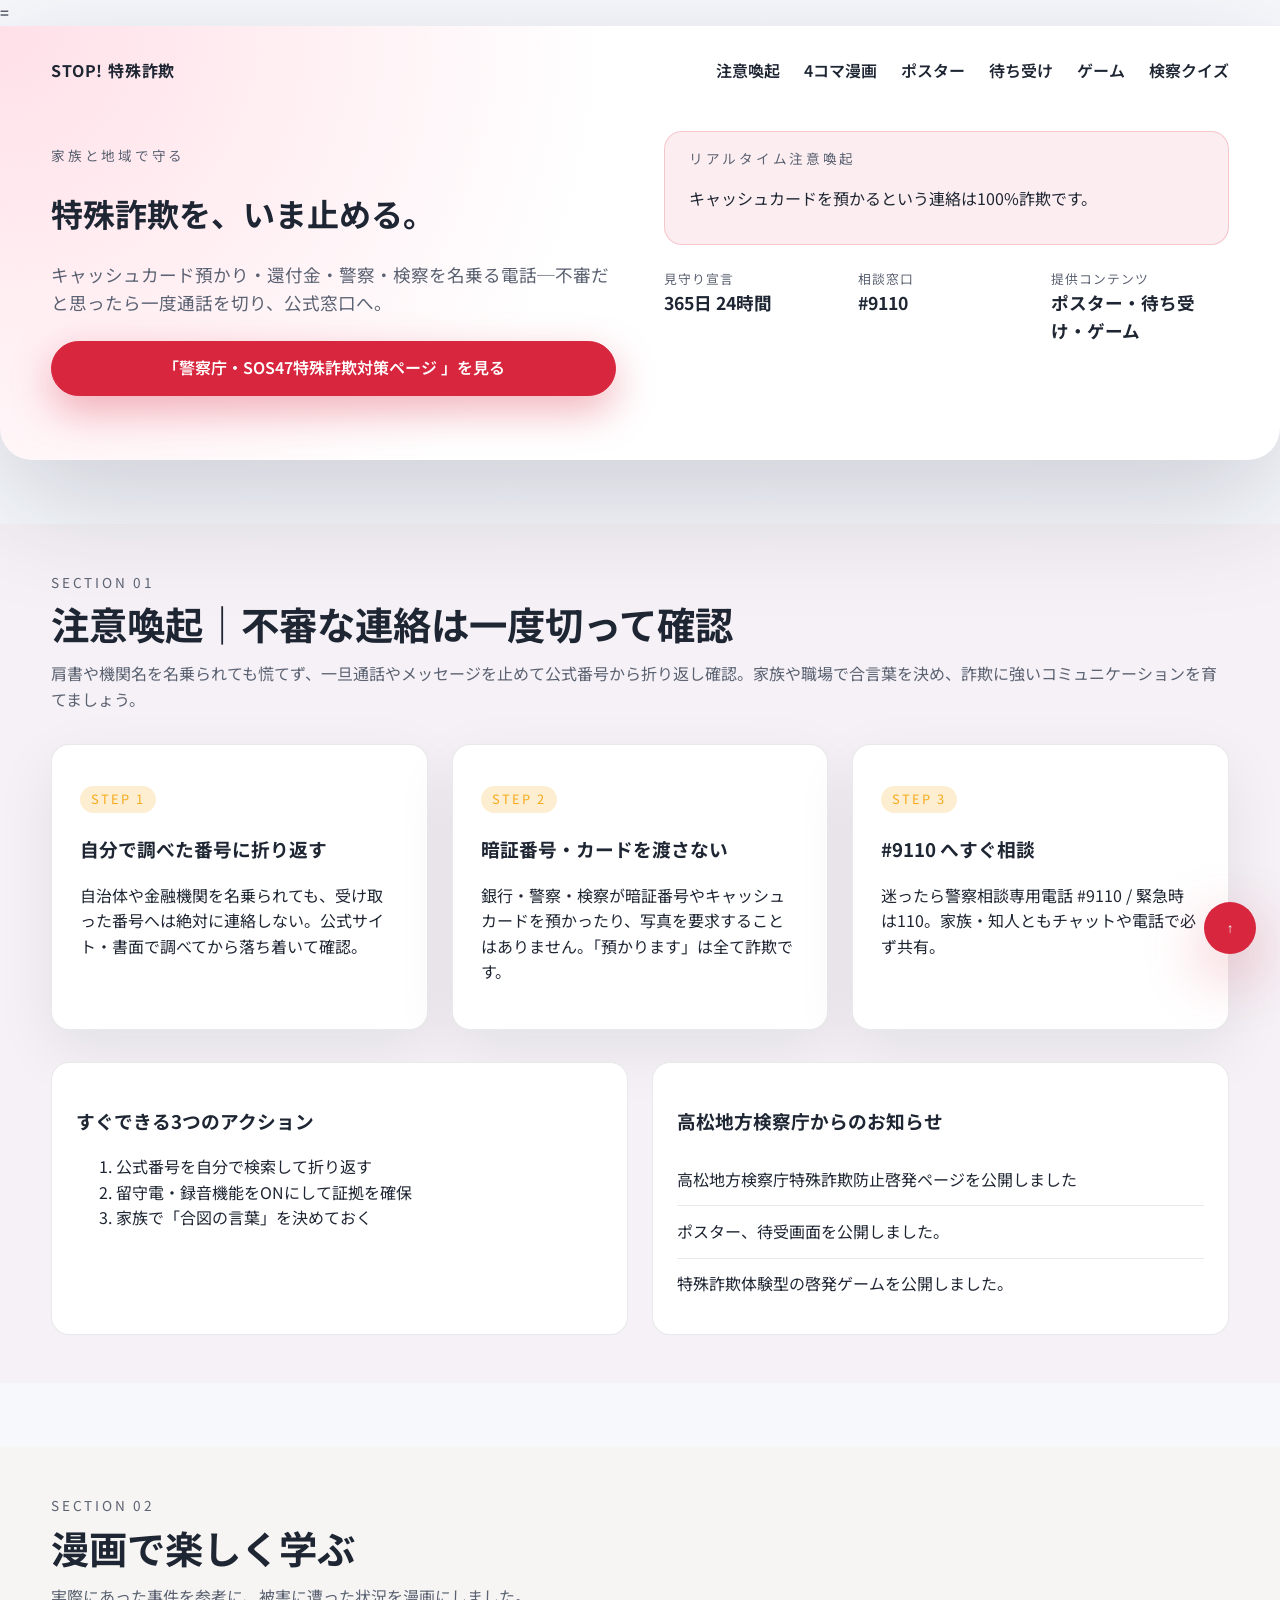
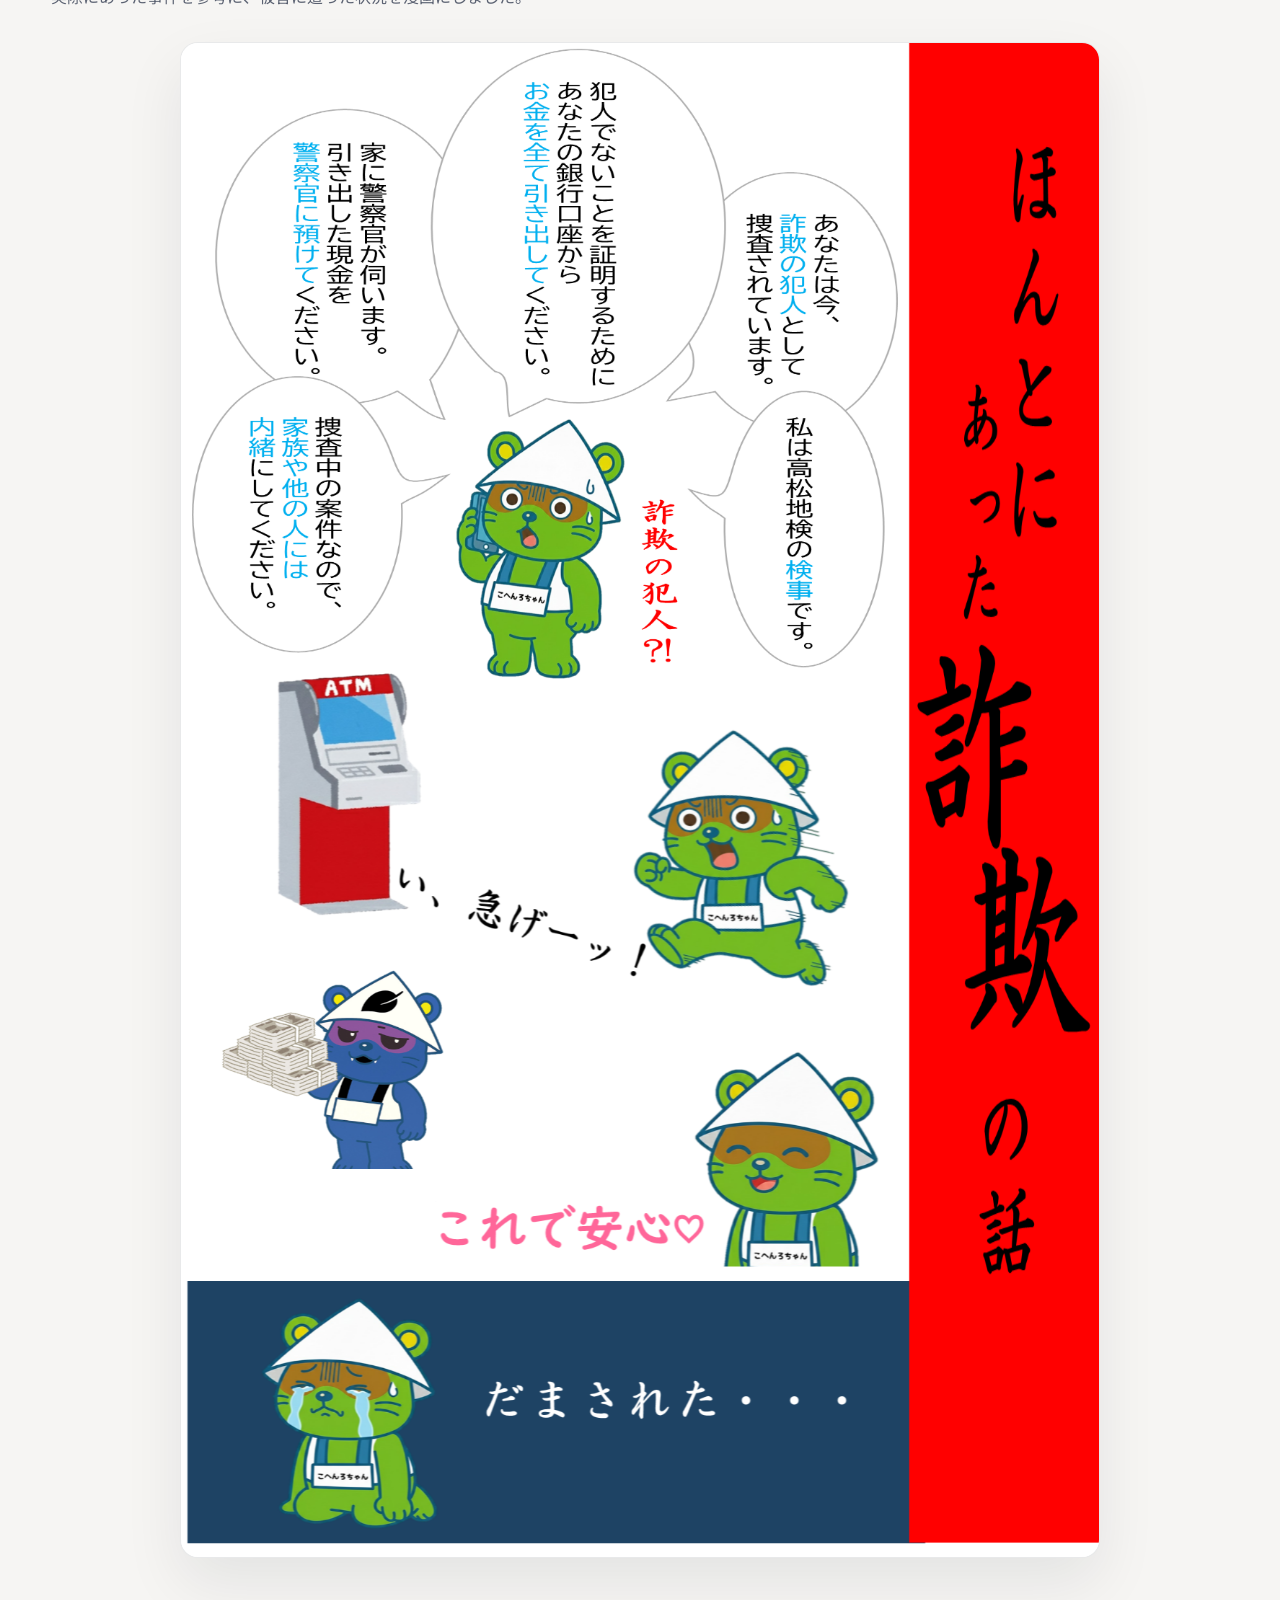
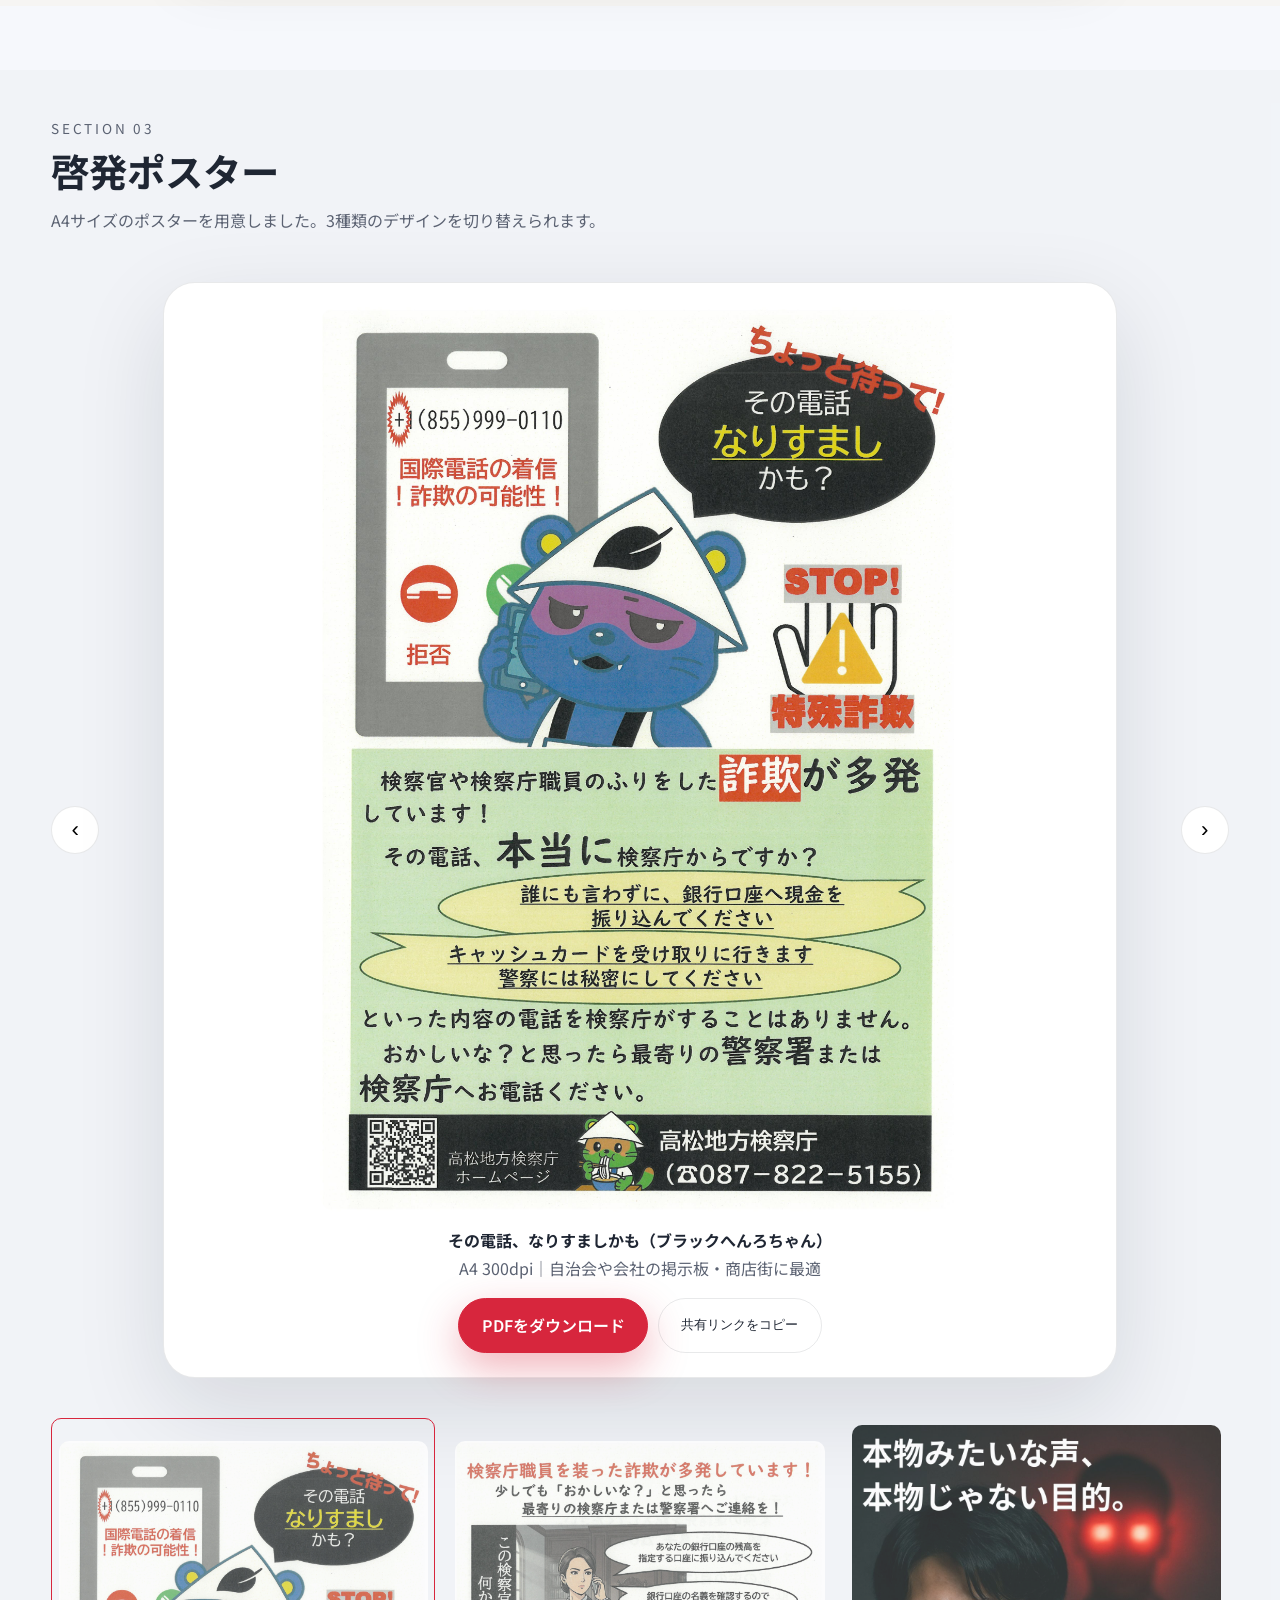
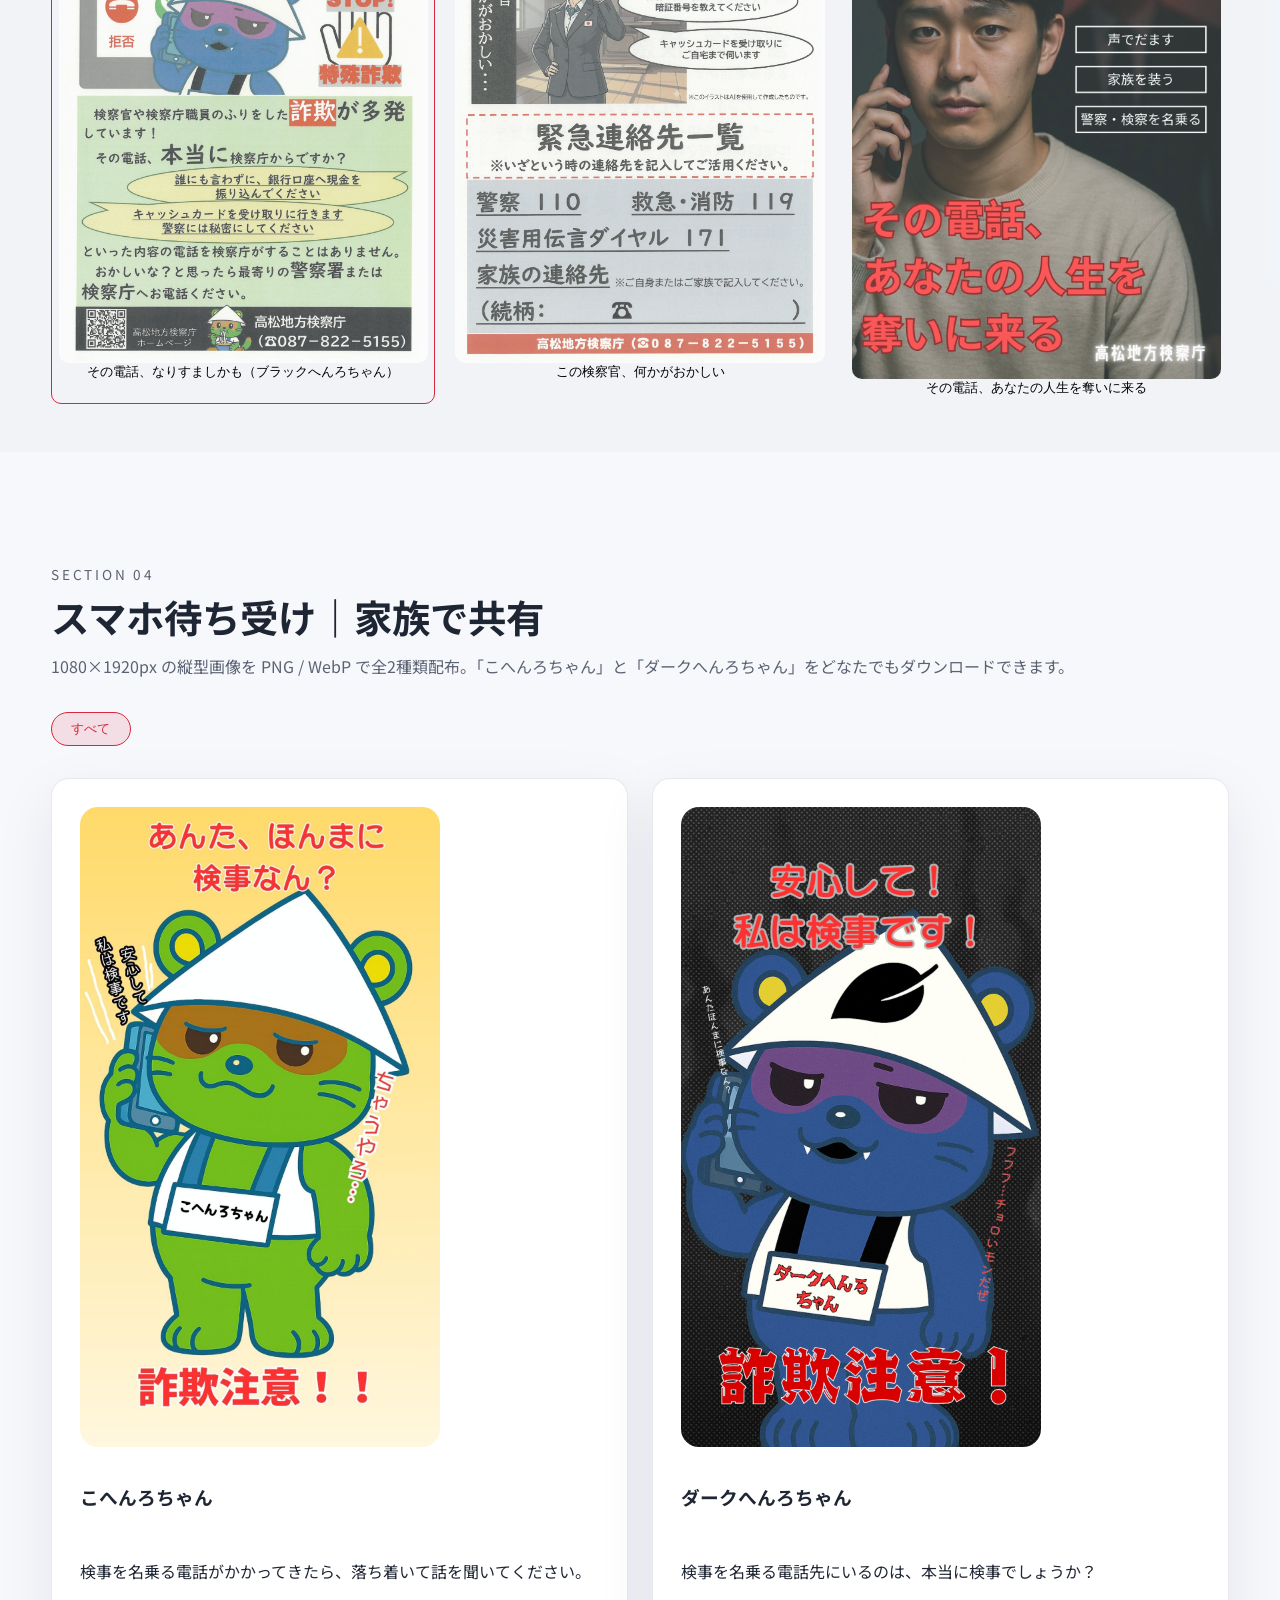
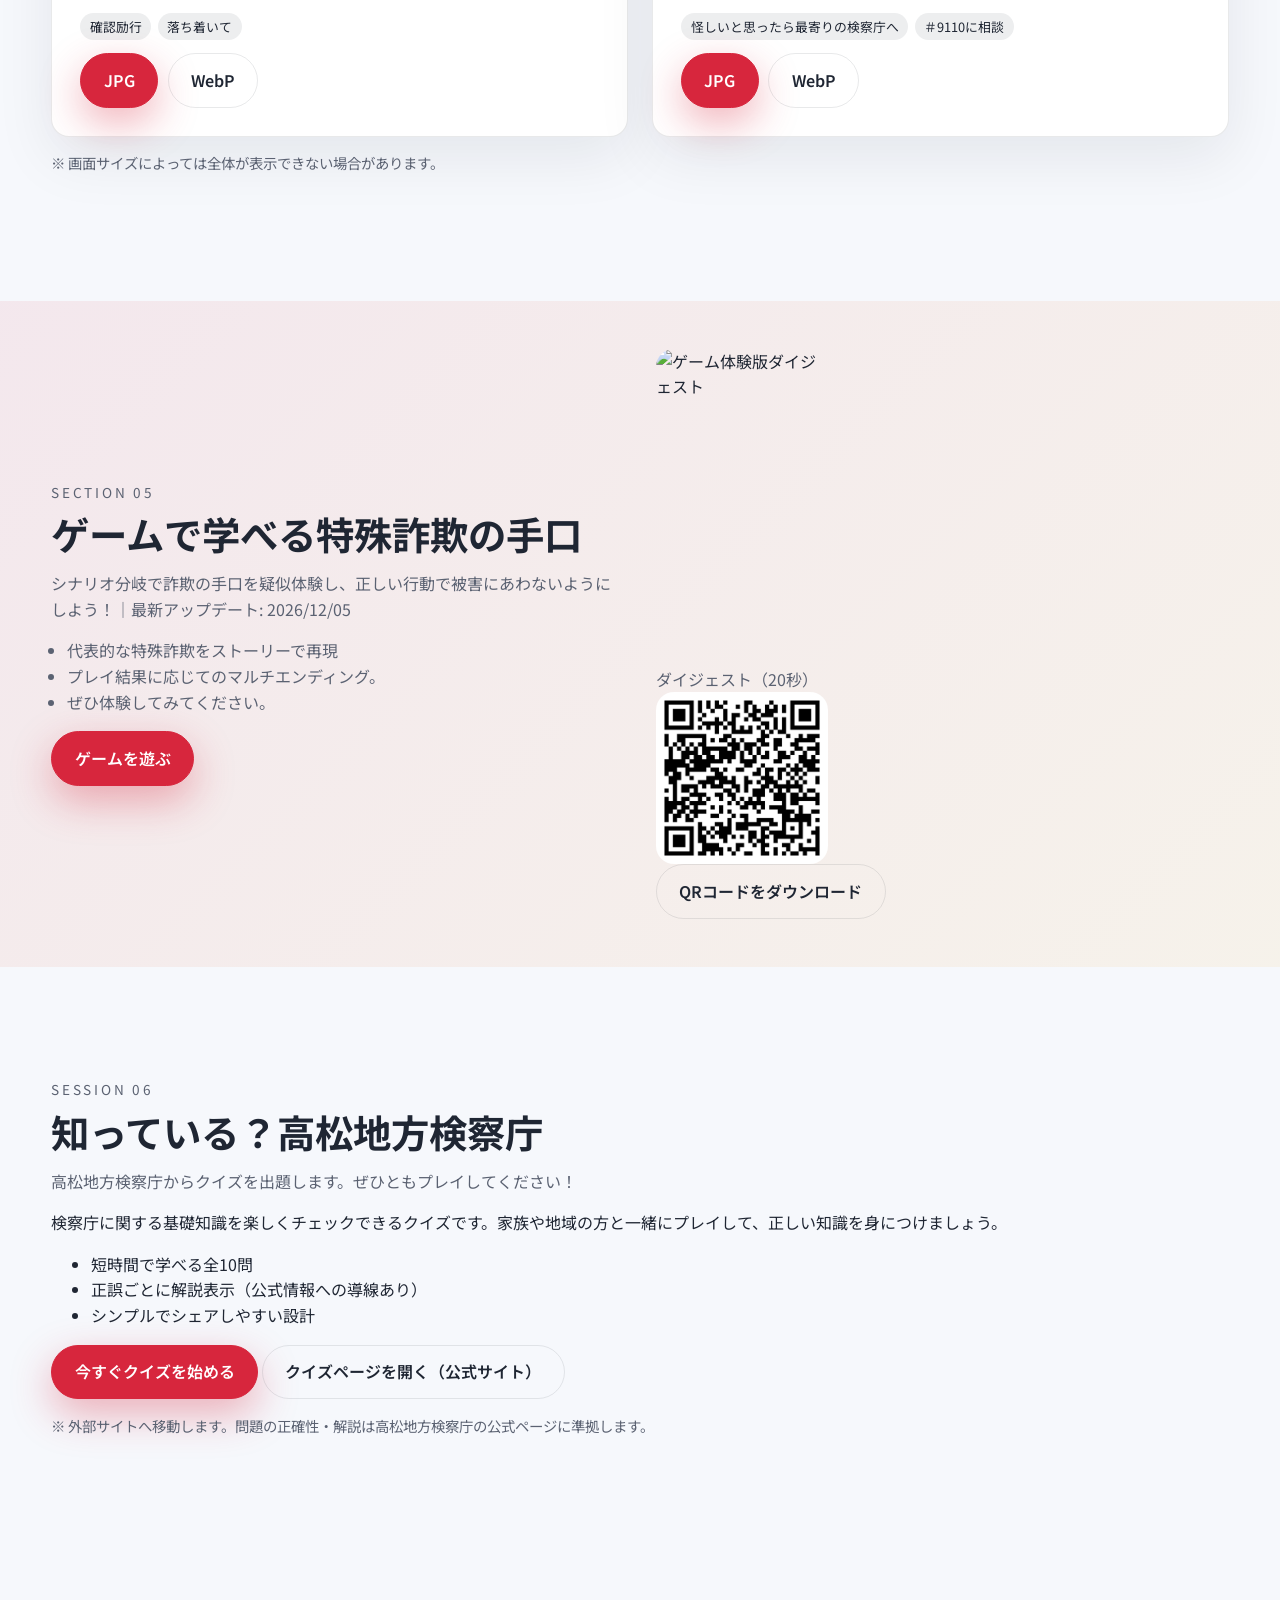
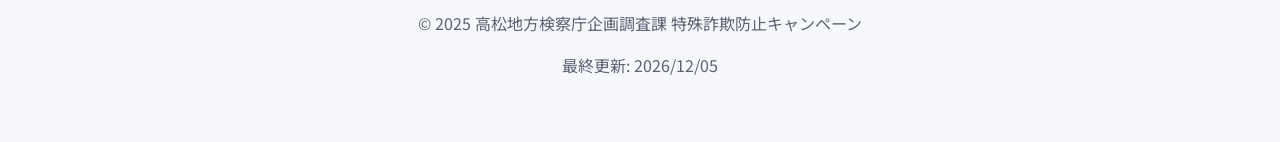
==== index.html @ e4ff9e3b "Add files via upload" ====
<!DOCTYPE html>
<html lang="ja" class="no-js">
=<head>
  <meta charset="utf-8">
  <meta name="viewport" content="width=device-width, initial-scale=1">
  <title>STOP! 特殊詐欺 | 啓発ページ</title>
  <meta name="description" content="特殊詐欺の被害を防ぐための注意喚起・ポスター配布・待ち受け画像・ゲーム紹介をまとめた啓発ページです。">
  <meta name="color-scheme" content="light dark">
  <meta name="format-detection" content="telephone=no">
  <link rel="preconnect" href="https://fonts.googleapis.com">
  <link rel="preconnect" href="https://fonts.gstatic.com" crossorigin>
  <link href="https://fonts.googleapis.com/css2?family=Nunito:wght@500;700&family=Noto+Sans+JP:wght@400;500;700&display=swap" rel="stylesheet">
  <link rel="stylesheet" href="styles.css">
</head>
<body>
  <a class="skip-link" href="#main">本文へスキップ</a>

  <header class="hero" id="top" data-animate="fade">
    <div class="hero__nav container">
      <a class="brand" href="#top" aria-label="トップへ戻る">STOP! 特殊詐欺</a>
      <nav class="site-nav" aria-label="主要ナビゲーション">
        <button class="nav-toggle" aria-expanded="false" aria-controls="navMenu" aria-label="メニューを開く">
          <span aria-hidden="true"></span>
          <span aria-hidden="true"></span>
          <span aria-hidden="true"></span>
        </button>
        <ul id="navMenu">
          <li><a data-nav-link href="#alert">注意喚起</a></li>
          <li><a data-nav-link href="#comic">4コマ漫画</a></li>
          <li><a data-nav-link href="#poster">ポスター</a></li>
          <li><a data-nav-link href="#wallpapers">待ち受け</a></li>
          <li><a data-nav-link href="#game">ゲーム</a></li>
          <li><a data-nav-link href="#session6">検察クイズ</a></li>
        </ul>
      </nav>
    </div>

    <div class="hero__inner container">
      <div class="hero__copy">
        <p class="eyebrow">家族と地域で守る</p>
        <h1>特殊詐欺を、いま止める。</h1>
        <p class="hero__lead">キャッシュカード預かり・還付金・警察・検察を名乗る電話─不審だと思ったら一度通話を切り、公式窓口へ。</p>
        <div class="hero__cta">
          <a class="btn btn--primary" href="https://www.npa.go.jp/bureau/safetylife/sos47/" target="_blank" rel="noopener">「警察庁・SOS47特殊詐欺対策ページ 」を見る</a>
        </div>
      </div>
      <div class="hero__info">
        <div class="hero__ticker" aria-live="polite">
          <p class="ticker__label">リアルタイム注意喚起</p>
          <p id="tickerMessage">最新情報を取得中...</p>
        </div>
        <dl class="hero__stats">
          <div>
            <dt>見守り宣言</dt>
            <dd>365日 24時間</dd>
          </div>
          <div>
            <dt>相談窓口</dt>
            <dd>#9110</dd>
          </div>
          <div>
            <dt>提供コンテンツ</dt>
            <dd>ポスター・待ち受け・ゲーム</dd>
          </div>
        </dl>
      </div>
    </div>
  </header>

  <main id="main">
    <section id="alert" class="block block--alert" aria-labelledby="alertTitle" data-animate="fade">
      <div class="container">
        <header class="block__header">
          <p class="eyebrow">Section 01</p>
          <h2 id="alertTitle">注意喚起｜不審な連絡は一度切って確認</h2>
          <p>肩書や機関名を名乗られても慌てず、一旦通話やメッセージを止めて公式番号から折り返し確認。家族や職場で合言葉を決め、詐欺に強いコミュニケーションを育てましょう。</p>
        </header>

        <div class="alert-grid">
          <article class="card card--alert">
            <p class="badge">STEP 1</p>
            <h3>自分で調べた番号に折り返す</h3>
            <p>自治体や金融機関を名乗られても、受け取った番号へは絶対に連絡しない。公式サイト・書面で調べてから落ち着いて確認。</p>
          </article>
          <article class="card card--alert">
            <p class="badge">STEP 2</p>
            <h3>暗証番号・カードを渡さない</h3>
            <p>銀行・警察・検察が暗証番号やキャッシュカードを預かったり、写真を要求することはありません。「預かります」は全て詐欺です。</p>
          </article>
          <article class="card card--alert">
            <p class="badge">STEP 3</p>
            <h3>#9110 へすぐ相談</h3>
            <p>迷ったら警察相談専用電話 #9110 / 緊急時は110。家族・知人ともチャットや電話で必ず共有。</p>
          </article>
        </div>

        <div class="alert-tools">
          <div class="alert-tools__list">
            <h3>すぐできる3つのアクション</h3>
            <ol>
              <li>公式番号を自分で検索して折り返す</li>
              <li>留守電・録音機能をONにして証拠を確保</li>
              <li>家族で「合図の言葉」を決めておく</li>
            </ol>
          </div>
          <div class="alert-tools__topics">
            <h3>高松地方検察庁からのお知らせ</h3>
            <ul id="topicList"></ul>
          </div>
        </div>

      </div>
    </section>

    <section id="comic" class="block block--comic" aria-labelledby="comicTitle" data-animate="fade">
      <div class="container">
        <header class="block__header">
          <p class="eyebrow">Section 02</p>
          <h2 id="comicTitle">漫画で楽しく学ぶ</h2>
          <p>実際にあった事件を参考に、被害に遭った状況を漫画にしました。</p>
        </header>

        <div class="comic-board">
          <img class="comic-board__single" src="assets/manga01.png" alt="STOP! 特殊詐欺をテーマにした4コマ漫画" loading="lazy">
        </div>
      </div>
    </section>

    <section id="poster" class="block block--poster" aria-labelledby="posterTitle" data-animate="slide">
      <div class="container">
        <header class="block__header">
          <p class="eyebrow">Section 03</p>
          <h2 id="posterTitle">啓発ポスター</h2>
          <p>A4サイズのポスターを用意しました。3種類のデザインを切り替えられます。</p>
        </header>

        <div class="poster-slider">
          <button class="poster-slider__control" data-direction="prev" aria-label="前のポスター">‹</button>
          <figure id="posterFigure" class="poster-figure">
            <img src="assets/poster-warning-01.jpg" alt="" width="640" height="900" loading="lazy">
            <figcaption>
              <p class="poster-figure__title"></p>
              <p class="poster-figure__meta"></p>
              <div class="poster-figure__actions">
                <a class="btn btn--primary" id="posterDownload" href="#" download>PDFをダウンロード</a>
                <button class="btn btn--ghost" id="posterShare" type="button">共有リンクをコピー</button>
              </div>
            </figcaption>
          </figure>
          <button class="poster-slider__control" data-direction="next" aria-label="次のポスター">›</button>
        </div>

        <div class="poster-thumbs" id="posterThumbs" role="listbox" aria-label="ポスター一覧"></div>
      </div>
    </section>

    <section id="wallpapers" class="block" aria-labelledby="wallpaperTitle" data-animate="fade">
      <div class="container">
       <header class="block__header">
        <p class="eyebrow">Section 04</p>
        <h2 id="wallpaperTitle">スマホ待ち受け｜家族で共有</h2>
        <p>1080×1920px の縦型画像を PNG / WebP で全2種類配布。「こへんろちゃん」と「ダークへんろちゃん」をどなたでもダウンロードできます。</p>
      </header>

      <div class="filter" role="group" aria-label="カテゴリ選択">
          <button class="filter__btn is-active" data-filter="all">すべて</button>
      </div>

        <div id="wallpaperGrid" class="grid grid--cards"></div>
        <p class="note">※ 画面サイズによっては全体が表示できない場合があります。</p>
      </div>
    </section>

    <section id="game" class="block block--game" aria-labelledby="gameTitle" data-animate="slide">
      <div class="container game">
        <div class="game__content">
          <header class="block__header">
            <p class="eyebrow">Section 05</p>
            <h2 id="gameTitle">ゲームで学べる特殊詐欺の手口</h2>
            <p>シナリオ分岐で詐欺の手口を疑似体験し、正しい行動で被害にあわないようにしよう！<span id="releaseLabel"></span></p>
          </header>
          <ul class="game__features">
            <li>代表的な特殊詐欺をストーリーで再現</li>
            <li>プレイ結果に応じてのマルチエンディング。</li>
            <li>ぜひ体験してみてください。</li>
          </ul>
          <div class="game__cta">
            <a class="btn btn--primary" href="https://www.kensatsu.go.jp/kakuchou/takamatsu/sagi_keihatsu/index.html" target="_blank" rel="noopener">ゲームを遊ぶ</a>
          </div>
        </div>
        <div class="game__media">
          <img src="assets/game-demo.gif" alt="ゲーム体験版ダイジェスト" width="172" height="310" loading="lazy">
          <p class="game__caption">ダイジェスト（20秒）</p>
          <div class="game__qr">
            <img src="assets/game-qr.png" alt="ゲーム共有用QRコード" width="172" height="172" loading="lazy">
            <a class="btn btn--ghost" href="assets/game-qr.png" download>QRコードをダウンロード</a>
          </div>
        </div>
      </div>
    </section>

    <section id="session6" class="block block--quiz" aria-labelledby="session6Title" data-animate="fade">
      <div class="container">
        <header class="block__header">
          <p class="eyebrow">Session 06</p>
          <h2 id="session6Title">知っている？高松地方検察庁</h2>
          <p class="lead">高松地方検察庁からクイズを出題します。ぜひともプレイしてください！</p>
        </header>

        <div class="quiz-board">
          <p>検察庁に関する基礎知識を楽しくチェックできるクイズです。家族や地域の方と一緒にプレイして、正しい知識を身につけましょう。</p>

          <ul class="quiz-features">
            <li>短時間で学べる全10問</li>
            <li>正誤ごとに解説表示（公式情報への導線あり）</li>
            <li>シンプルでシェアしやすい設計</li>
          </ul>

          <div class="quiz-cta">
            <a class="btn btn--primary" href="https://www.kensatsu.go.jp/kakuchou/takamatsu/takamatsu_q/" target="_blank" rel="noopener">今すぐクイズを始める</a>
            <a class="btn btn--ghost" href="https://www.kensatsu.go.jp/kakuchou/takamatsu/takamatsu_q/" target="_blank" rel="noopener">クイズページを開く（公式サイト）</a>
          </div>

          <p class="note">※ 外部サイトへ移動します。問題の正確性・解説は高松地方検察庁の公式ページに準拠します。</p>
        </div>
      </div>
    </section>
  </main>

  <button id="backToTop" class="back-to-top" type="button" aria-label="ページトップに戻る">↑</button>

  <footer class="site-footer">
    <div class="container">
      <p>© 2025 高松地方検察庁企画調査課 特殊詐欺防止キャンペーン</p>
      <p id="updateLabel">最終更新: 2025/11/16</p>
    </div>
  </footer>

  <script>
    document.documentElement.classList.remove('no-js');
  </script>
  <script type="module" src="main.js"></script>
  <noscript>
    <style>
      [data-animate] { opacity: 1 !important; transform: none !important; }
    </style>
  </noscript>
</body>
</html>
---- styles.css ----
:root {
  --color-primary: #d7263d;
  --color-secondary: #f6aa1c;
  --color-bg: #f6f8fc;
  --color-surface: #ffffff;
  --color-text: #1f2633;
  --color-muted: #5b6272;
  --color-line: rgba(31, 38, 51, 0.1);
  --radius-lg: 32px;
  --radius-md: 18px;
  --radius-sm: 10px;
  --shadow-soft: 0 40px 120px rgba(15, 23, 42, 0.18);
}

@media (prefers-color-scheme: dark) {
  :root {
    --color-bg: #0b101a;
    --color-surface: #161c2c;
    --color-text: #f8f9fc;
    --color-muted: #c4c9d6;
    --color-line: rgba(255, 255, 255, 0.12);
    --shadow-soft: 0 30px 80px rgba(0, 0, 0, 0.55);
  }
}

*,
*::before,
*::after {
  box-sizing: border-box;
}

body {
  margin: 0;
  font-family: "Noto Sans JP", "Nunito", -apple-system, BlinkMacSystemFont, "Segoe UI", sans-serif;
  line-height: 1.6;
  background: var(--color-bg);
  color: var(--color-text);
}

img,
video {
  max-width: 100%;
  height: auto;
  display: block;
  border-radius: var(--radius-md);
}

a {
  color: var(--color-primary);
  font-weight: 600;
  text-decoration: none;
}

a:hover,
a:focus-visible {
  text-decoration: underline;
}

.container {
  width: min(1200px, 92vw);
  margin-inline: auto;
}

.skip-link {
  position: absolute;
  left: 1rem;
  top: -100%;
  padding: 0.75rem 1.5rem;
  border-radius: var(--radius-sm);
  background: var(--color-primary);
  color: #fff;
  transition: top 0.2s ease;
  z-index: 30;
}

.skip-link:focus {
  top: 1rem;
}

.hero {
  position: relative;
  padding: 2rem 0 4rem;
  background: radial-gradient(circle at top left, #ffe0e8 0%, rgba(247, 248, 252, 0) 45%), var(--color-surface);
  border-bottom-left-radius: var(--radius-lg);
  border-bottom-right-radius: var(--radius-lg);
  box-shadow: var(--shadow-soft);
}

.hero__nav {
  display: flex;
  align-items: center;
  justify-content: space-between;
  gap: 1.5rem;
  padding-bottom: 1rem;
}

.brand {
  font-weight: 700;
  letter-spacing: 0.05em;
  color: var(--color-text);
}

.site-nav {
  position: relative;
}

#navMenu {
  display: flex;
  list-style: none;
  gap: 1.5rem;
  margin: 0;
  padding: 0;
}

#navMenu a {
  color: var(--color-text);
  padding-bottom: 0.25rem;
  border-bottom: 2px solid transparent;
  transition: color 0.2s ease, border-color 0.2s ease;
}

#navMenu a:hover,
#navMenu a:focus-visible {
  color: var(--color-primary);
  border-color: var(--color-primary);
}

.nav-toggle {
  display: none;
  flex-direction: column;
  gap: 0.3rem;
  width: 2.5rem;
  height: 2.5rem;
  border-radius: 999px;
  border: 1px solid var(--color-line);
  background: var(--color-surface);
}

.nav-toggle span {
  display: block;
  height: 2px;
  width: 60%;
  margin-inline: auto;
  background: var(--color-text);
}

body.nav-open {
  overflow: hidden;
}

.hero__inner {
  display: grid;
  grid-template-columns: repeat(auto-fit, minmax(280px, 1fr));
  gap: 3rem;
  padding-top: 2rem;
}

.eyebrow {
  font-size: 0.85rem;
  letter-spacing: 0.2em;
  text-transform: uppercase;
  color: var(--color-muted);
  margin-bottom: 0.4rem;
}

.hero__lead {
  font-size: 1.1rem;
  color: var(--color-muted);
}

.hero__cta {
  display: flex;
  flex-wrap: wrap;
  gap: 0.75rem;
  margin-top: 1.5rem;
}

.hero__cta .btn {
  flex: 1 1 200px;
  text-align: center;
}

.hero__ticker {
  padding: 1rem 1.5rem;
  border-radius: var(--radius-md);
  background: rgba(215, 38, 61, 0.08);
  border: 1px solid rgba(215, 38, 61, 0.2);
}

.ticker__label {
  font-size: 0.85rem;
  text-transform: uppercase;
  letter-spacing: 0.2em;
  margin: 0;
  color: var(--color-muted);
}

.hero__stats {
  display: grid;
  grid-template-columns: repeat(auto-fit, minmax(140px, 1fr));
  gap: 1rem;
  margin: 1.5rem 0 0;
}

.hero__stats dt {
  font-size: 0.8rem;
  letter-spacing: 0.08em;
  color: var(--color-muted);
}

.hero__stats dd {
  margin: 0;
  font-size: 1.1rem;
  font-weight: 700;
}

.btn {
  display: inline-flex;
  align-items: center;
  justify-content: center;
  gap: 0.4rem;
  padding: 0.85rem 1.4rem;
  border-radius: 999px;
  border: 1px solid var(--color-line);
  background: var(--color-surface);
  color: var(--color-text);
  cursor: pointer;
  transition: transform 0.15s ease, box-shadow 0.15s ease;
}

.btn:focus-visible {
  outline: 3px solid rgba(246, 170, 28, 0.45);
  outline-offset: 3px;
}

.btn:hover {
  transform: translateY(-1px);
  text-decoration: none;
}

.btn--primary {
  background: var(--color-primary);
  color: #fff;
  border-color: var(--color-primary);
  box-shadow: 0 15px 40px rgba(215, 38, 61, 0.35);
}

.btn--ghost {
  background: transparent;
  border-color: var(--color-line);
}

.block {
  margin: 4rem 0;
  padding: 3rem 0;
}

.block--alert {
  background: rgba(215, 38, 61, 0.03);
}

.block--poster {
  background: rgba(15, 23, 42, 0.02);
}

.block--comic {
  background: rgba(246, 170, 28, 0.04);
}

.comic-board {
  display: flex;
  flex-direction: column;
  align-items: center;
  gap: 1.5rem;
  margin-top: 2rem;
}

.comic-board__single {
  width: min(920px, 100%);
  height: auto;
  display: block;
  border-radius: var(--radius-md);
  border: 1px solid var(--color-line);
  background: var(--color-surface);
  box-shadow: 0 25px 60px rgba(15, 23, 42, 0.08);
}

.block--game {
  background: linear-gradient(135deg, rgba(215, 38, 61, 0.08), rgba(246, 170, 28, 0.08));
}

.block__header h2 {
  margin: 0 0 0.4rem;
  font-size: clamp(1.5rem, 2vw + 1rem, 2.4rem);
}

.block__header p {
  margin: 0;
  color: var(--color-muted);
}

.alert-grid {
  display: grid;
  grid-template-columns: repeat(auto-fit, minmax(220px, 1fr));
  gap: 1.5rem;
  margin-block: 2rem;
}

.card {
  padding: 1.75rem;
  border-radius: var(--radius-md);
  background: var(--color-surface);
  border: 1px solid var(--color-line);
  box-shadow: 0 20px 60px rgba(15, 23, 42, 0.08);
}

.card--alert h3 {
  margin-top: 0.5rem;
}

.badge {
  display: inline-block;
  font-size: 0.8rem;
  padding: 0.2rem 0.7rem;
  border-radius: 999px;
  background: rgba(246, 170, 28, 0.2);
  color: var(--color-secondary);
  letter-spacing: 0.15em;
}

.alert-tools {
  display: grid;
  grid-template-columns: repeat(auto-fit, minmax(240px, 1fr));
  gap: 1.5rem;
  align-items: stretch;
}

.alert-tools__list,
.alert-tools__topics {
  background: var(--color-surface);
  padding: 1.5rem;
  border-radius: var(--radius-md);
  border: 1px solid var(--color-line);
}

.alert-tools__topics ul {
  list-style: none;
  padding: 0;
  margin: 0;
}

.alert-tools__topics li {
  display: flex;
  justify-content: space-between;
  gap: 1rem;
  padding: 0.8rem 0;
  border-bottom: 1px solid var(--color-line);
}

.alert-tools__topics li strong {
  font-size: 0.9rem;
  color: var(--color-primary);
}

.alert-tools__topics li:last-child {
  border-bottom: none;
}

.cta-row {
  display: flex;
  flex-wrap: wrap;
  gap: 1rem;
  margin-top: 2rem;
}

.poster-slider {
  display: grid;
  grid-template-columns: auto 1fr auto;
  align-items: center;
  gap: 1.5rem;
  margin-top: 2rem;
}

.poster-slider__control {
  width: 48px;
  height: 48px;
  border-radius: 999px;
  border: 1px solid var(--color-line);
  background: var(--color-surface);
  cursor: pointer;
  font-size: 1.4rem;
}

.poster-figure {
  padding: 1.5rem;
  background: var(--color-surface);
  border-radius: var(--radius-lg);
  border: 1px solid var(--color-line);
  box-shadow: 0 30px 90px rgba(15, 23, 42, 0.12);
  text-align: center;
}

.poster-figure img {
  margin-inline: auto;
  border-radius: var(--radius-md);
}

.poster-figure__title {
  font-weight: 700;
  margin: 1rem 0 0.2rem;
}

.poster-figure__meta {
  margin: 0;
  color: var(--color-muted);
}

.poster-figure__actions {
  display: flex;
  flex-wrap: wrap;
  gap: 0.6rem;
  justify-content: center;
  margin-top: 1rem;
}

.poster-thumbs {
  display: grid;
  grid-template-columns: repeat(auto-fit, minmax(160px, 1fr));
  gap: 0.8rem;
  margin-top: 1.5rem;
}

.poster-thumb {
  border: 1px solid transparent;
  background: transparent;
  padding: 0.4rem;
  border-radius: var(--radius-sm);
  cursor: pointer;
}

.poster-thumb img {
  border-radius: var(--radius-sm);
  opacity: 0.8;
}

.poster-thumb.is-active {
  border-color: var(--color-primary);
}

.filter {
  display: flex;
  flex-wrap: wrap;
  gap: 0.6rem;
  margin-top: 2rem;
}

.filter__btn {
  padding: 0.45rem 1.2rem;
  border-radius: 999px;
  border: 1px solid var(--color-line);
  background: var(--color-surface);
  cursor: pointer;
}

.filter__btn.is-active {
  background: rgba(215, 38, 61, 0.12);
  border-color: var(--color-primary);
  color: var(--color-primary);
}

.grid {
  margin-top: 2rem;
}

.grid--cards {
  display: grid;
  grid-template-columns: repeat(auto-fit, minmax(260px, 1fr));
  gap: 1.5rem;
}

.card--wallpaper img {
  border-radius: var(--radius-md);
  margin-bottom: 1rem;
}

.card-body {
  display: flex;
  flex-direction: column;
  gap: 0.8rem;
}

.tag-list {
  list-style: none;
  margin: 0;
  padding: 0;
  display: flex;
  flex-wrap: wrap;
  gap: 0.4rem;
}

.tag-list li {
  font-size: 0.8rem;
  padding: 0.2rem 0.6rem;
  border-radius: 999px;
  background: rgba(31, 38, 51, 0.08);
}

.download-row {
  display: flex;
  gap: 0.6rem;
  flex-wrap: wrap;
}

.note {
  color: var(--color-muted);
  font-size: 0.9rem;
}

.game {
  display: grid;
  grid-template-columns: repeat(auto-fit, minmax(280px, 1fr));
  gap: 2rem;
  align-items: center;
}

.game__features {
  padding-left: 1rem;
  color: var(--color-muted);
}

.game__media video {
  width: 100%;
  border-radius: var(--radius-lg);
  box-shadow: 0 20px 60px rgba(15, 23, 42, 0.25);
}

.game__links {
  list-style: none;
  padding: 0;
  margin: 1rem 0 0;
  display: flex;
  flex-wrap: wrap;
  gap: 1rem;
}

.game__caption {
  margin: 0.5rem 0 0;
  color: var(--color-muted);
}

.back-to-top {
  position: fixed;
  right: 1.5rem;
  bottom: 1.5rem;
  width: 52px;
  height: 52px;
  border-radius: 999px;
  border: none;
  background: var(--color-primary);
  color: #fff;
  cursor: pointer;
  transform: translateY(150%);
  transition: transform 0.3s ease;
  box-shadow: 0 20px 60px rgba(215, 38, 61, 0.35);
  z-index: 20;
}

.back-to-top.is-visible {
  transform: translateY(0);
}

.site-footer {
  padding: 2rem 0 3rem;
  text-align: center;
  color: var(--color-muted);
}

[data-animate] {
  opacity: 0;
  transform: translateY(45px);
  transition: opacity 0.6s ease, transform 0.6s ease;
}

[data-animate].is-visible {
  opacity: 1;
  transform: translateY(0);
}

@media (max-width: 720px) {
  #navMenu {
    position: absolute;
    top: 60px;
    right: 0;
    flex-direction: column;
    background: var(--color-surface);
    padding: 1.25rem;
    border-radius: var(--radius-md);
    box-shadow: var(--shadow-soft);
    display: none;
    min-width: 220px;
  }

  #navMenu.is-open {
    display: flex;
  }

  .nav-toggle {
    display: flex;
  }

  .hero {
    padding-bottom: 3rem;
  }

  .poster-slider {
    grid-template-columns: 1fr;
  }

  .poster-slider__control {
    justify-self: center;
  }
}
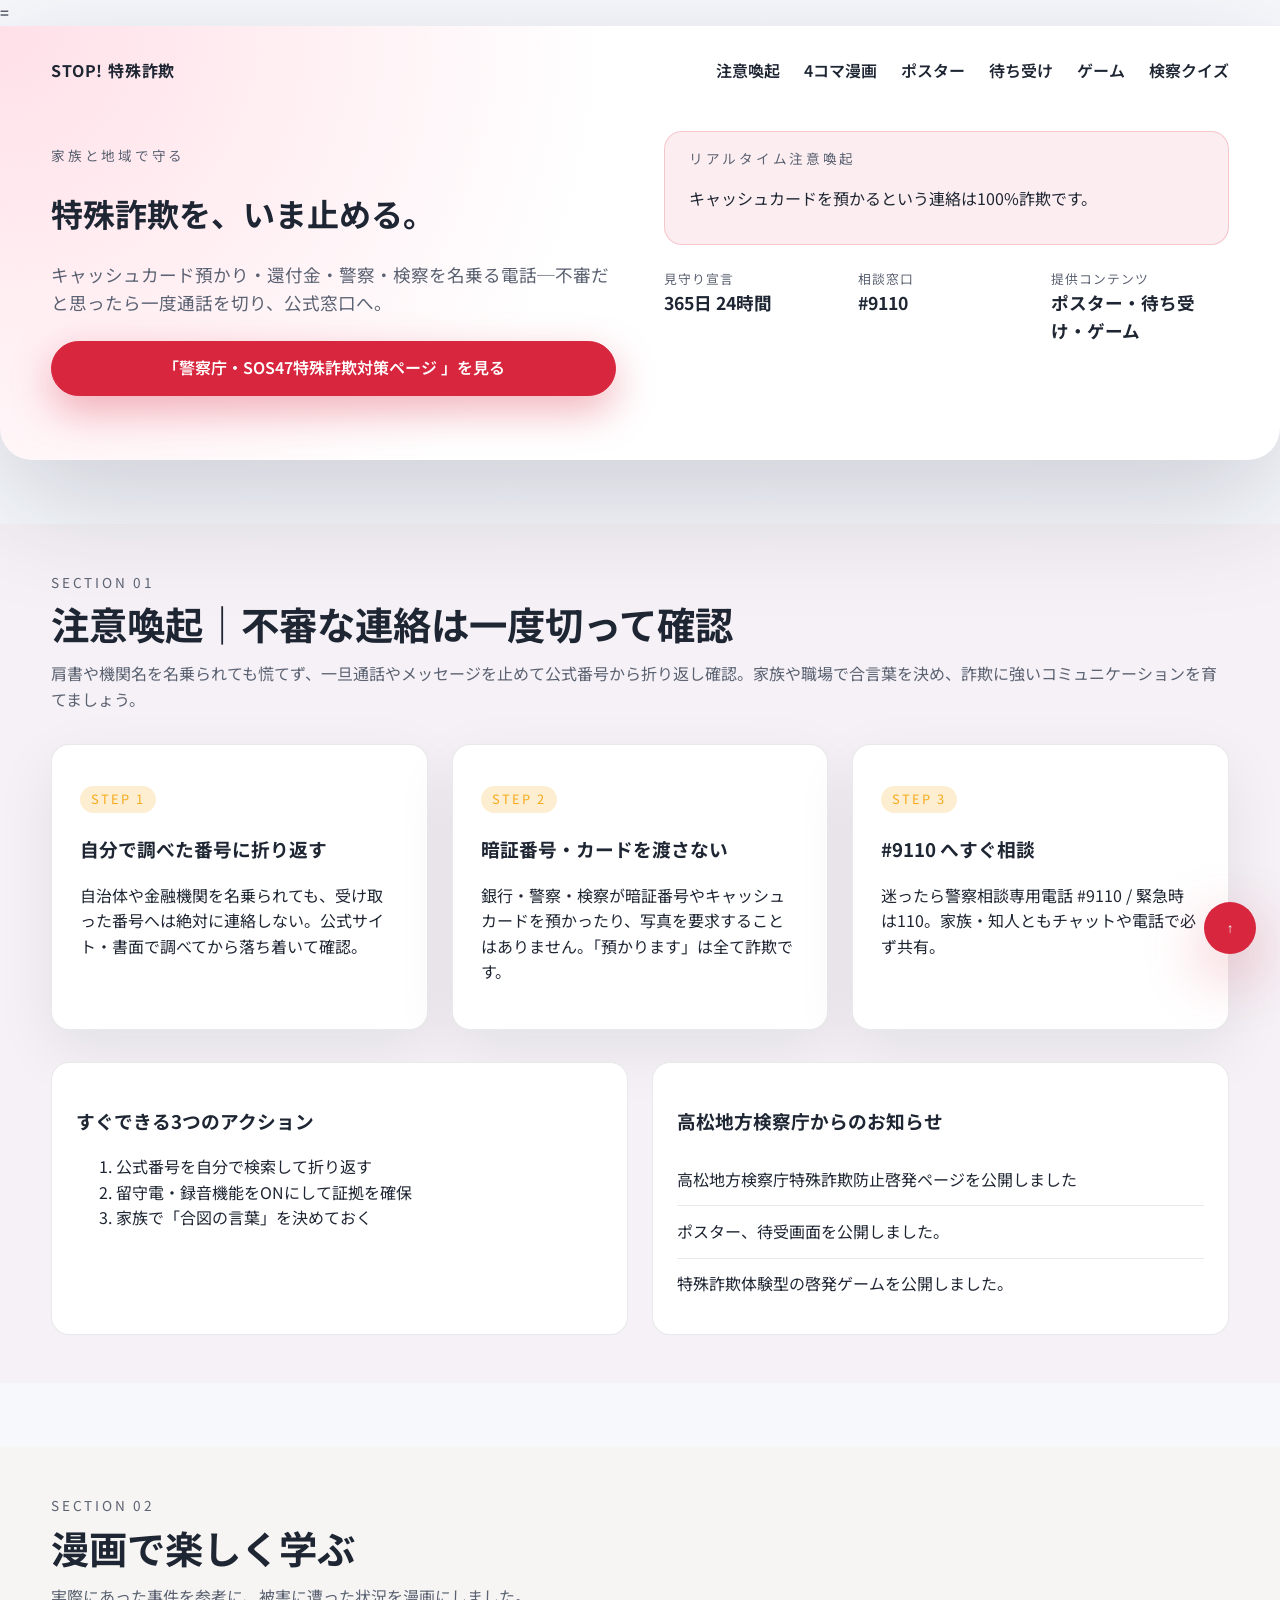
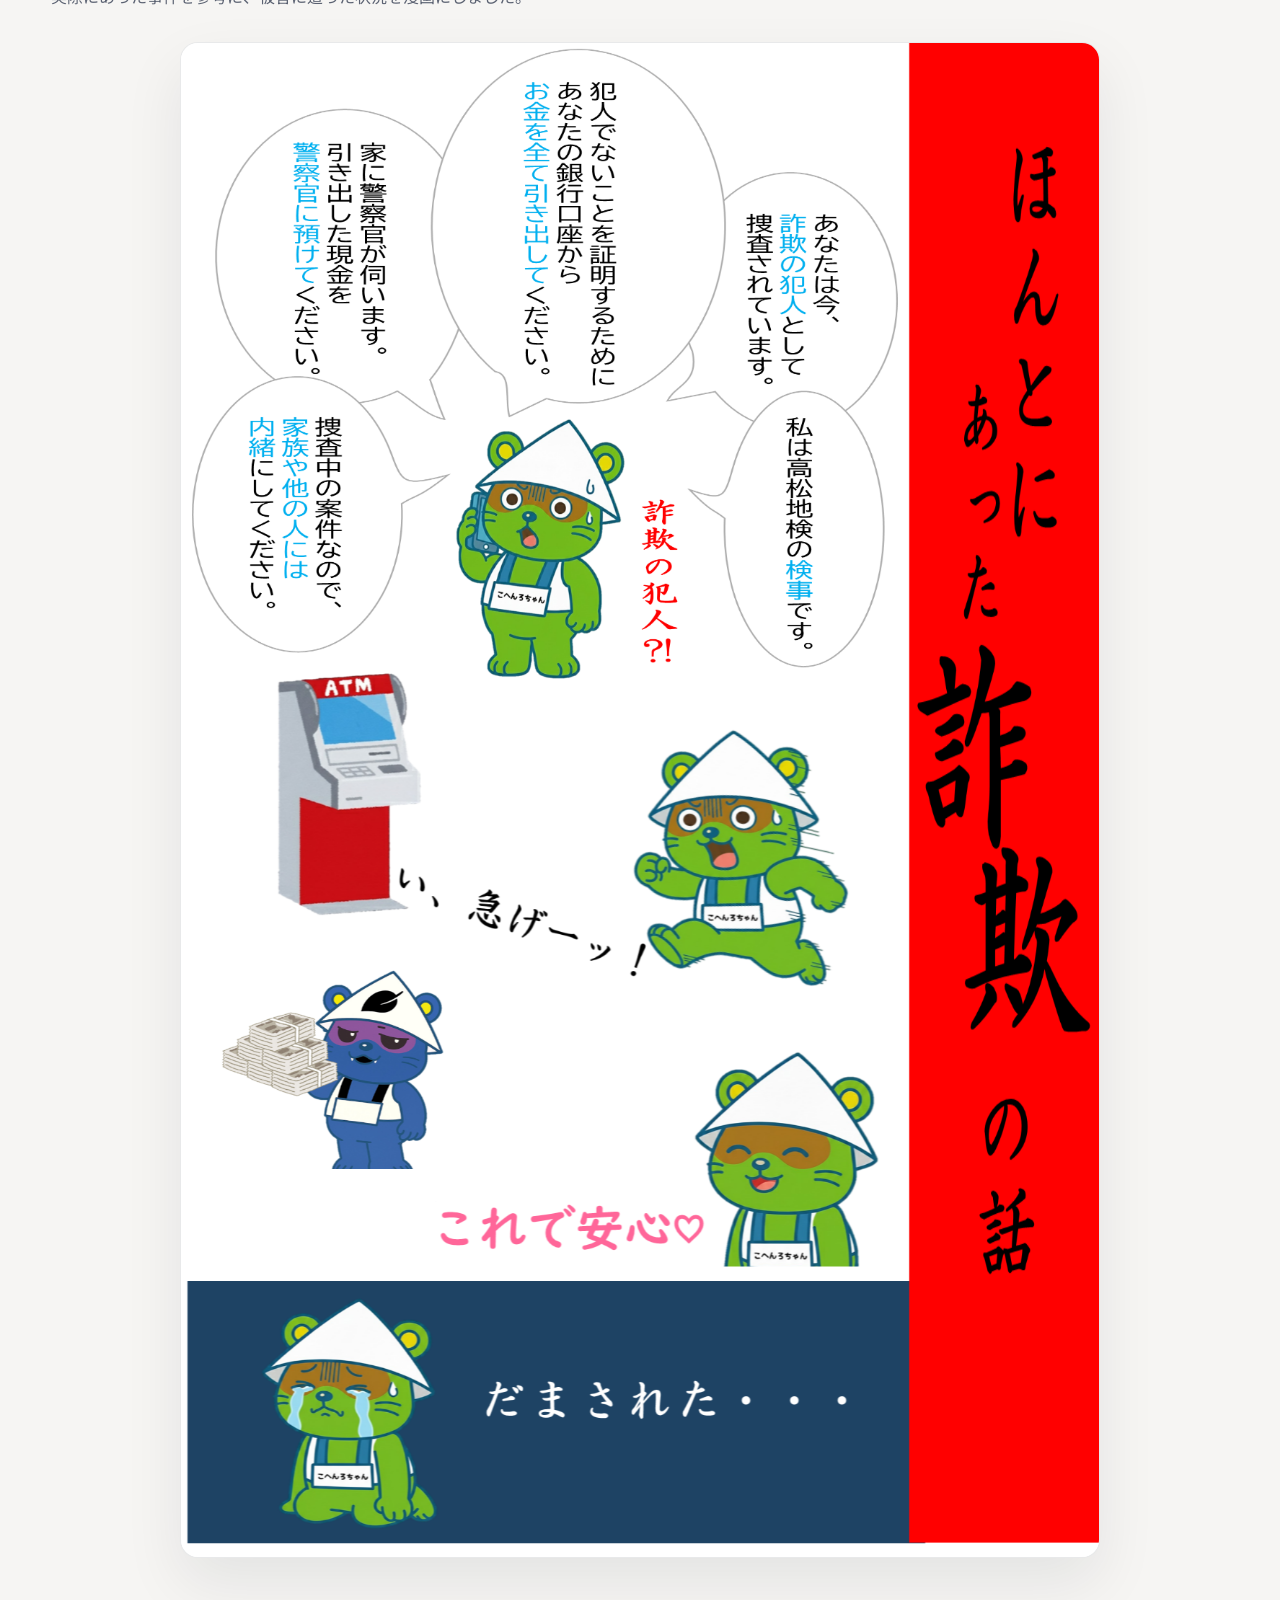
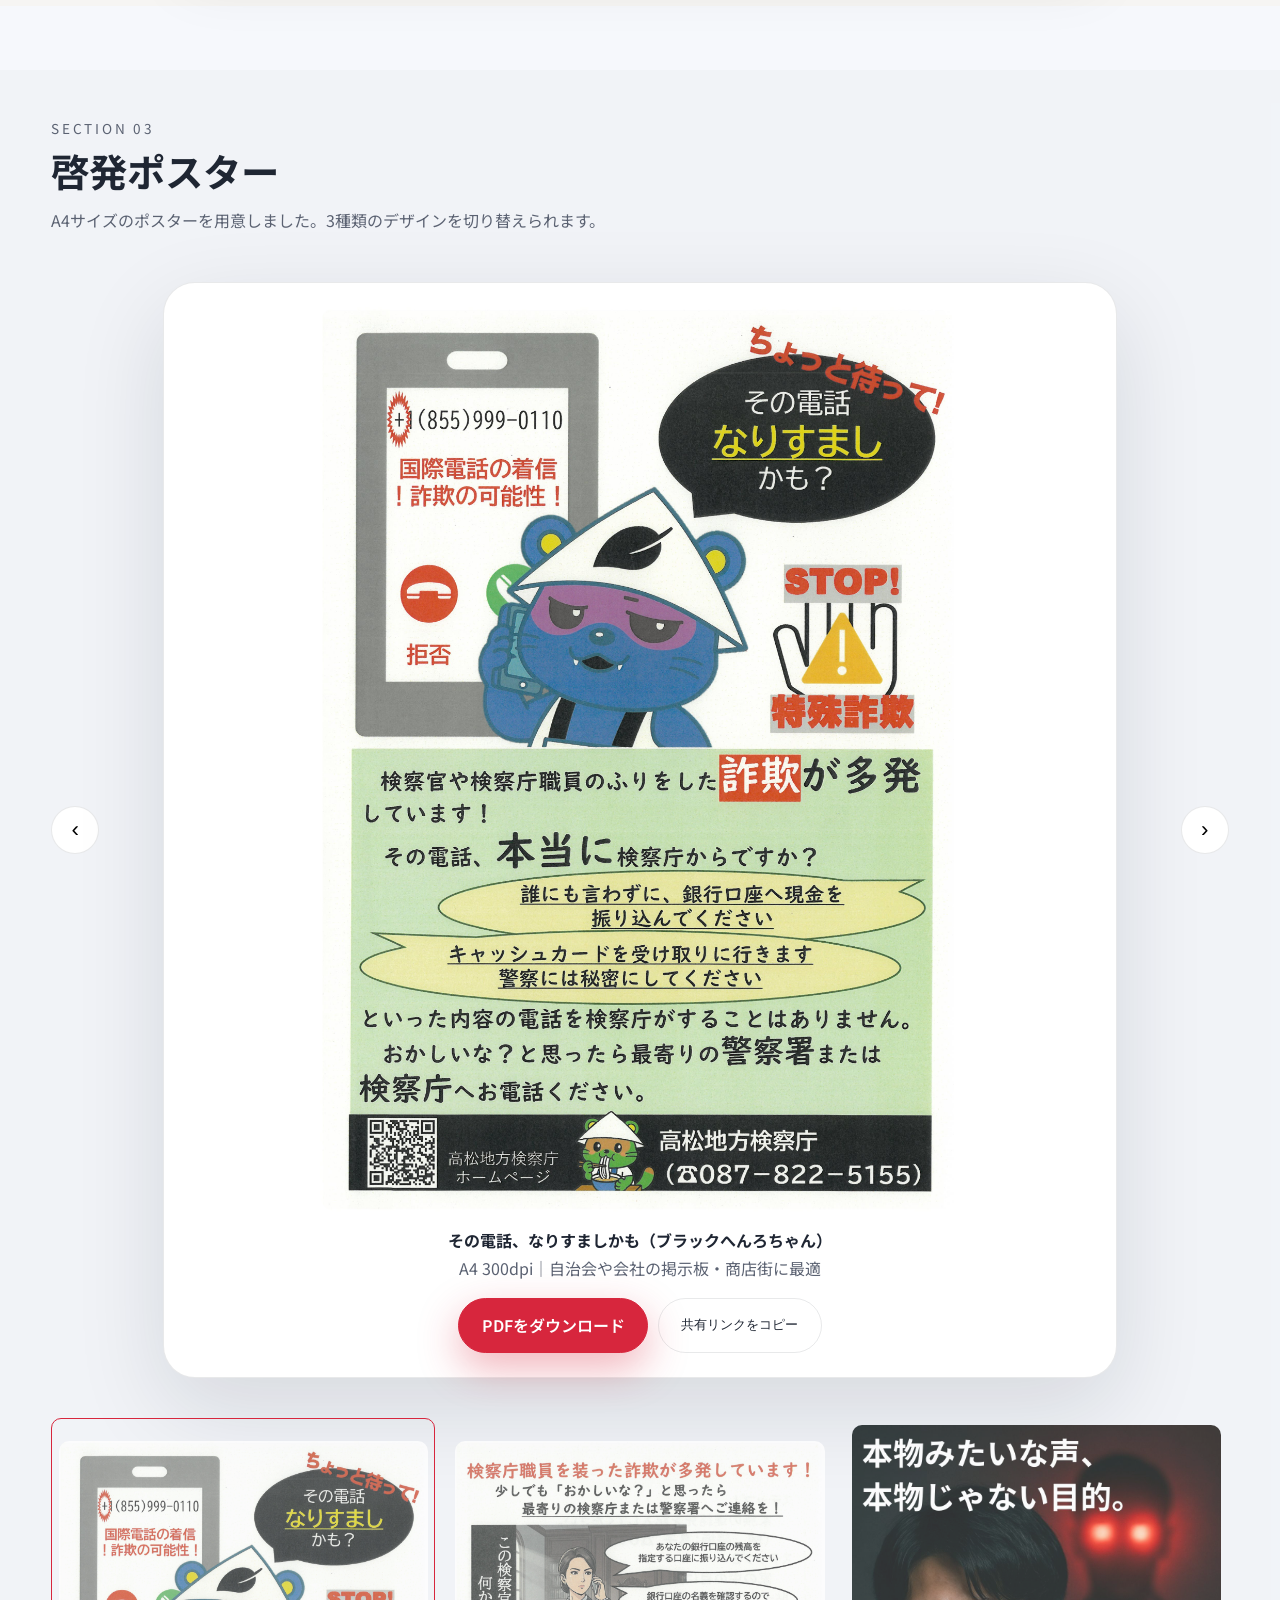
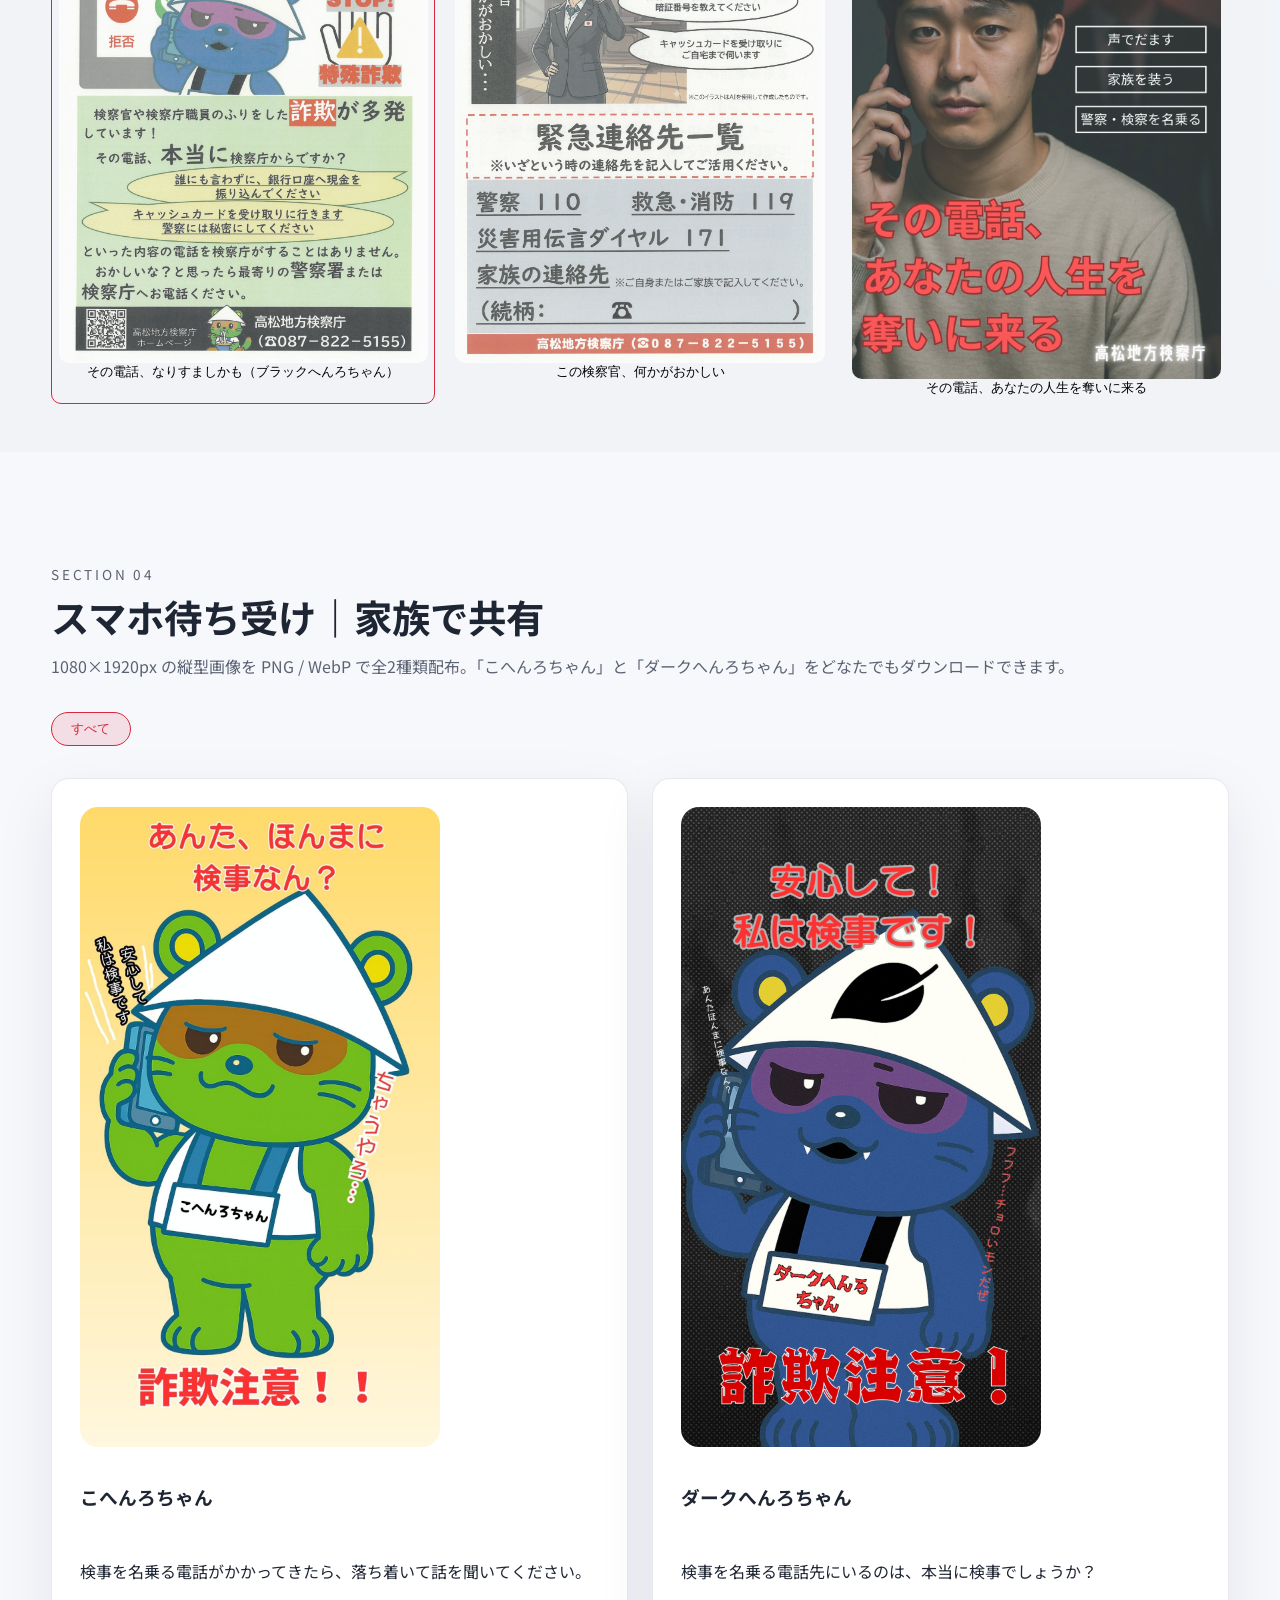
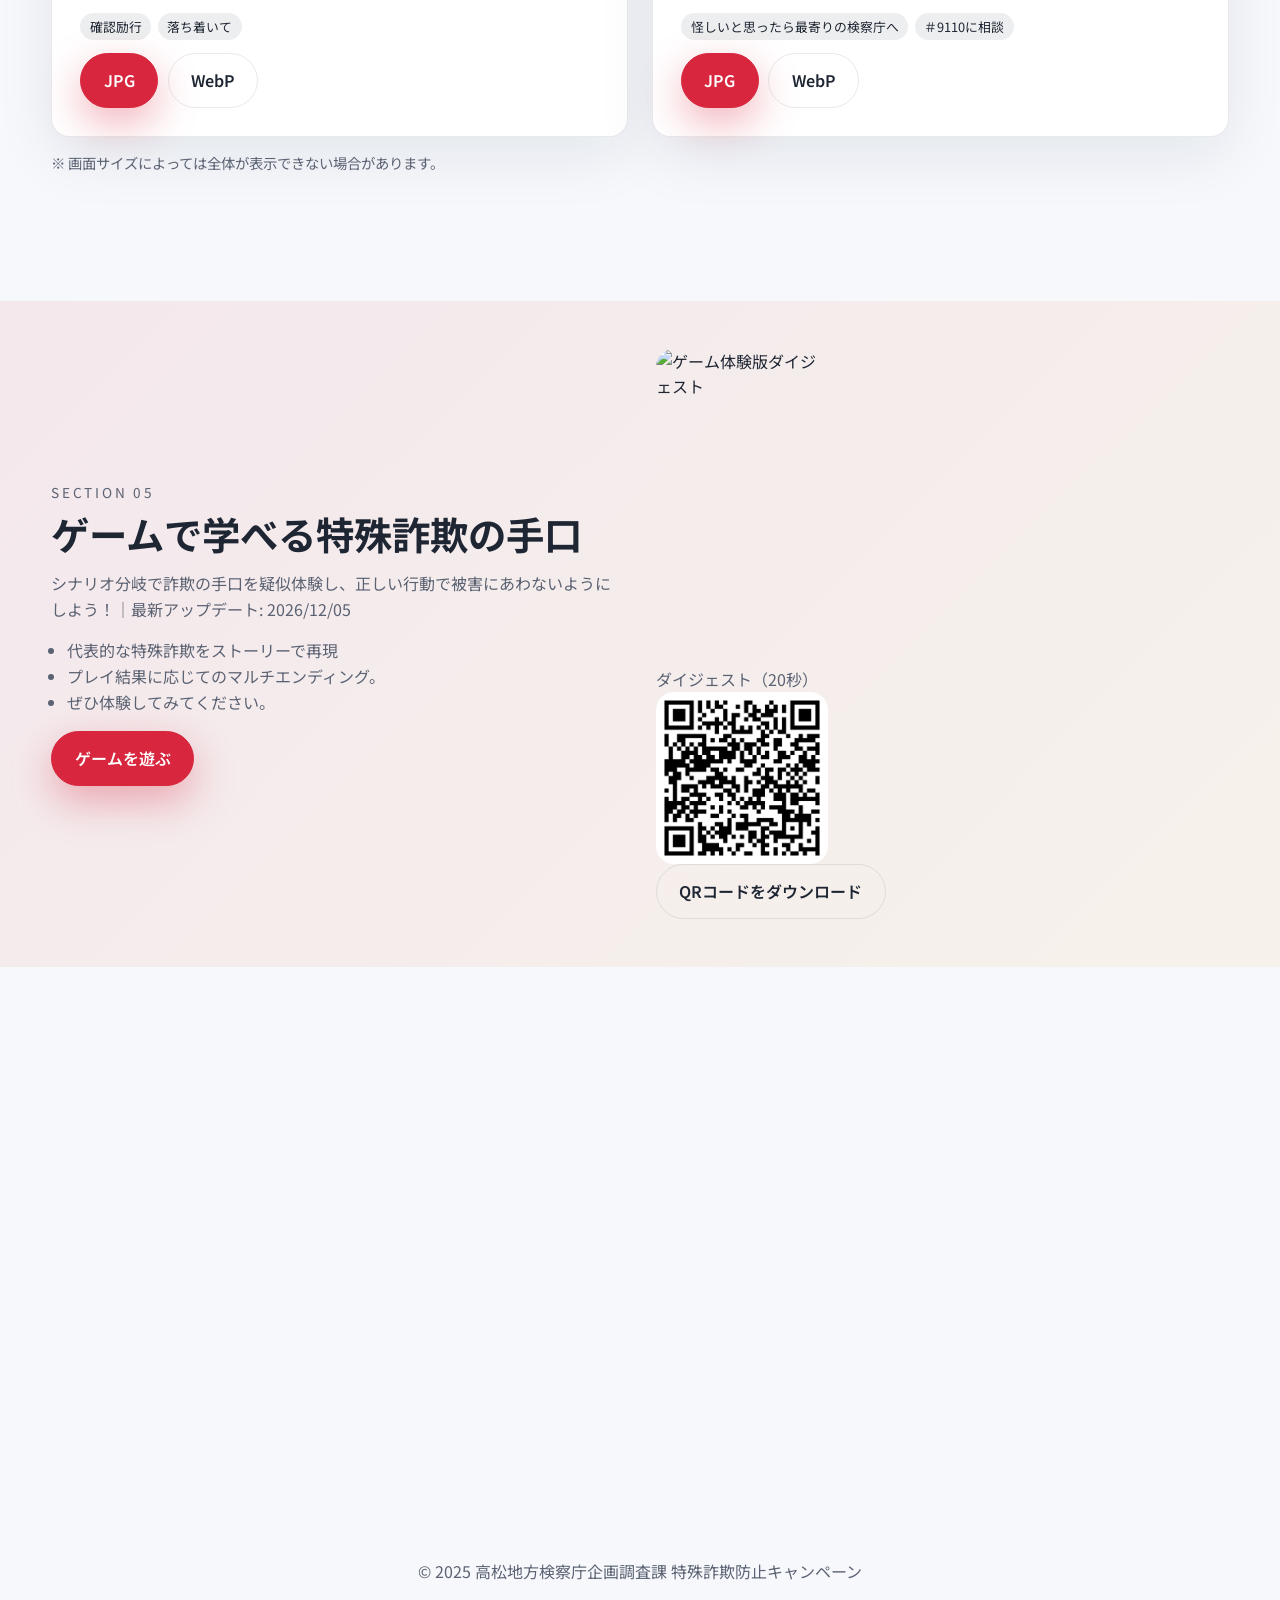
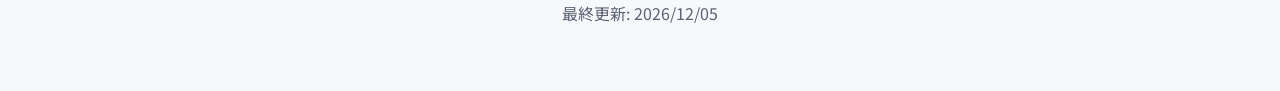
==== commit 15e0de2c: "Add files via upload" ====
--- a/index.html
+++ b/index.html
@@ -218,10 +218,9 @@
 
           <div class="quiz-cta">
             <a class="btn btn--primary" href="https://www.kensatsu.go.jp/kakuchou/takamatsu/takamatsu_q/" target="_blank" rel="noopener">今すぐクイズを始める</a>
-            <a class="btn btn--ghost" href="https://www.kensatsu.go.jp/kakuchou/takamatsu/takamatsu_q/" target="_blank" rel="noopener">クイズページを開く（公式サイト）</a>
-          </div>
-
-          <p class="note">※ 外部サイトへ移動します。問題の正確性・解説は高松地方検察庁の公式ページに準拠します。</p>
+          </div>
+
+          
         </div>
       </div>
     </section>
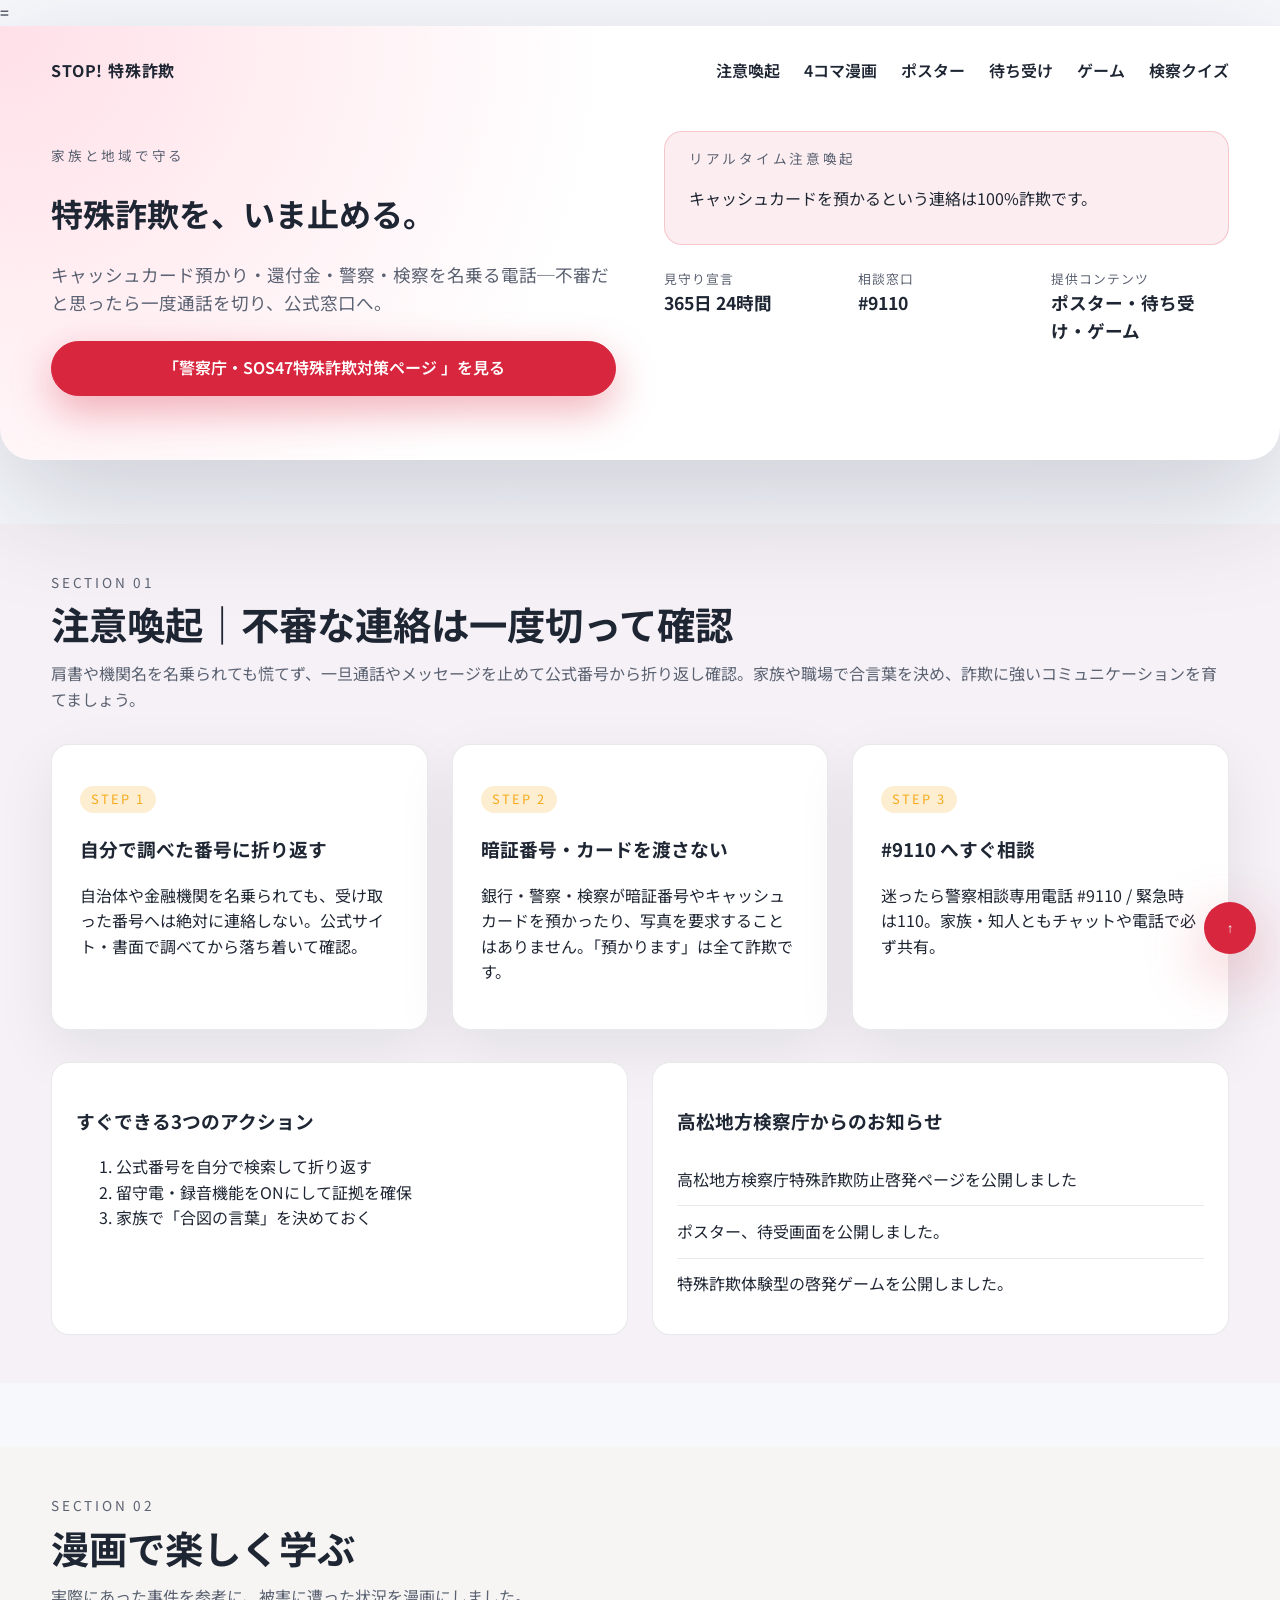
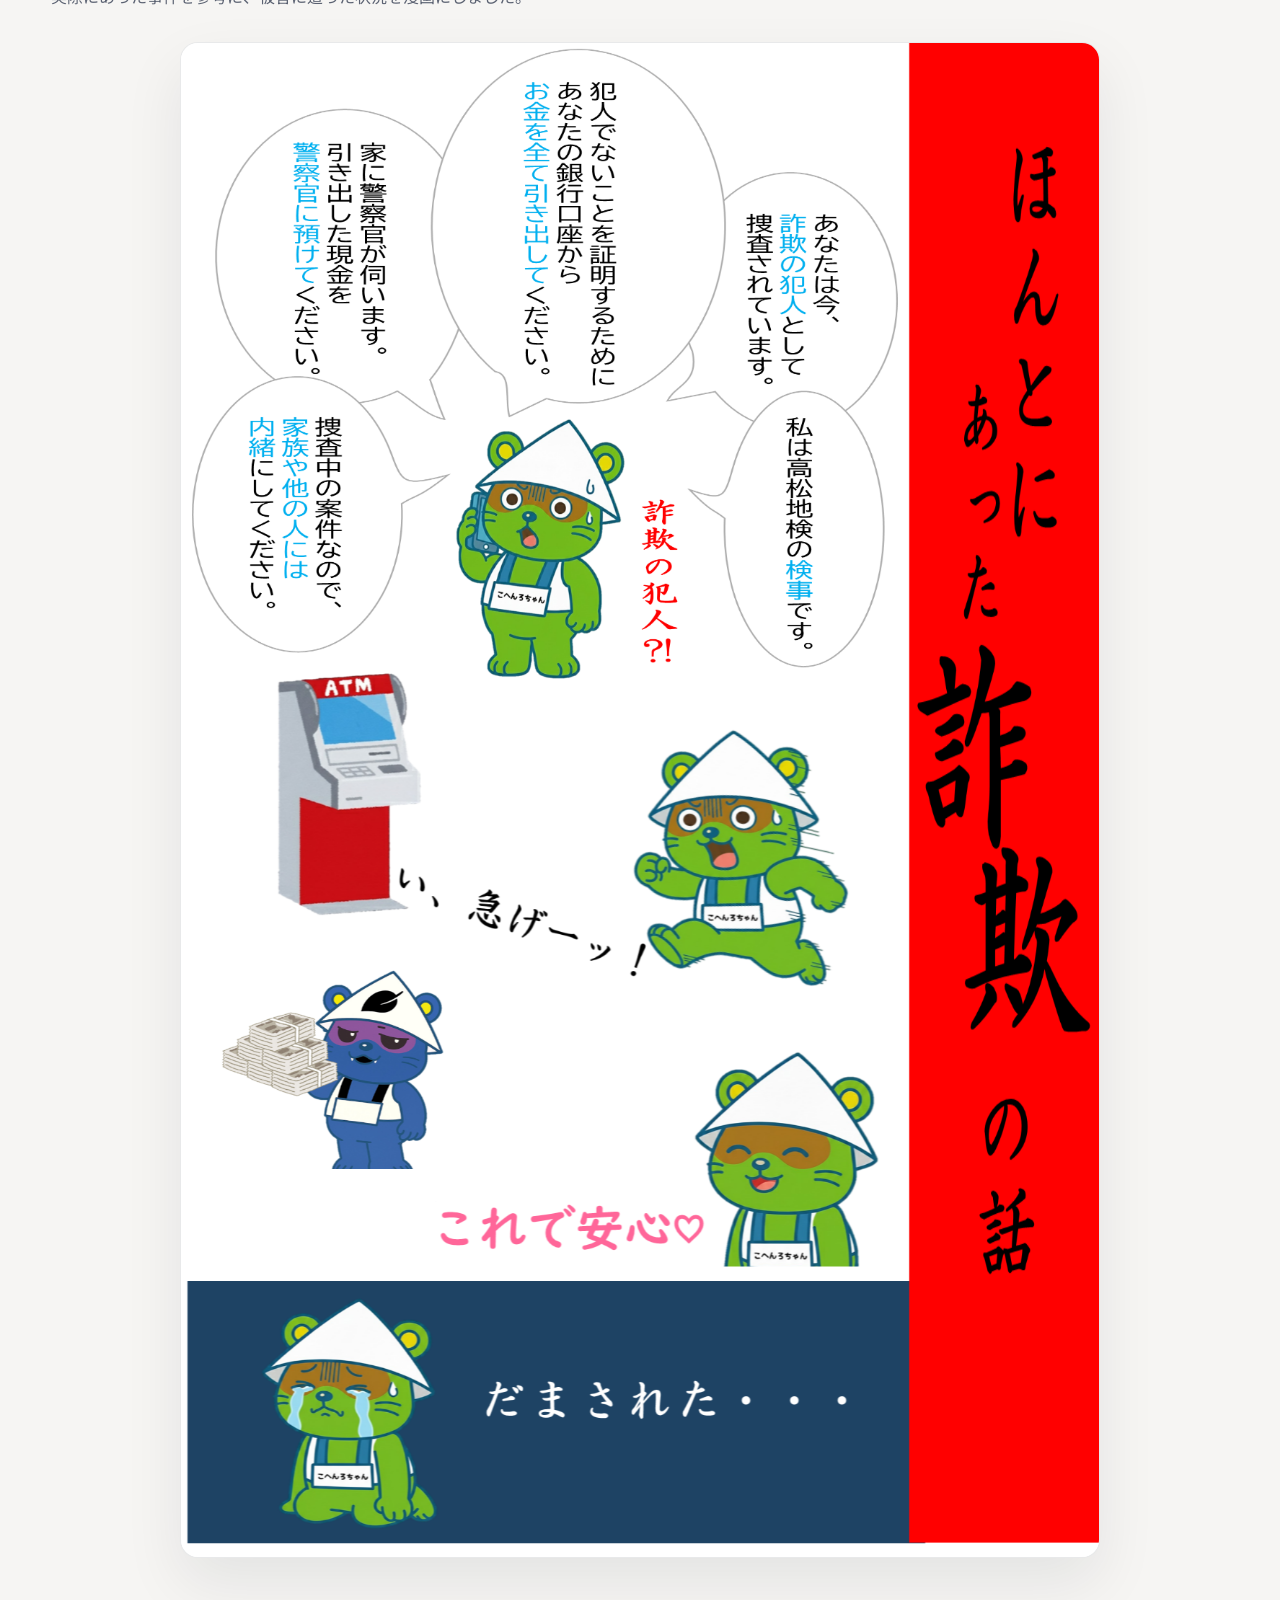
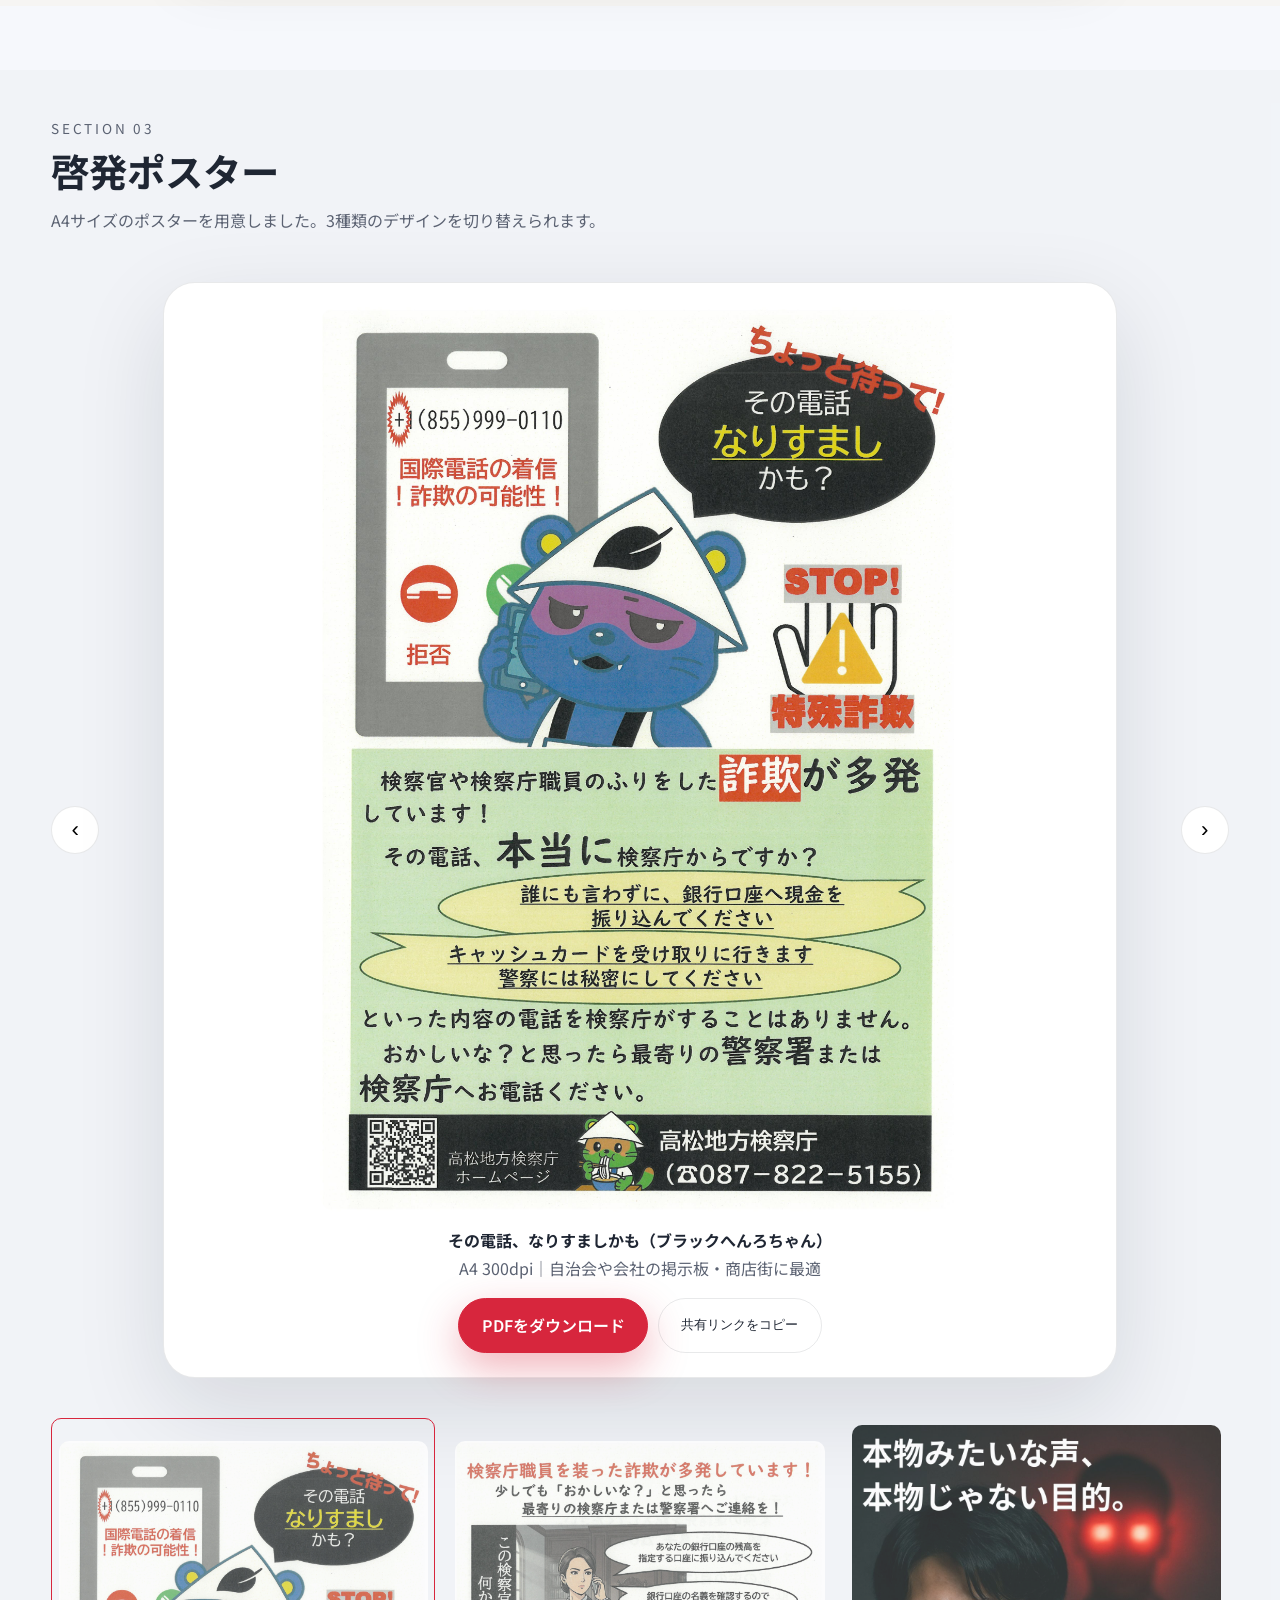
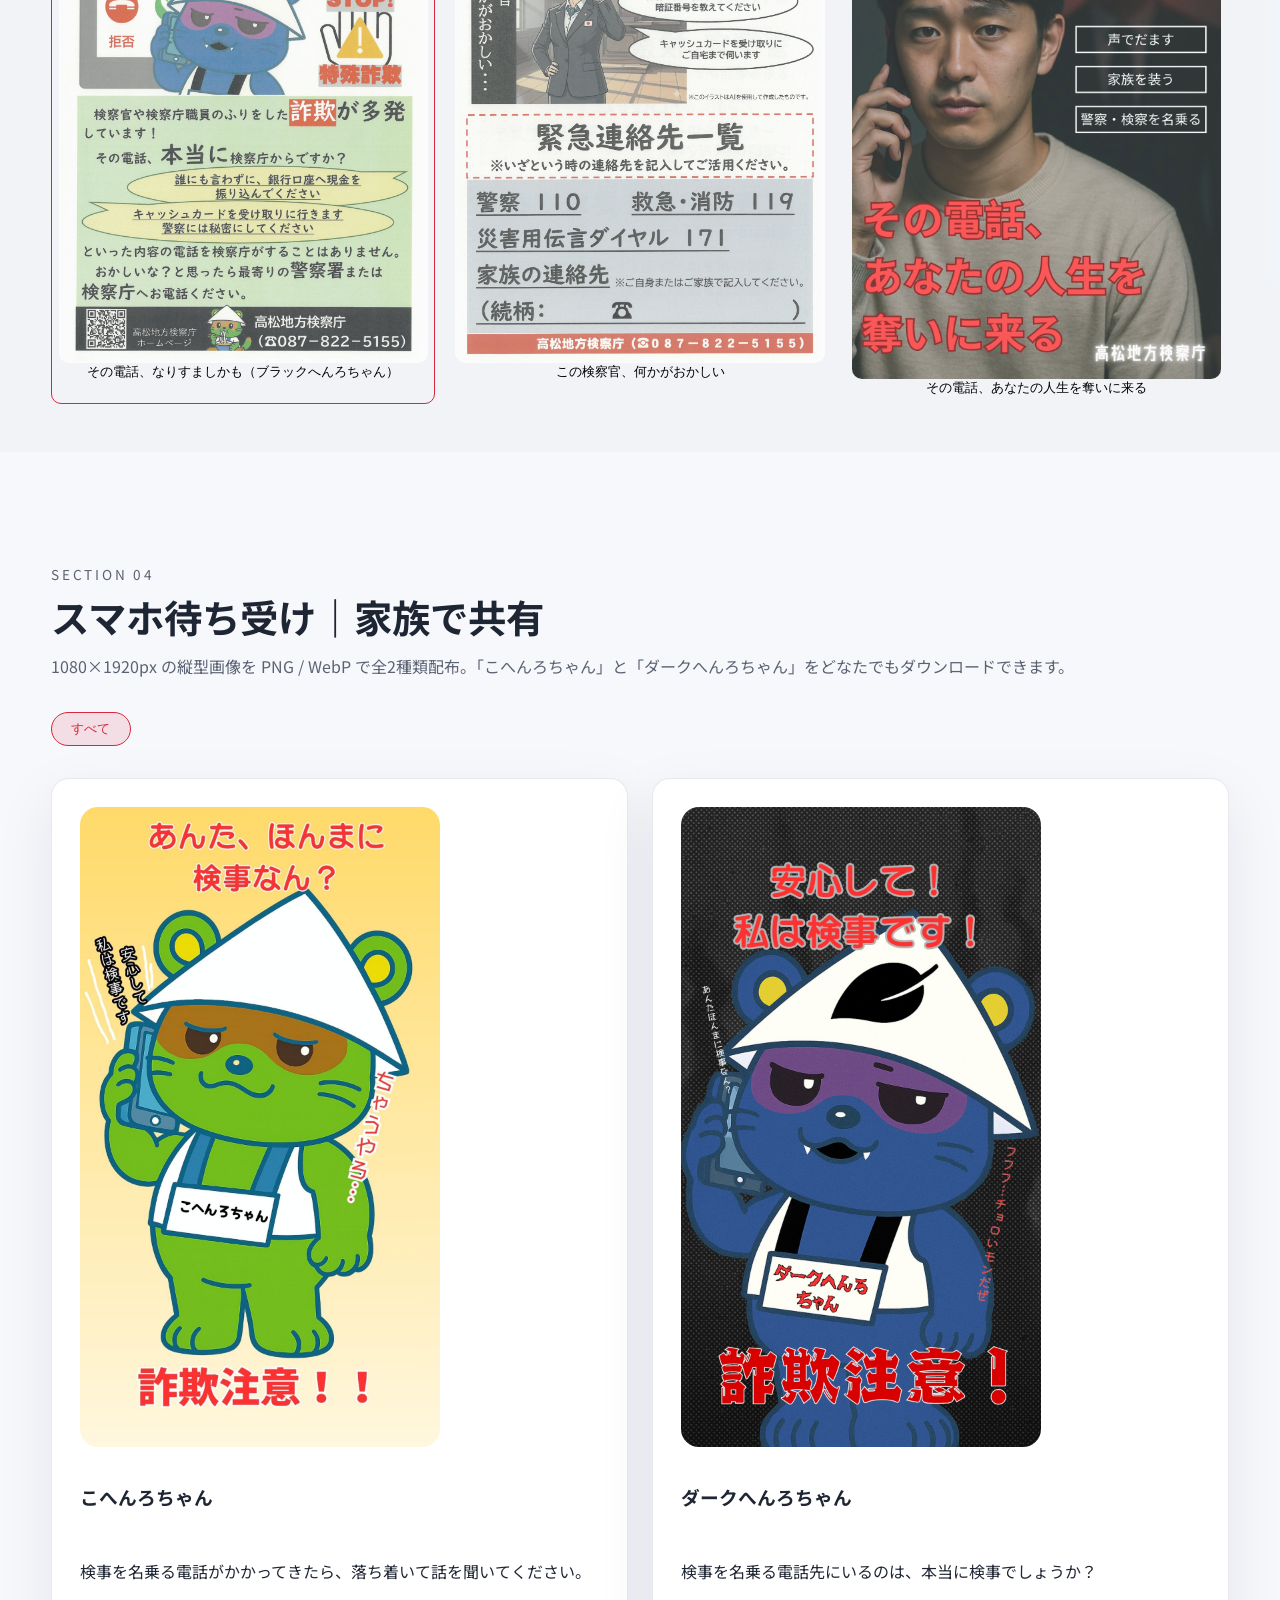
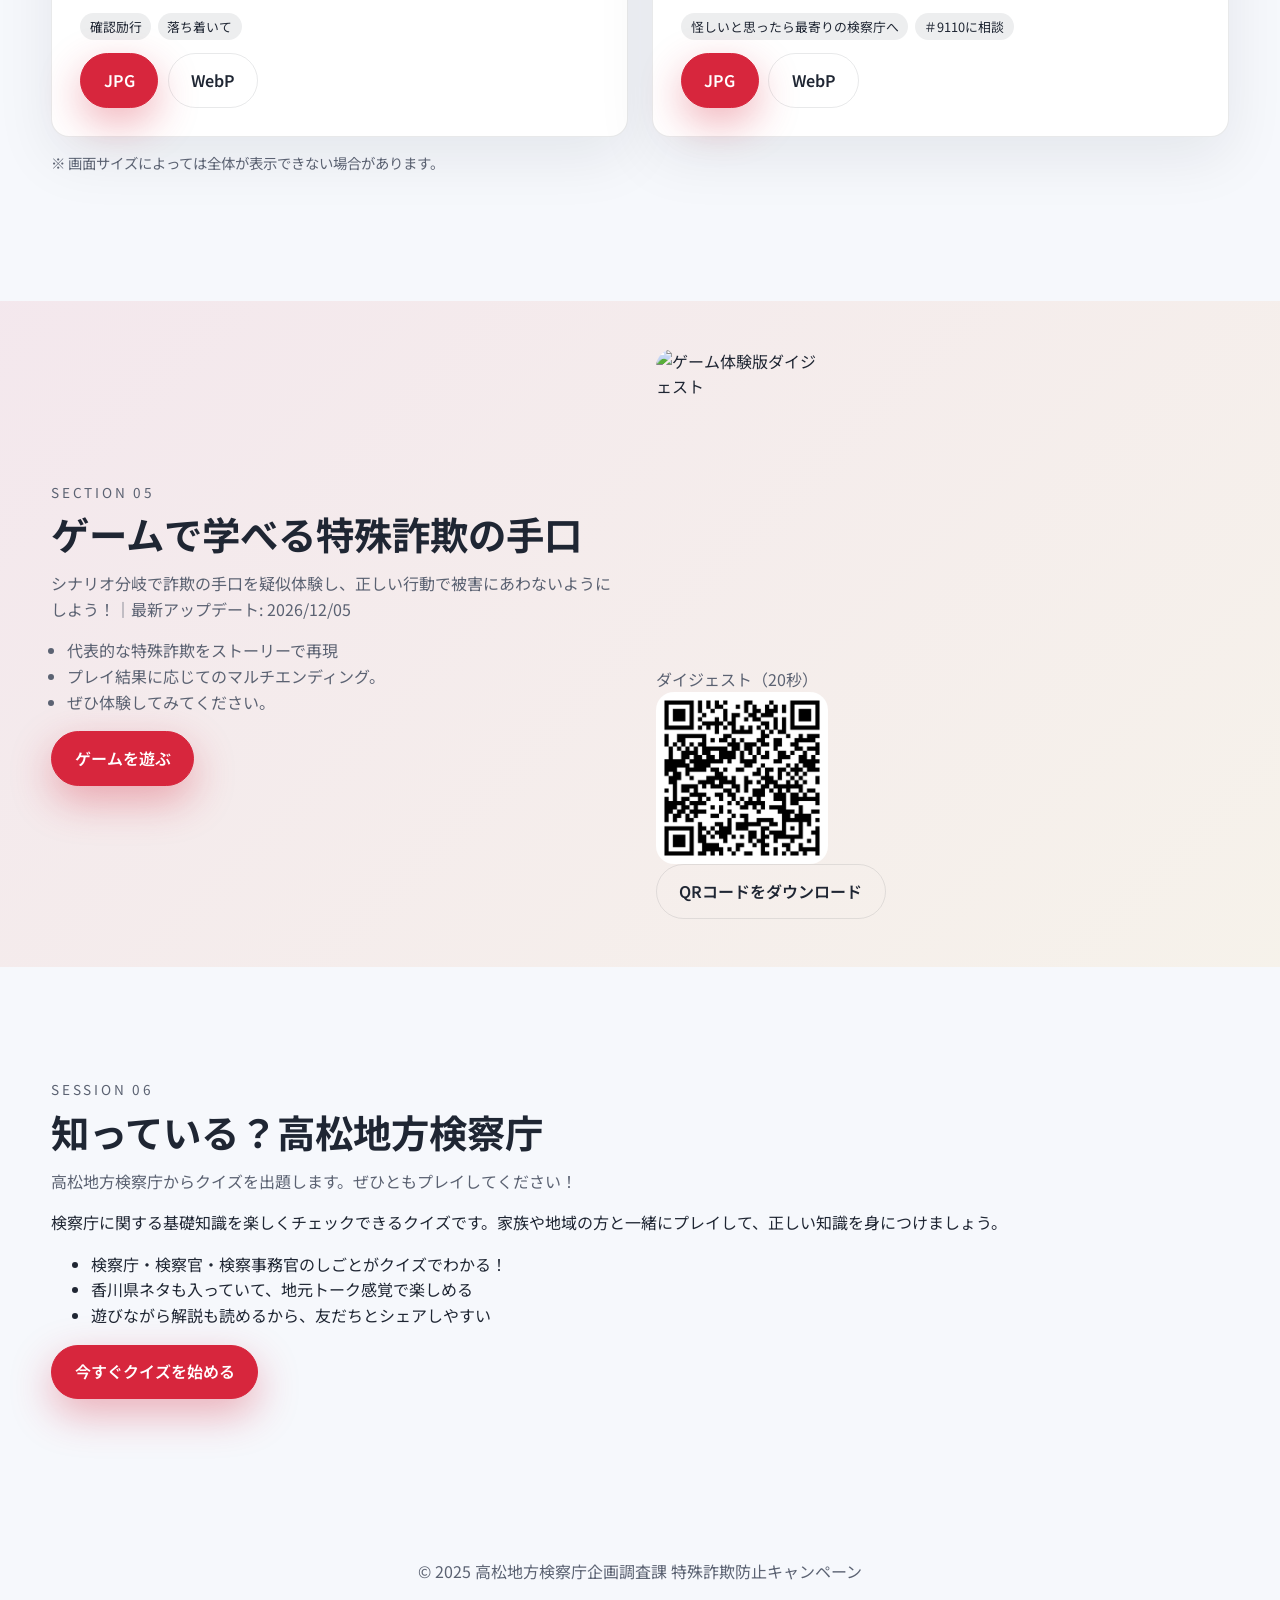
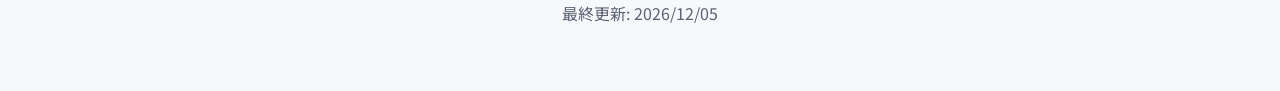
==== commit a4490a6b: "Add files via upload" ====
--- a/index.html
+++ b/index.html
@@ -211,9 +211,9 @@
           <p>検察庁に関する基礎知識を楽しくチェックできるクイズです。家族や地域の方と一緒にプレイして、正しい知識を身につけましょう。</p>
 
           <ul class="quiz-features">
-            <li>短時間で学べる全10問</li>
-            <li>正誤ごとに解説表示（公式情報への導線あり）</li>
-            <li>シンプルでシェアしやすい設計</li>
+            <li>検察庁・検察官・検察事務官のしごとがクイズでわかる！</li>
+            <li>香川県ネタも入っていて、地元トーク感覚で楽しめる</li>
+            <li>遊びながら解説も読めるから、友だちとシェアしやすい</li>
           </ul>
 
           <div class="quiz-cta">
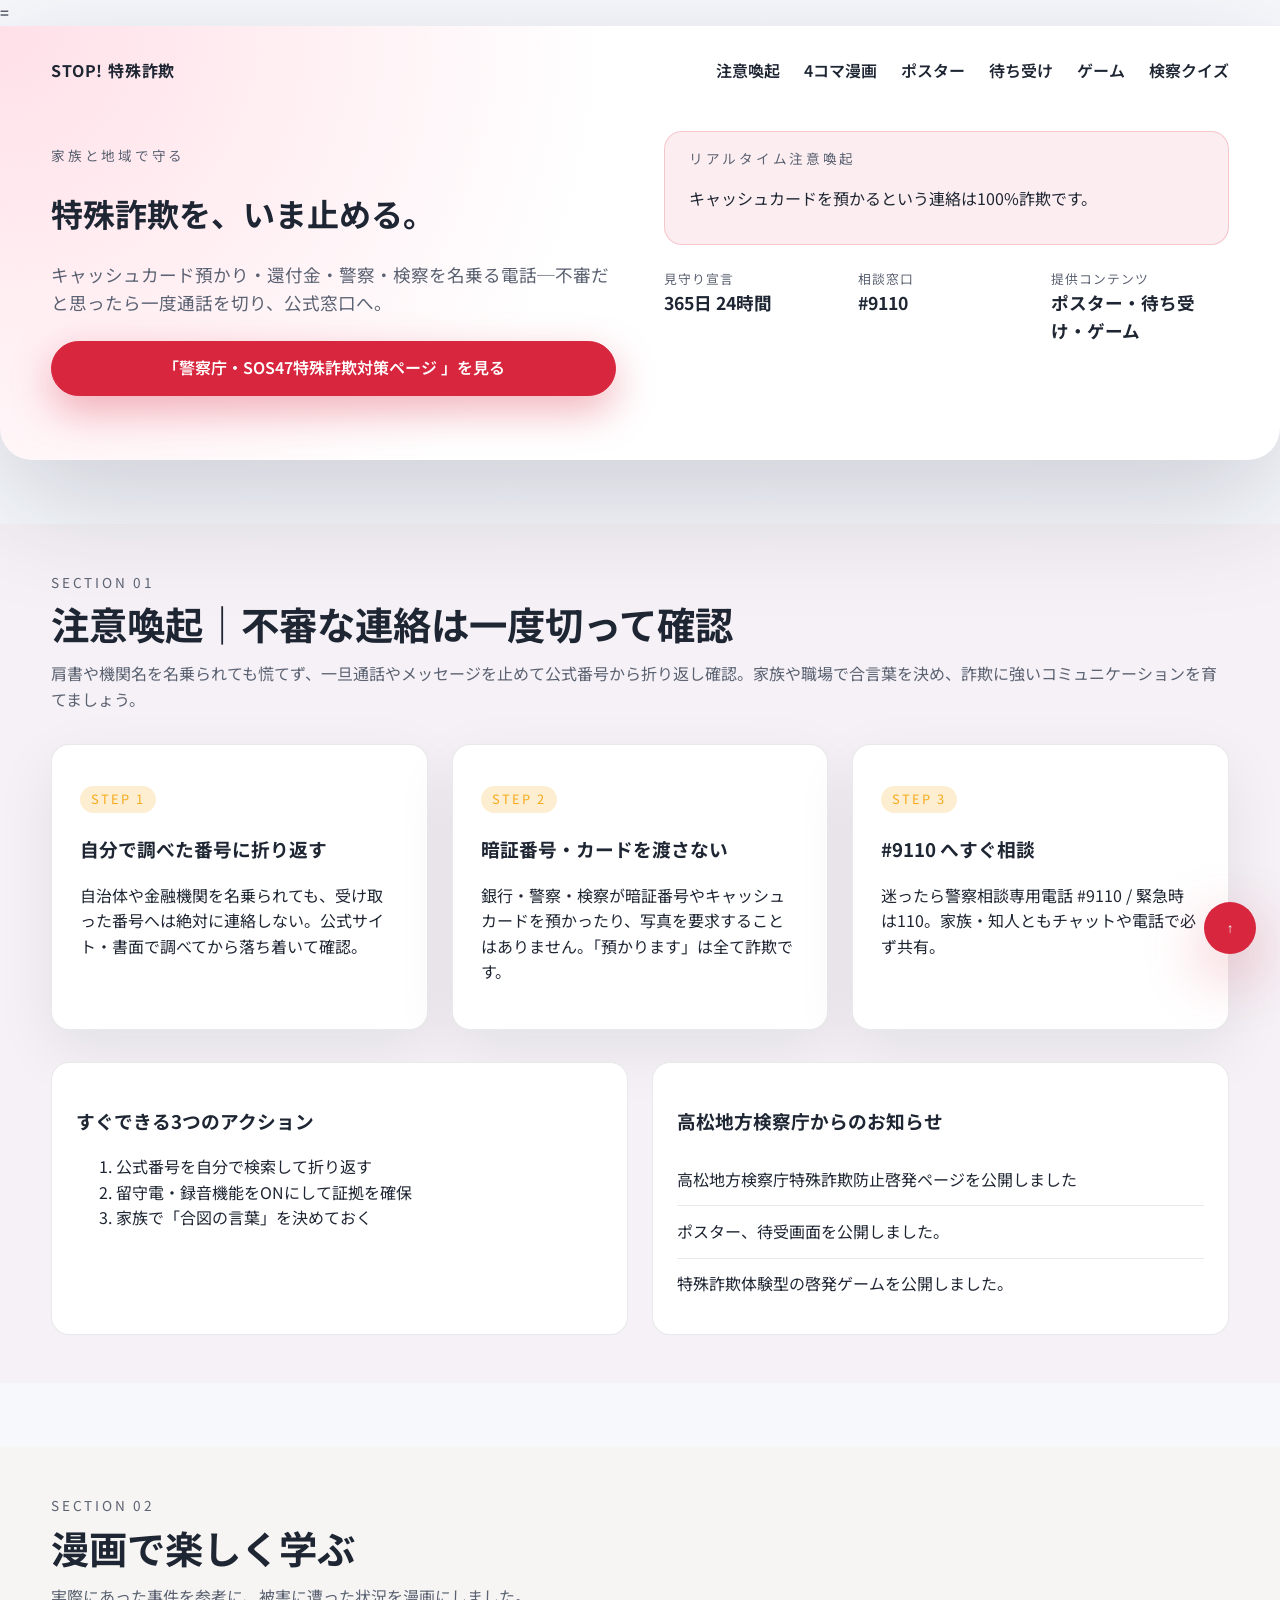
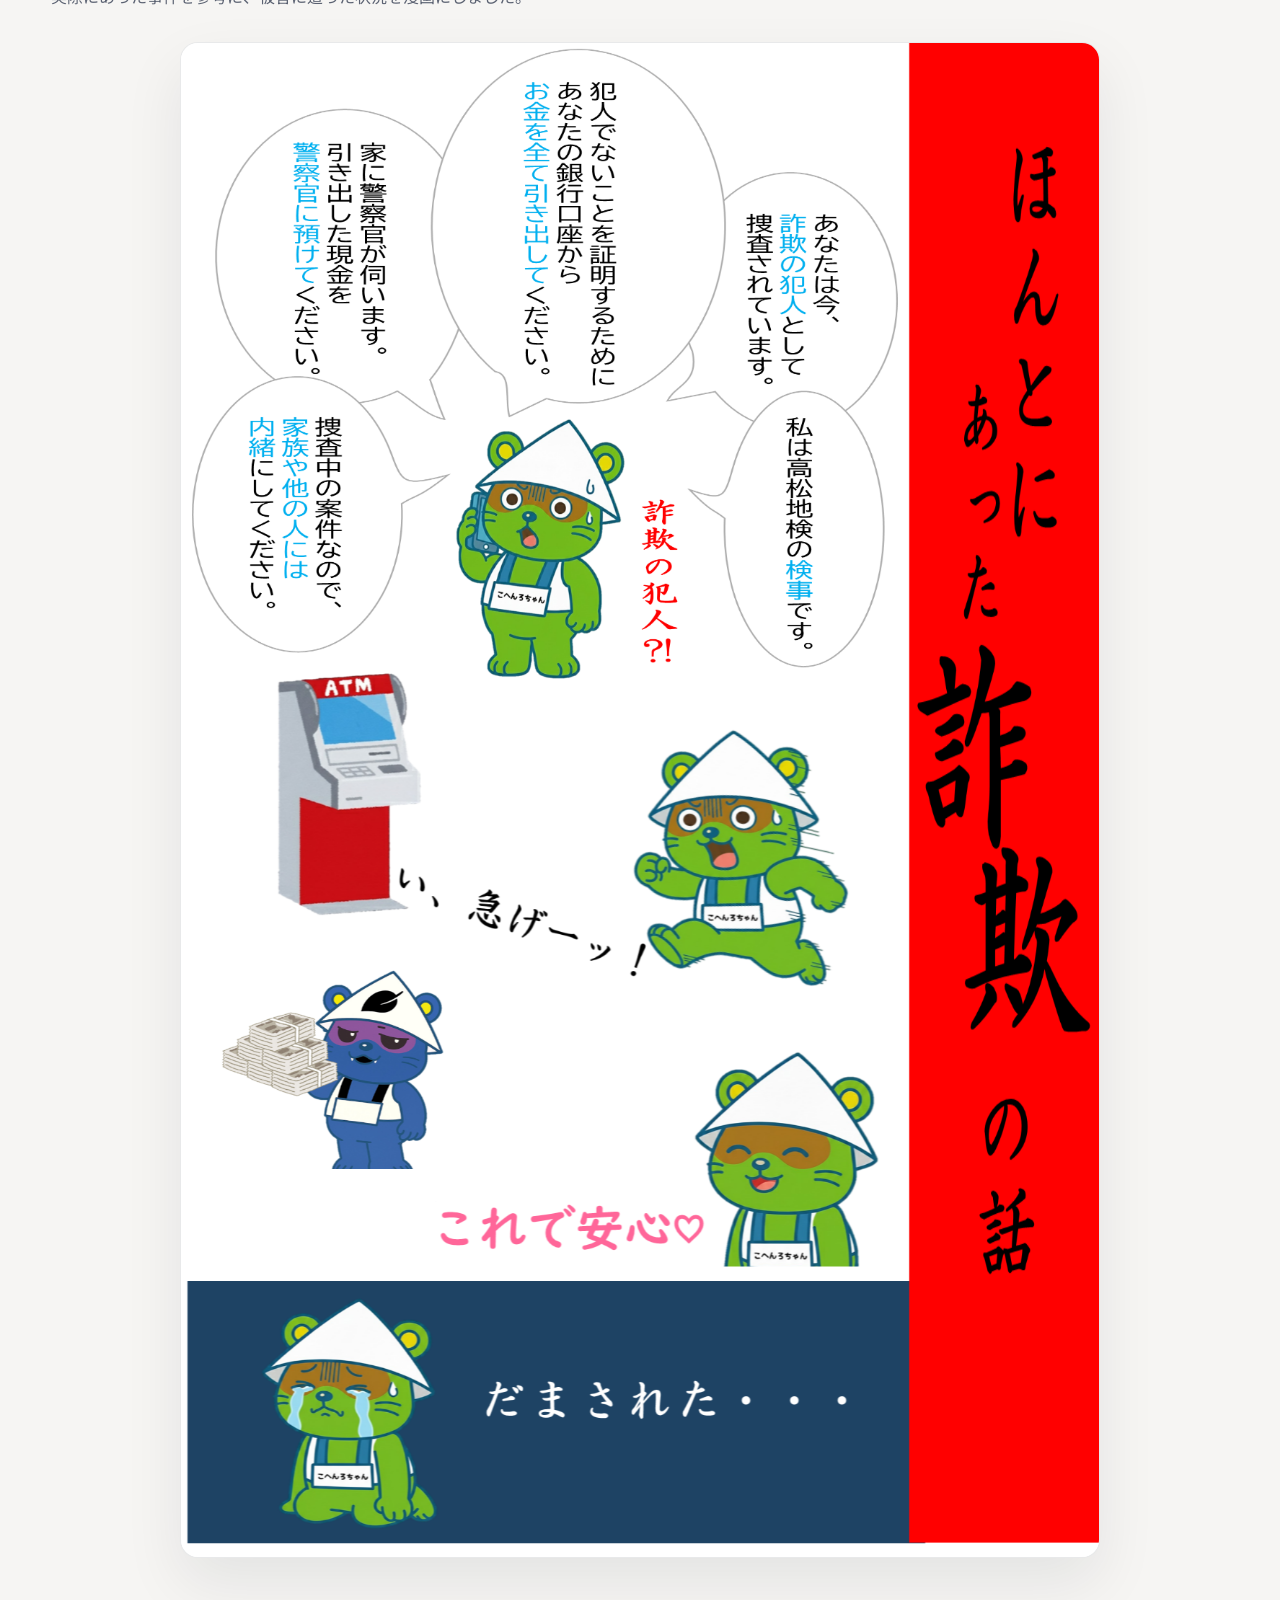
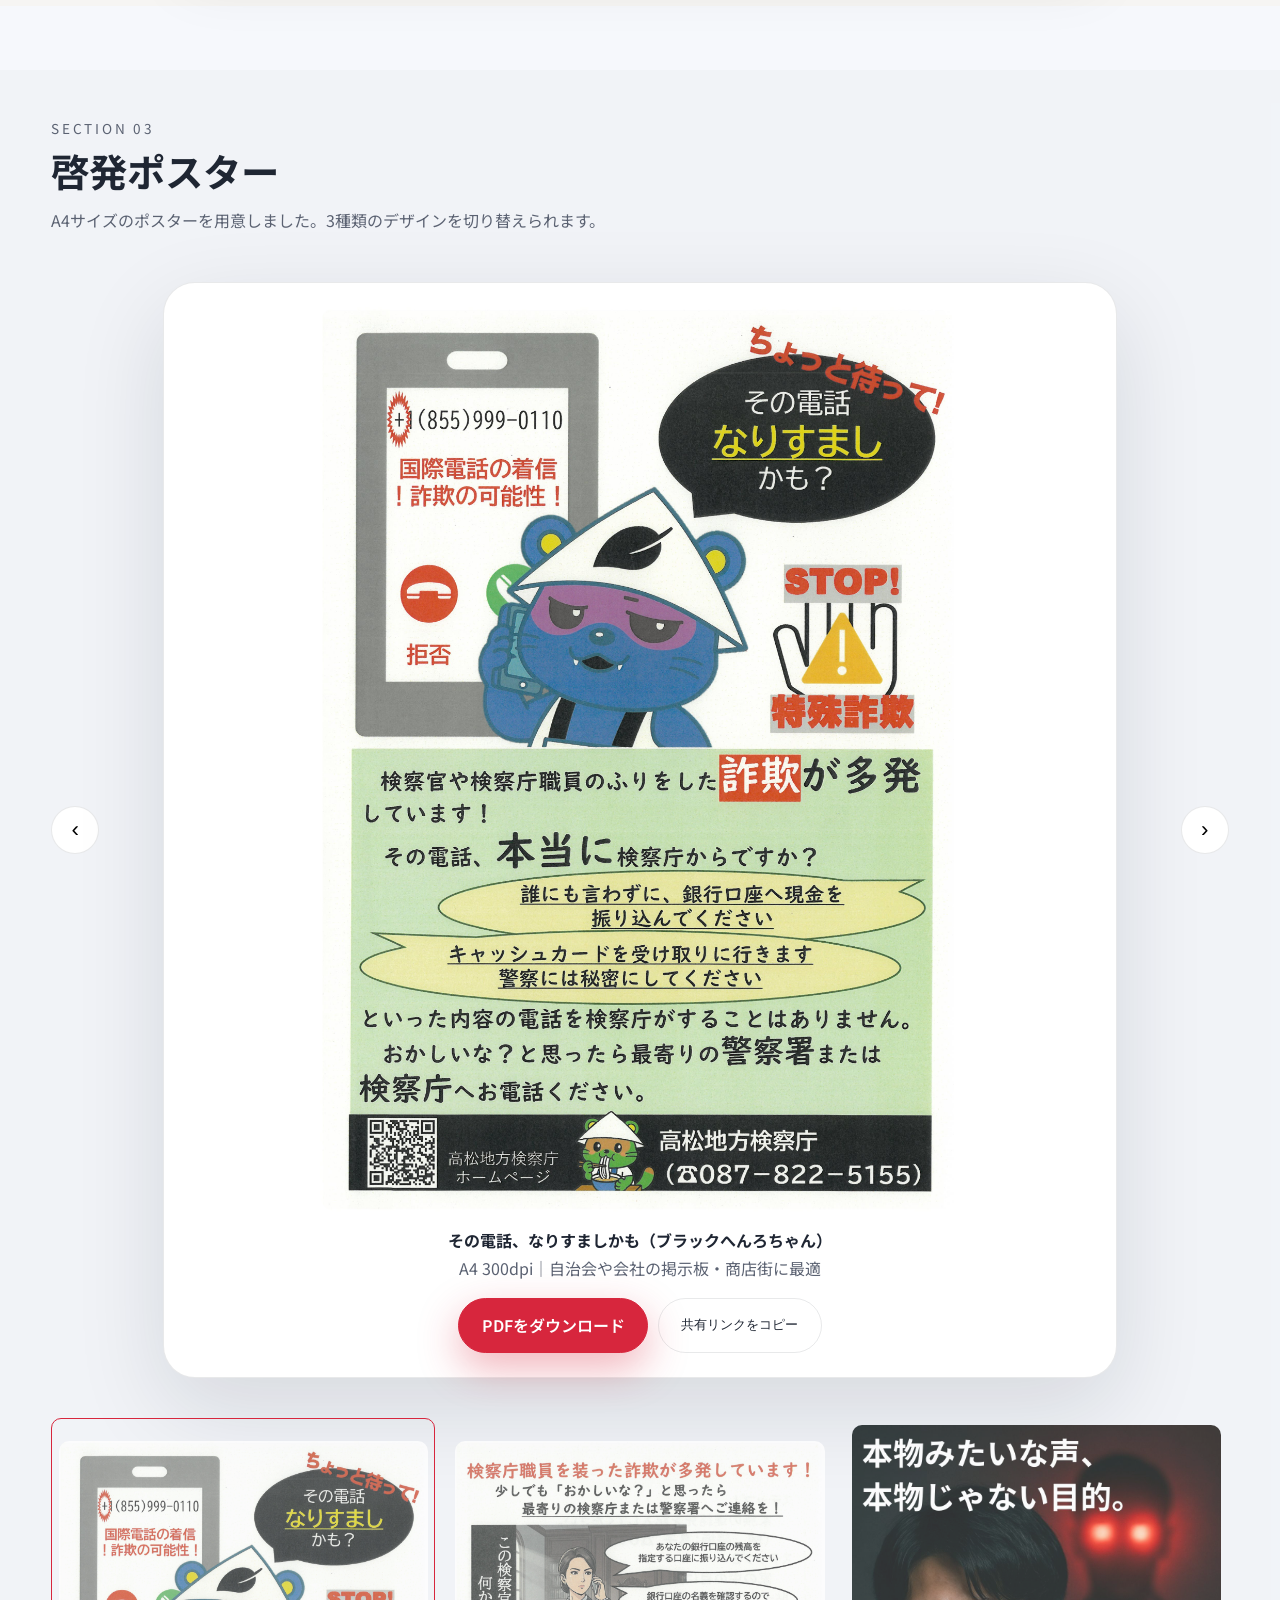
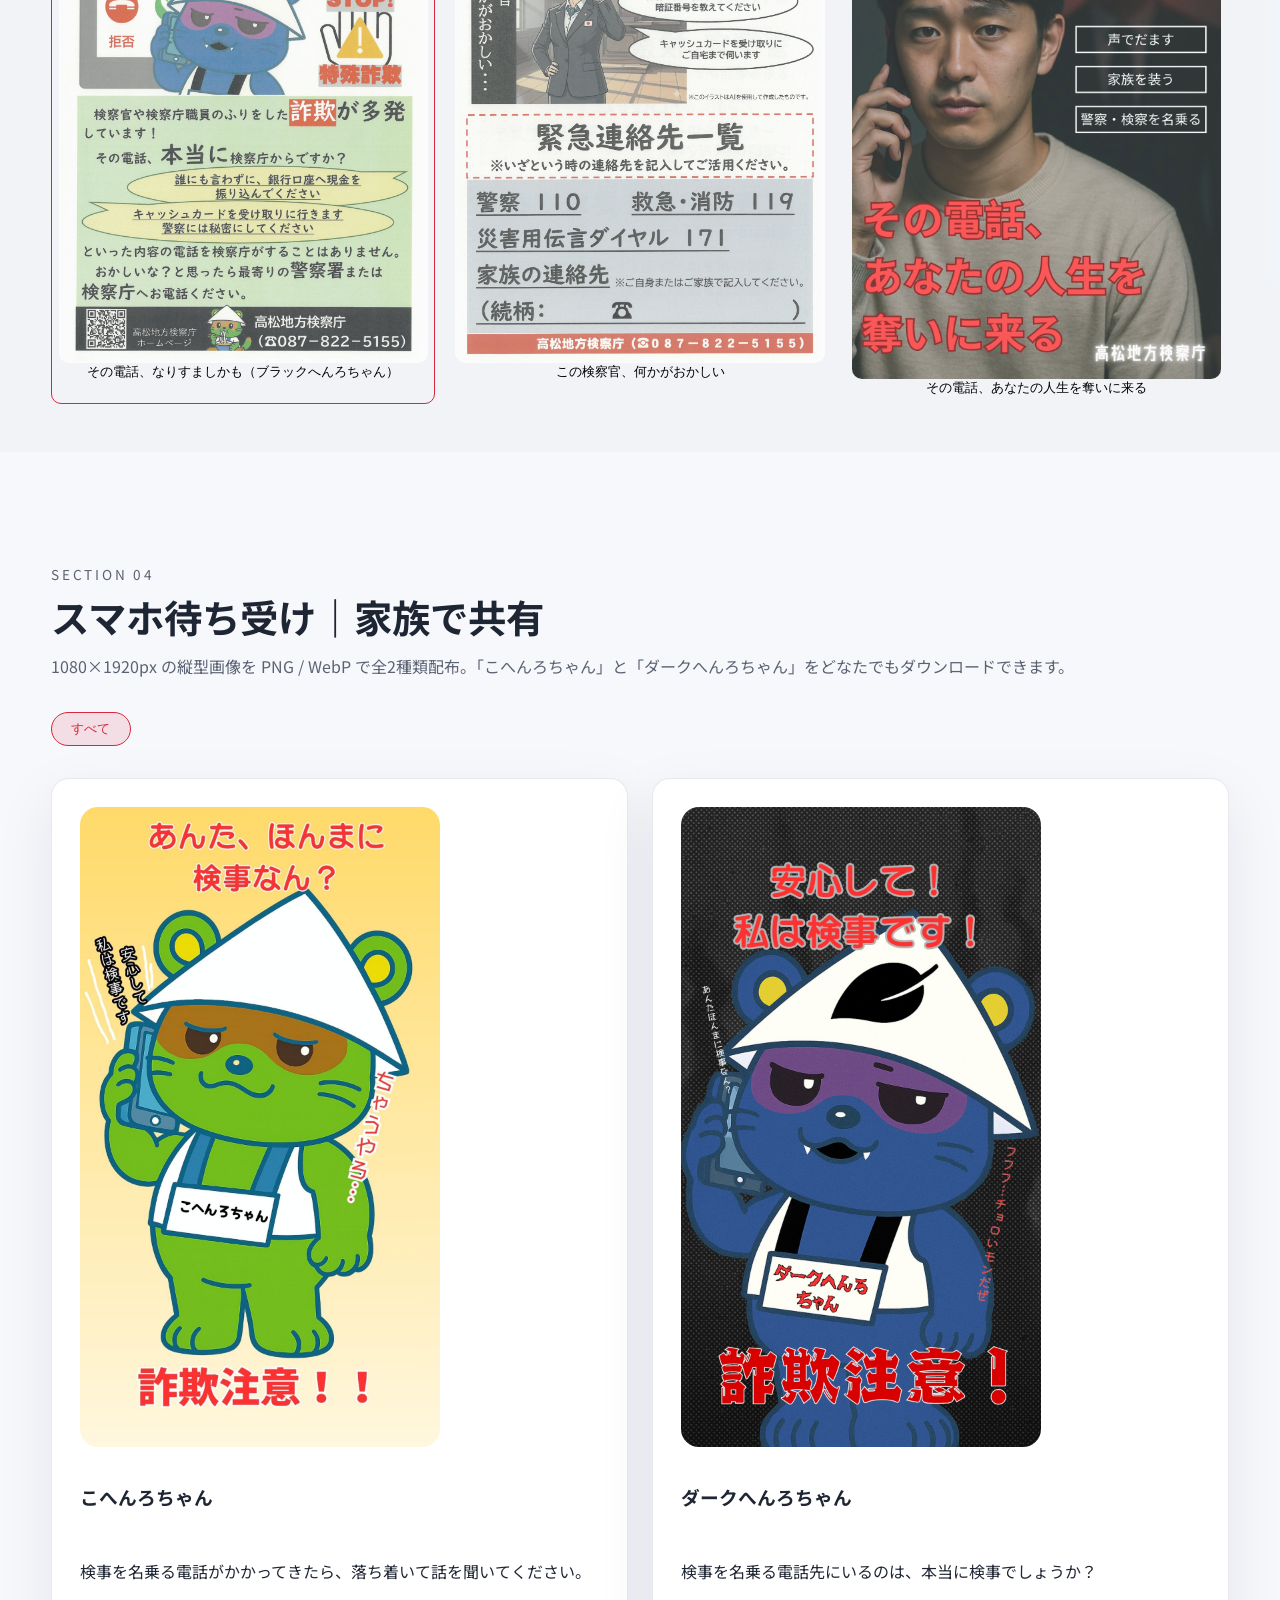
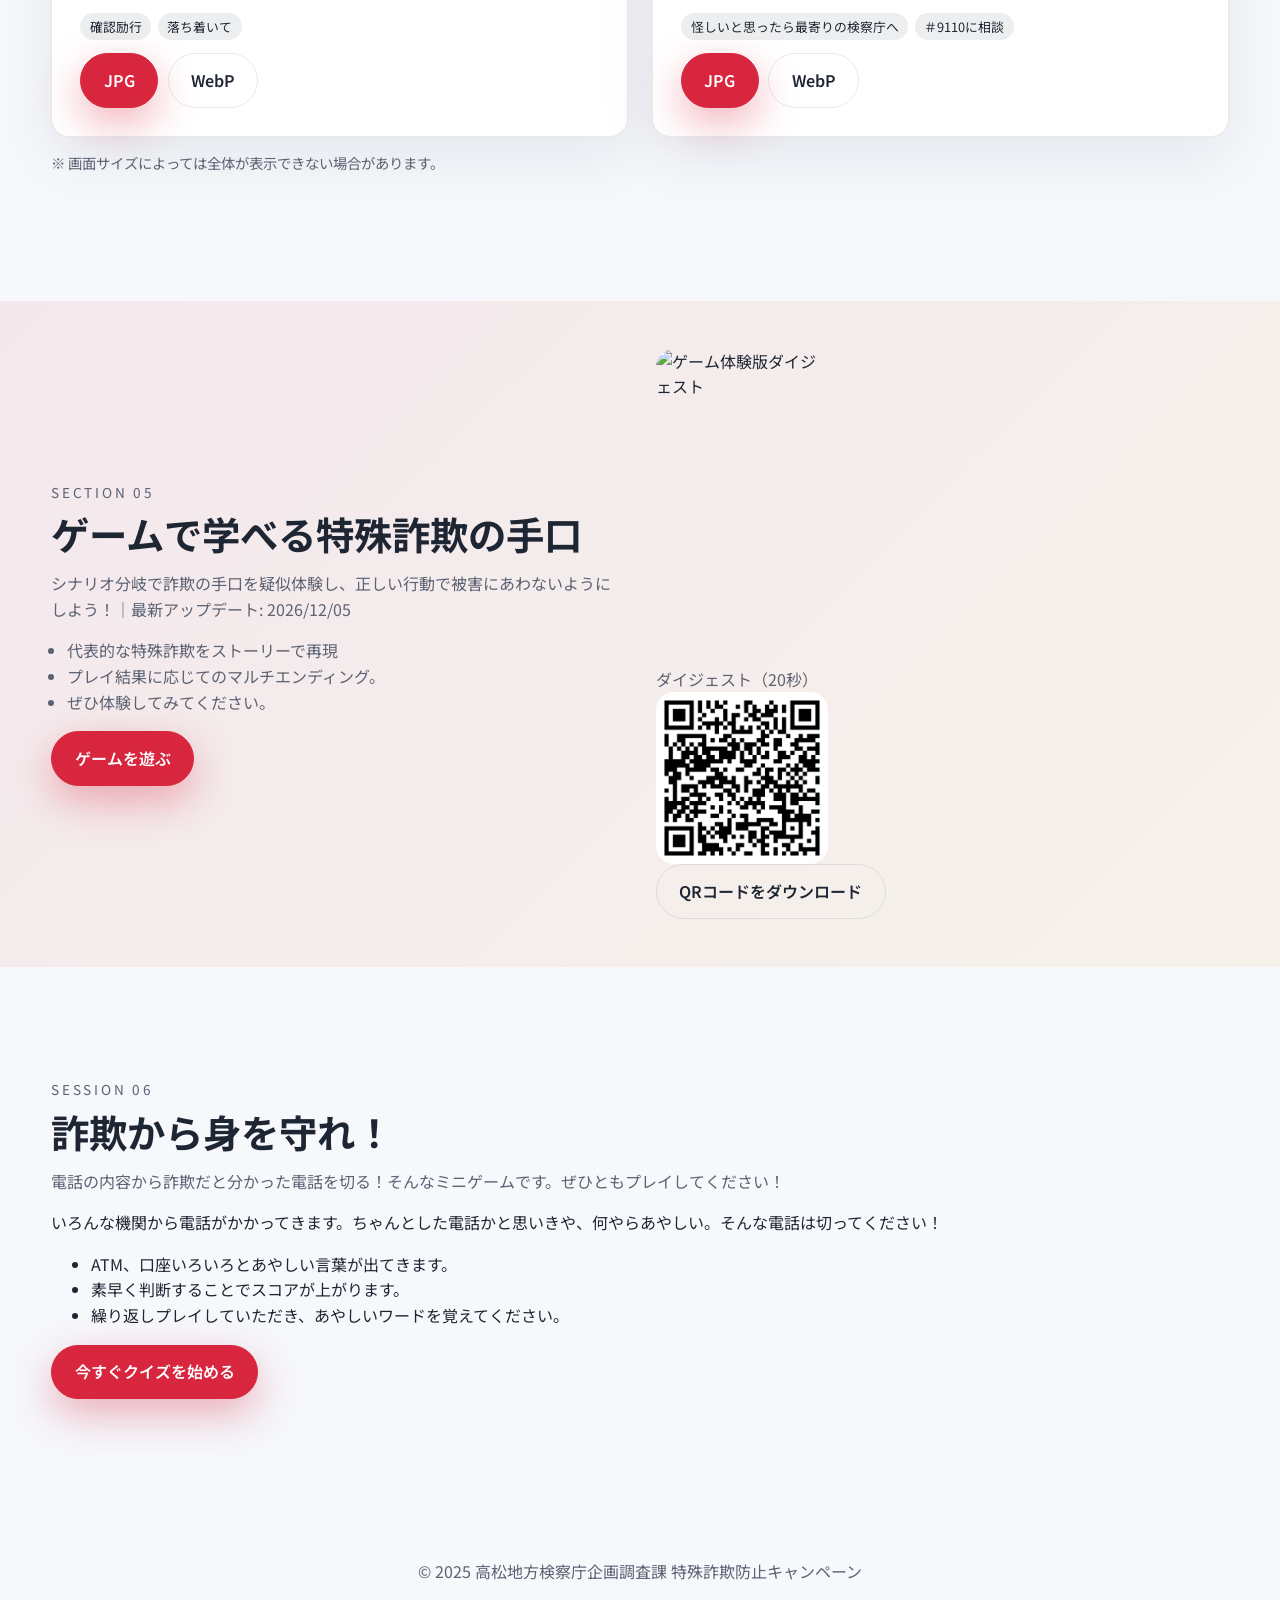
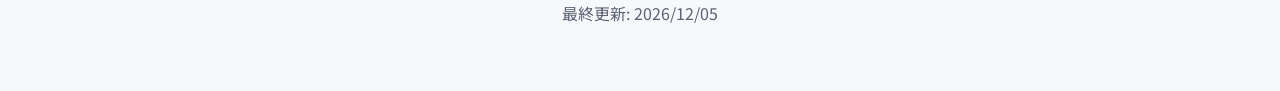
==== commit 46d2db92: "Add files via upload" ====
--- a/index.html
+++ b/index.html
@@ -203,21 +203,21 @@
       <div class="container">
         <header class="block__header">
           <p class="eyebrow">Session 06</p>
-          <h2 id="session6Title">知っている？高松地方検察庁</h2>
-          <p class="lead">高松地方検察庁からクイズを出題します。ぜひともプレイしてください！</p>
+          <h2 id="session6Title">詐欺から身を守れ！</h2>
+          <p class="lead">電話の内容から詐欺だと分かった電話を切る！そんなミニゲームです。ぜひともプレイしてください！</p>
         </header>
 
         <div class="quiz-board">
-          <p>検察庁に関する基礎知識を楽しくチェックできるクイズです。家族や地域の方と一緒にプレイして、正しい知識を身につけましょう。</p>
+          <p>いろんな機関から電話がかかってきます。ちゃんとした電話かと思いきや、何やらあやしい。そんな電話は切ってください！</p>
 
           <ul class="quiz-features">
-            <li>検察庁・検察官・検察事務官のしごとがクイズでわかる！</li>
-            <li>香川県ネタも入っていて、地元トーク感覚で楽しめる</li>
-            <li>遊びながら解説も読めるから、友だちとシェアしやすい</li>
+            <li>ATM、口座いろいろとあやしい言葉が出てきます。</li>
+            <li>素早く判断することでスコアが上がります。</li>
+            <li>繰り返しプレイしていただき、あやしいワードを覚えてください。</li>
           </ul>
 
           <div class="quiz-cta">
-            <a class="btn btn--primary" href="https://www.kensatsu.go.jp/kakuchou/takamatsu/takamatsu_q/" target="_blank" rel="noopener">今すぐクイズを始める</a>
+            <a class="btn btn--primary" href="https://www.kensatsu.go.jp/kakuchou/takamatsu/sagi_game/" target="_blank" rel="noopener">今すぐクイズを始める</a>
           </div>
 
           
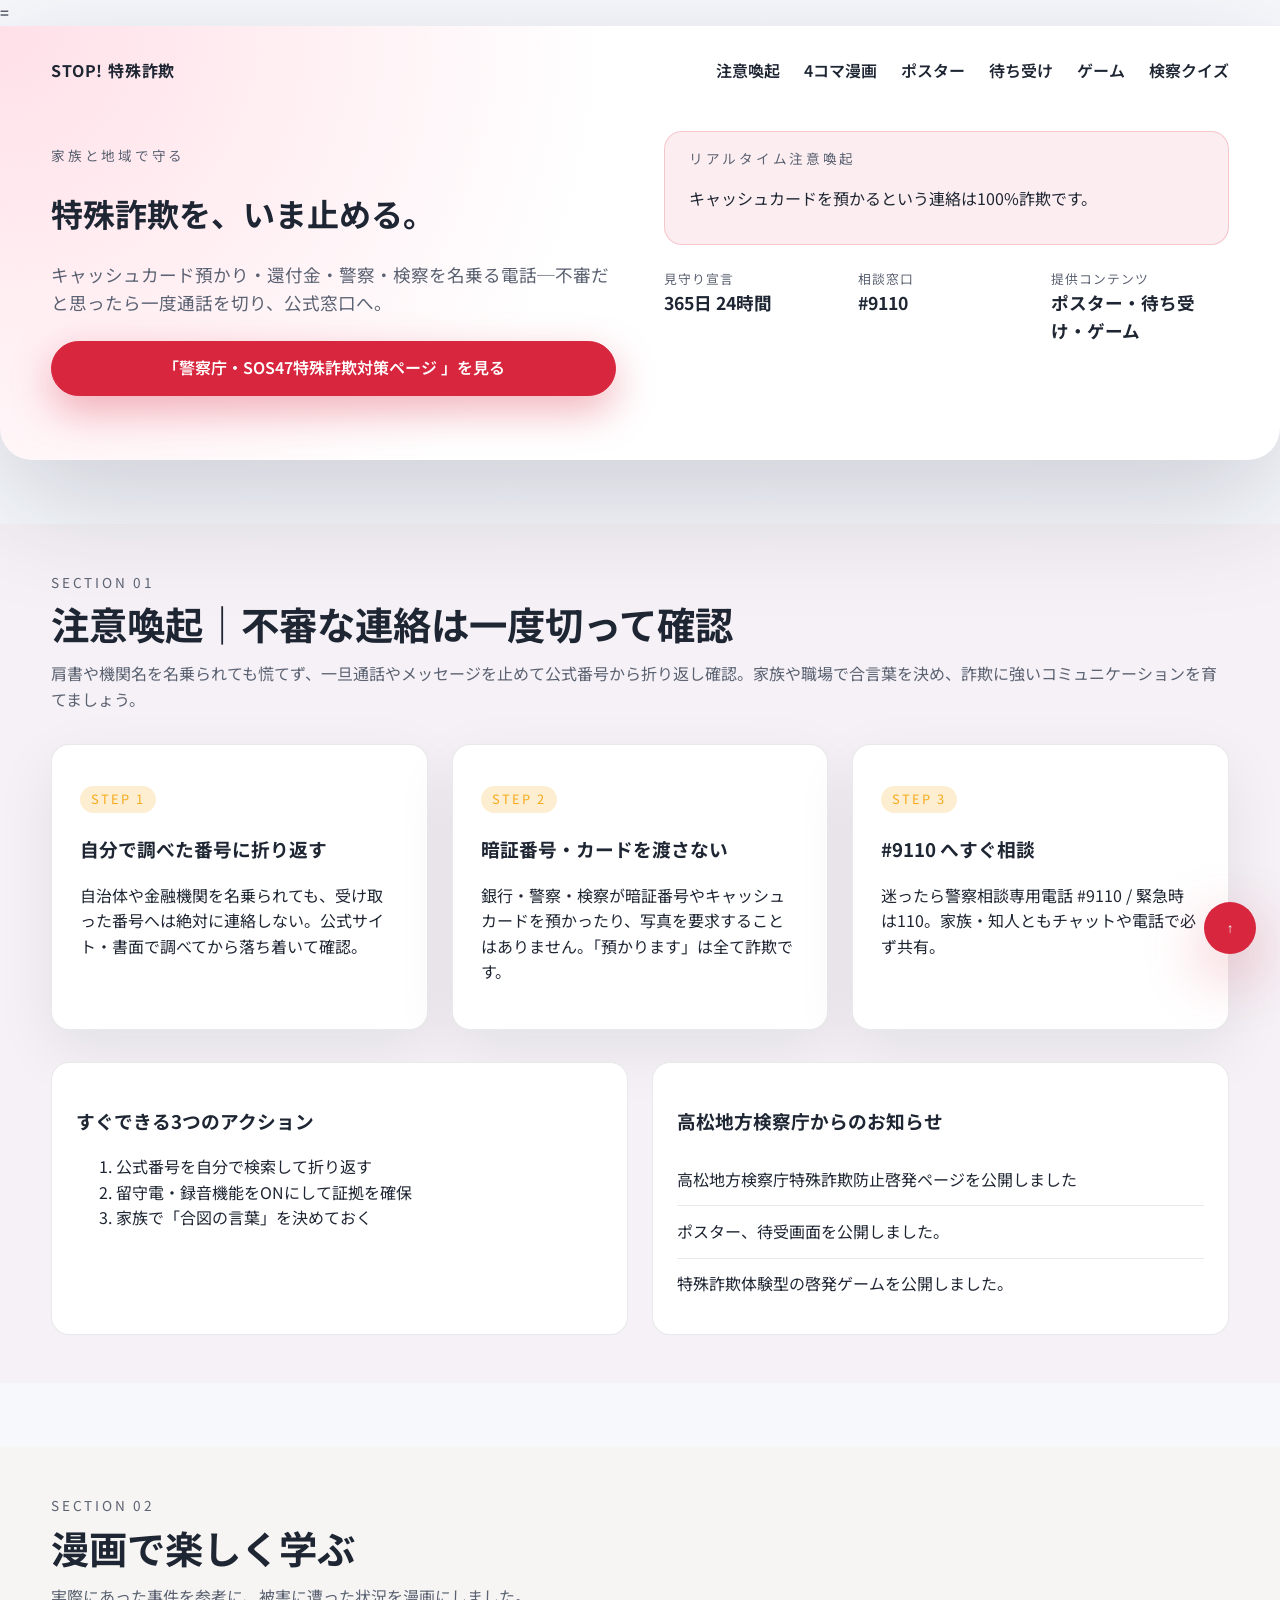
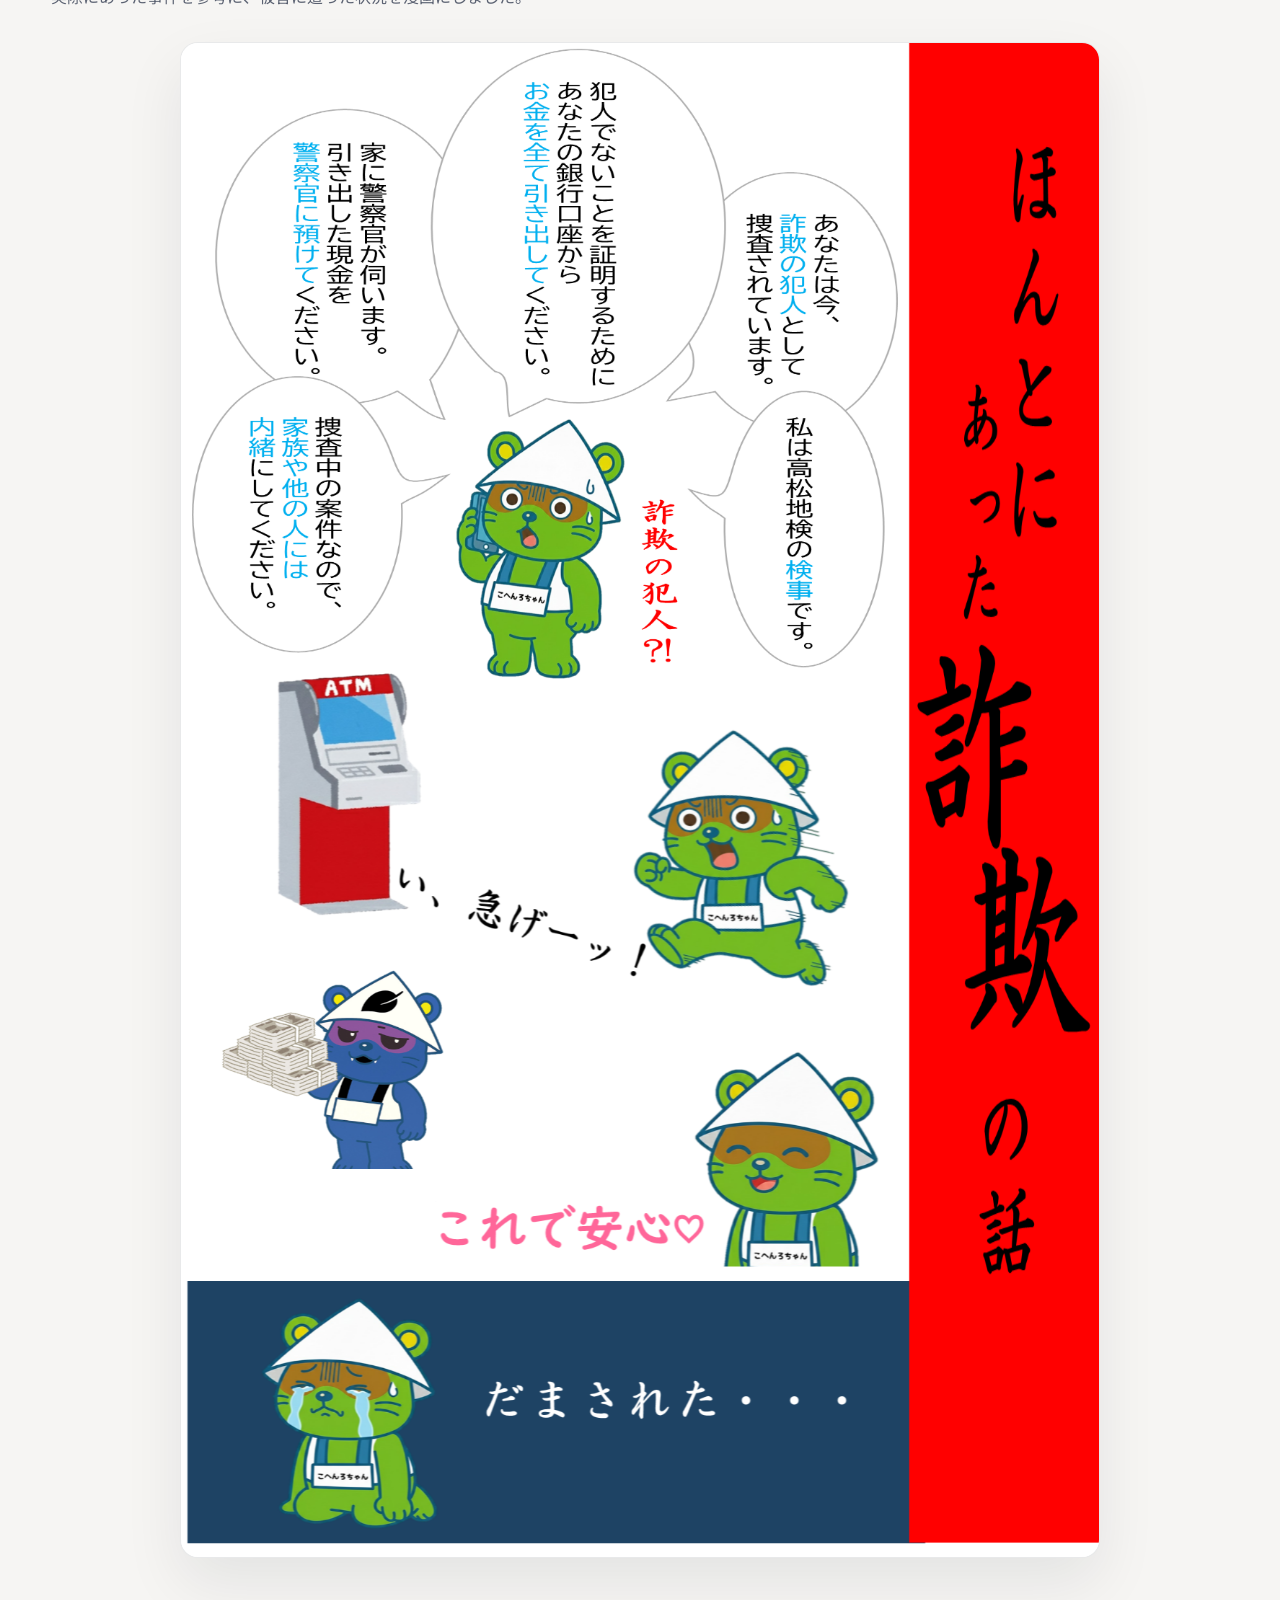
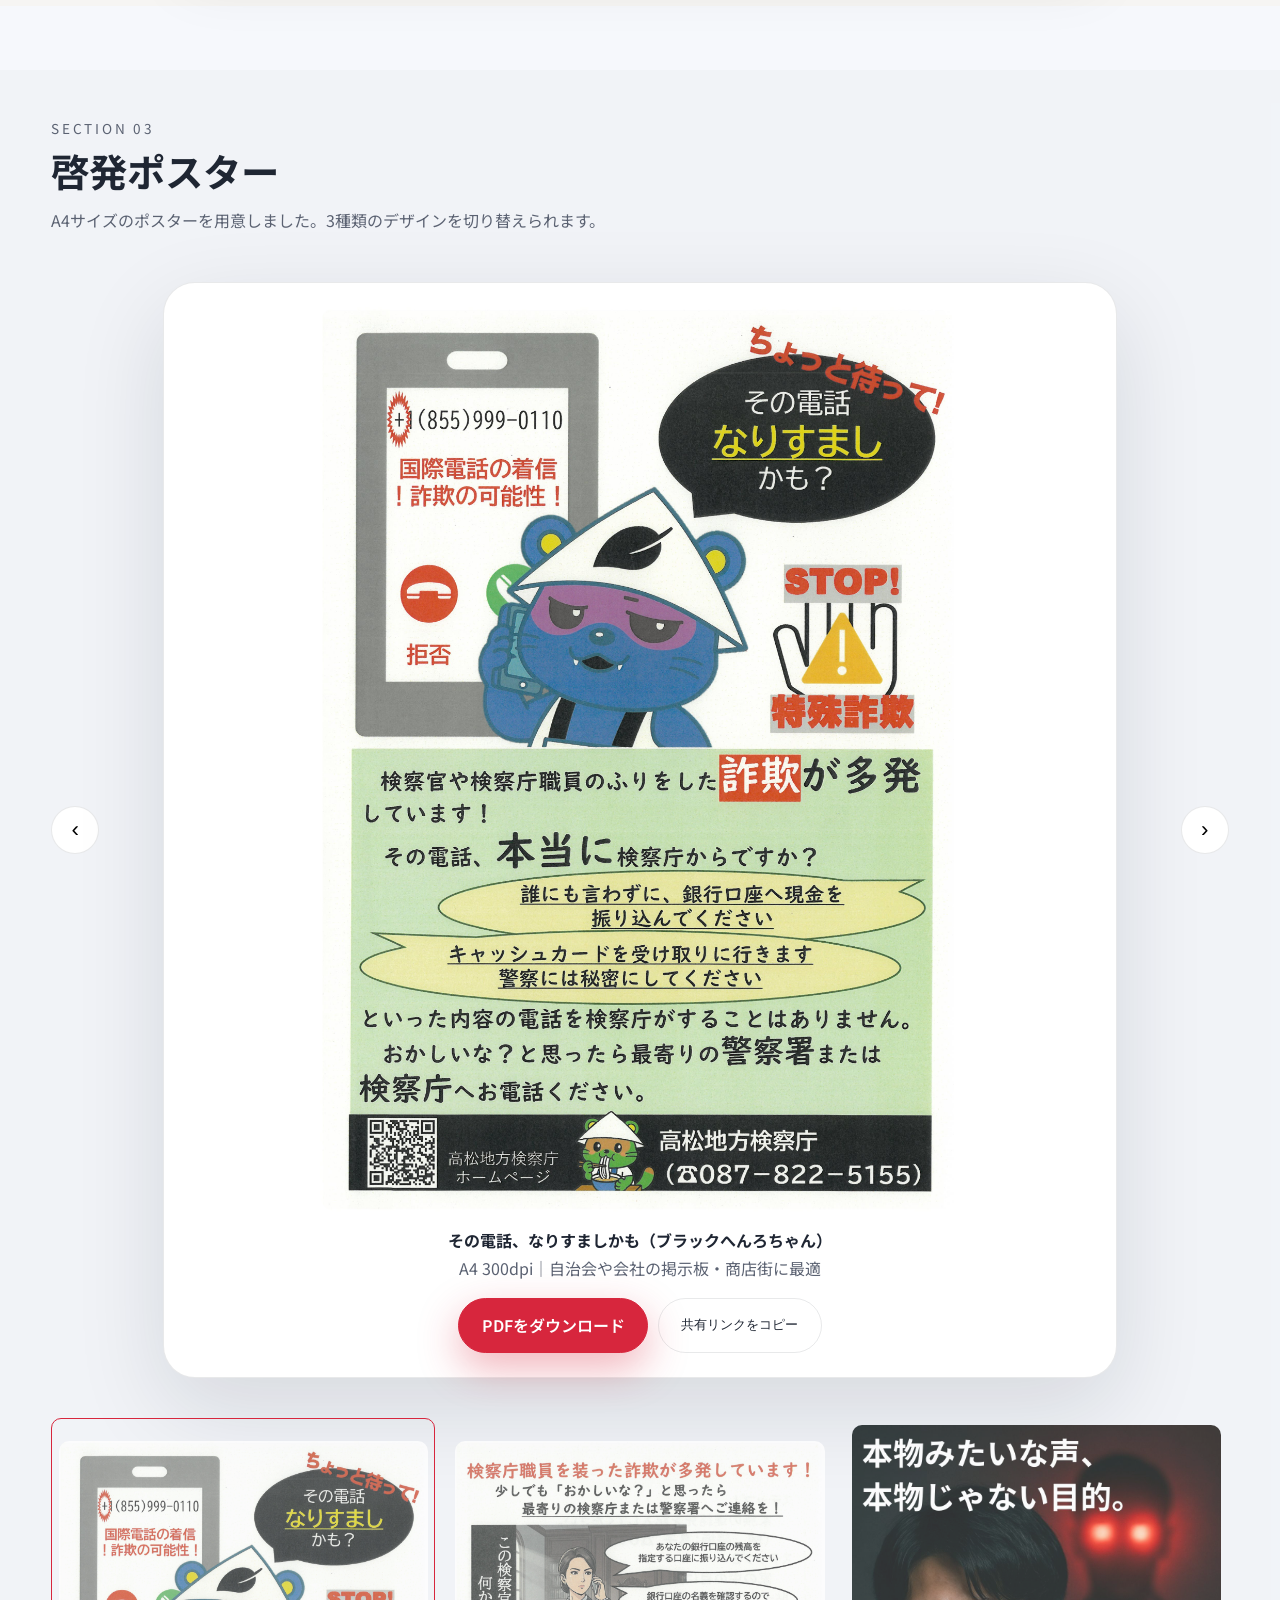
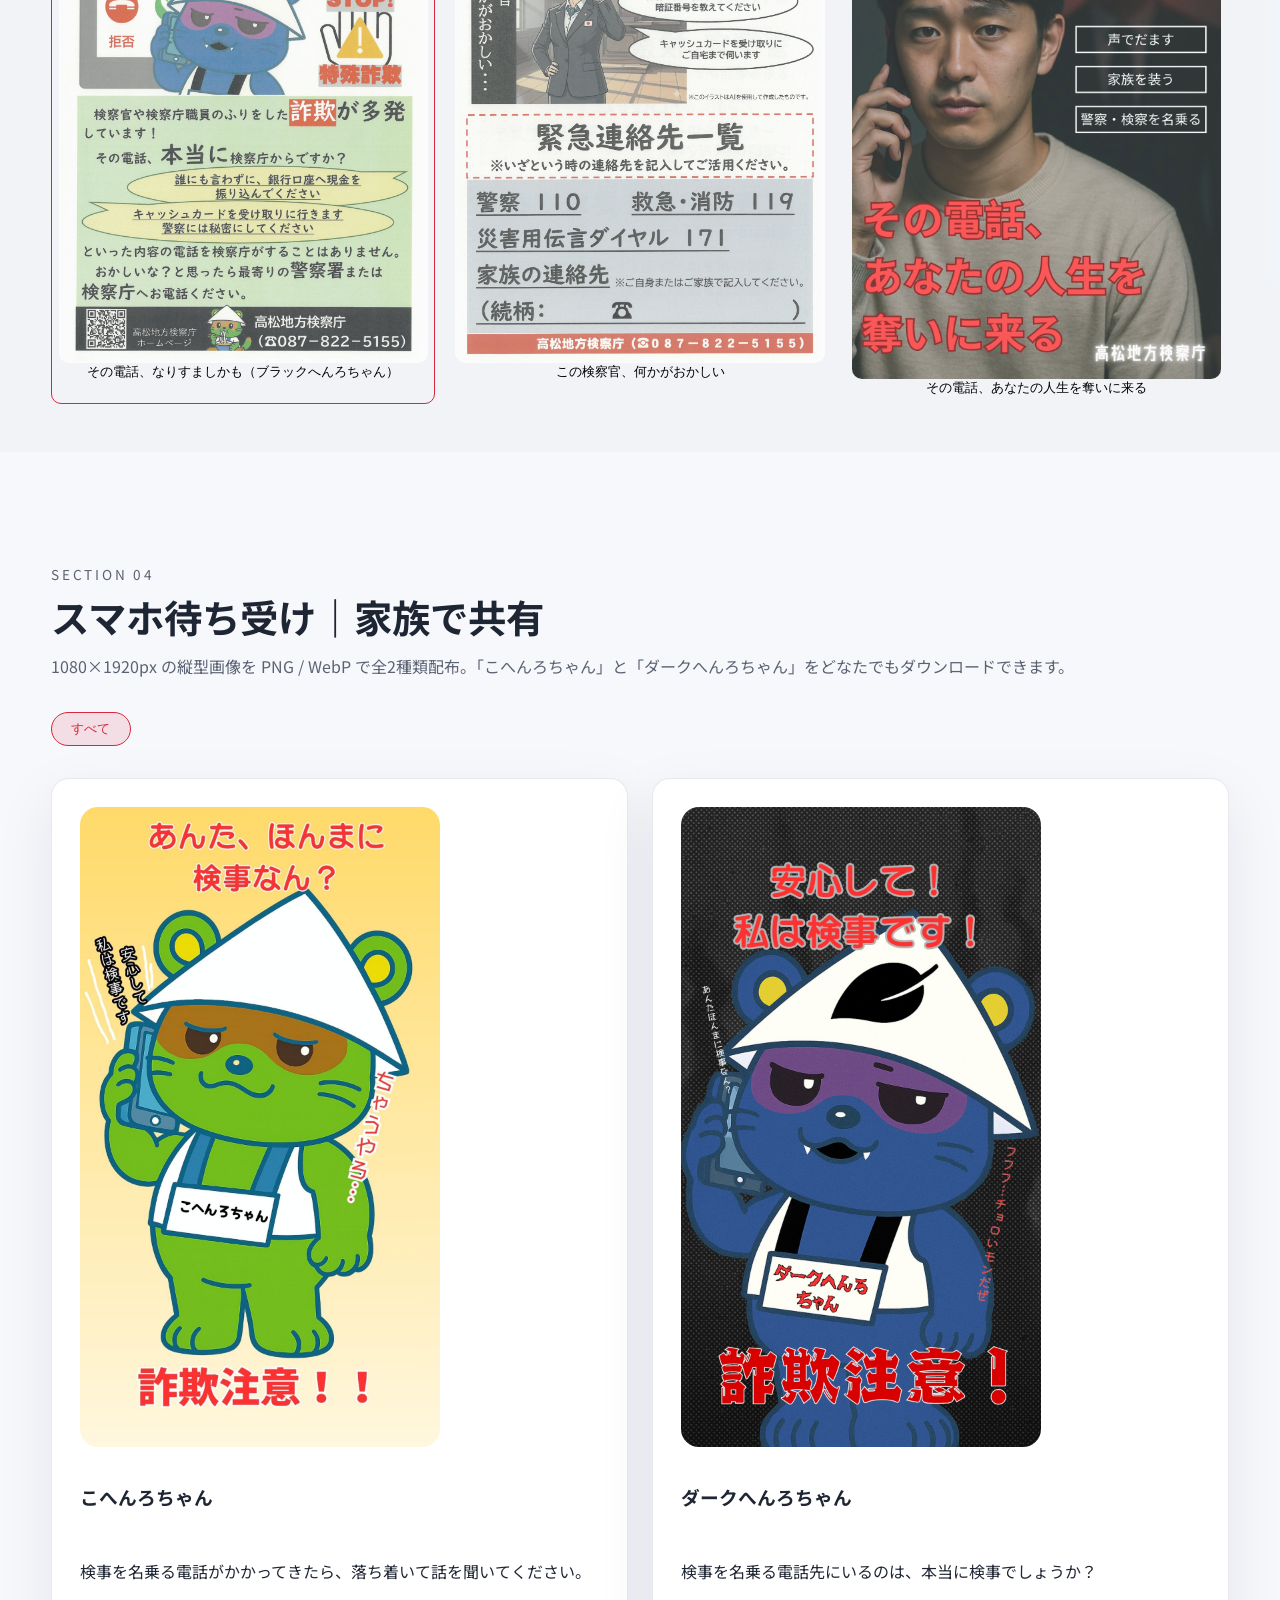
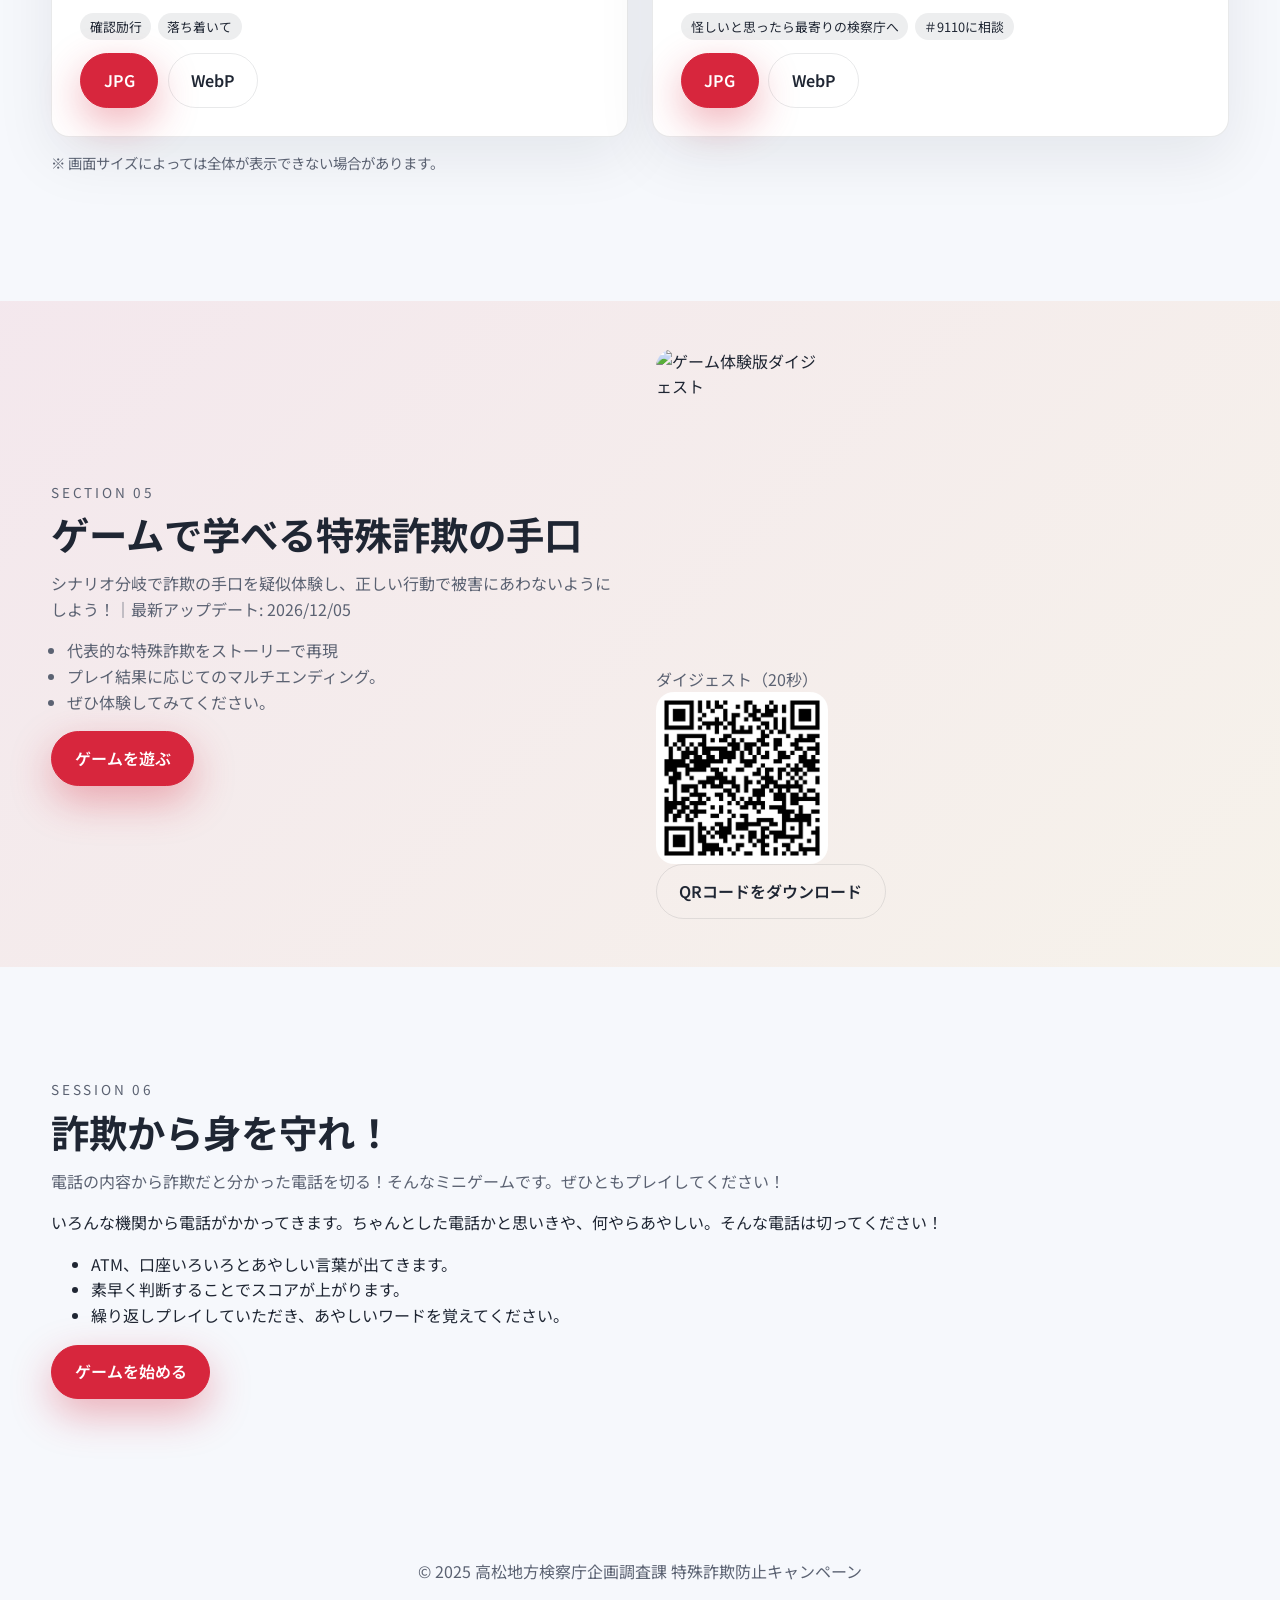
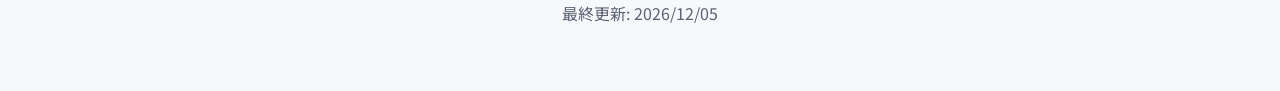
==== commit 868cbda0: "Update index.html" ====
--- a/index.html
+++ b/index.html
@@ -217,7 +217,7 @@
           </ul>
 
           <div class="quiz-cta">
-            <a class="btn btn--primary" href="https://www.kensatsu.go.jp/kakuchou/takamatsu/sagi_game/" target="_blank" rel="noopener">今すぐクイズを始める</a>
+            <a class="btn btn--primary" href="https://www.kensatsu.go.jp/kakuchou/takamatsu/sagi_game/" target="_blank" rel="noopener">ゲームを始める</a>
           </div>
 
           
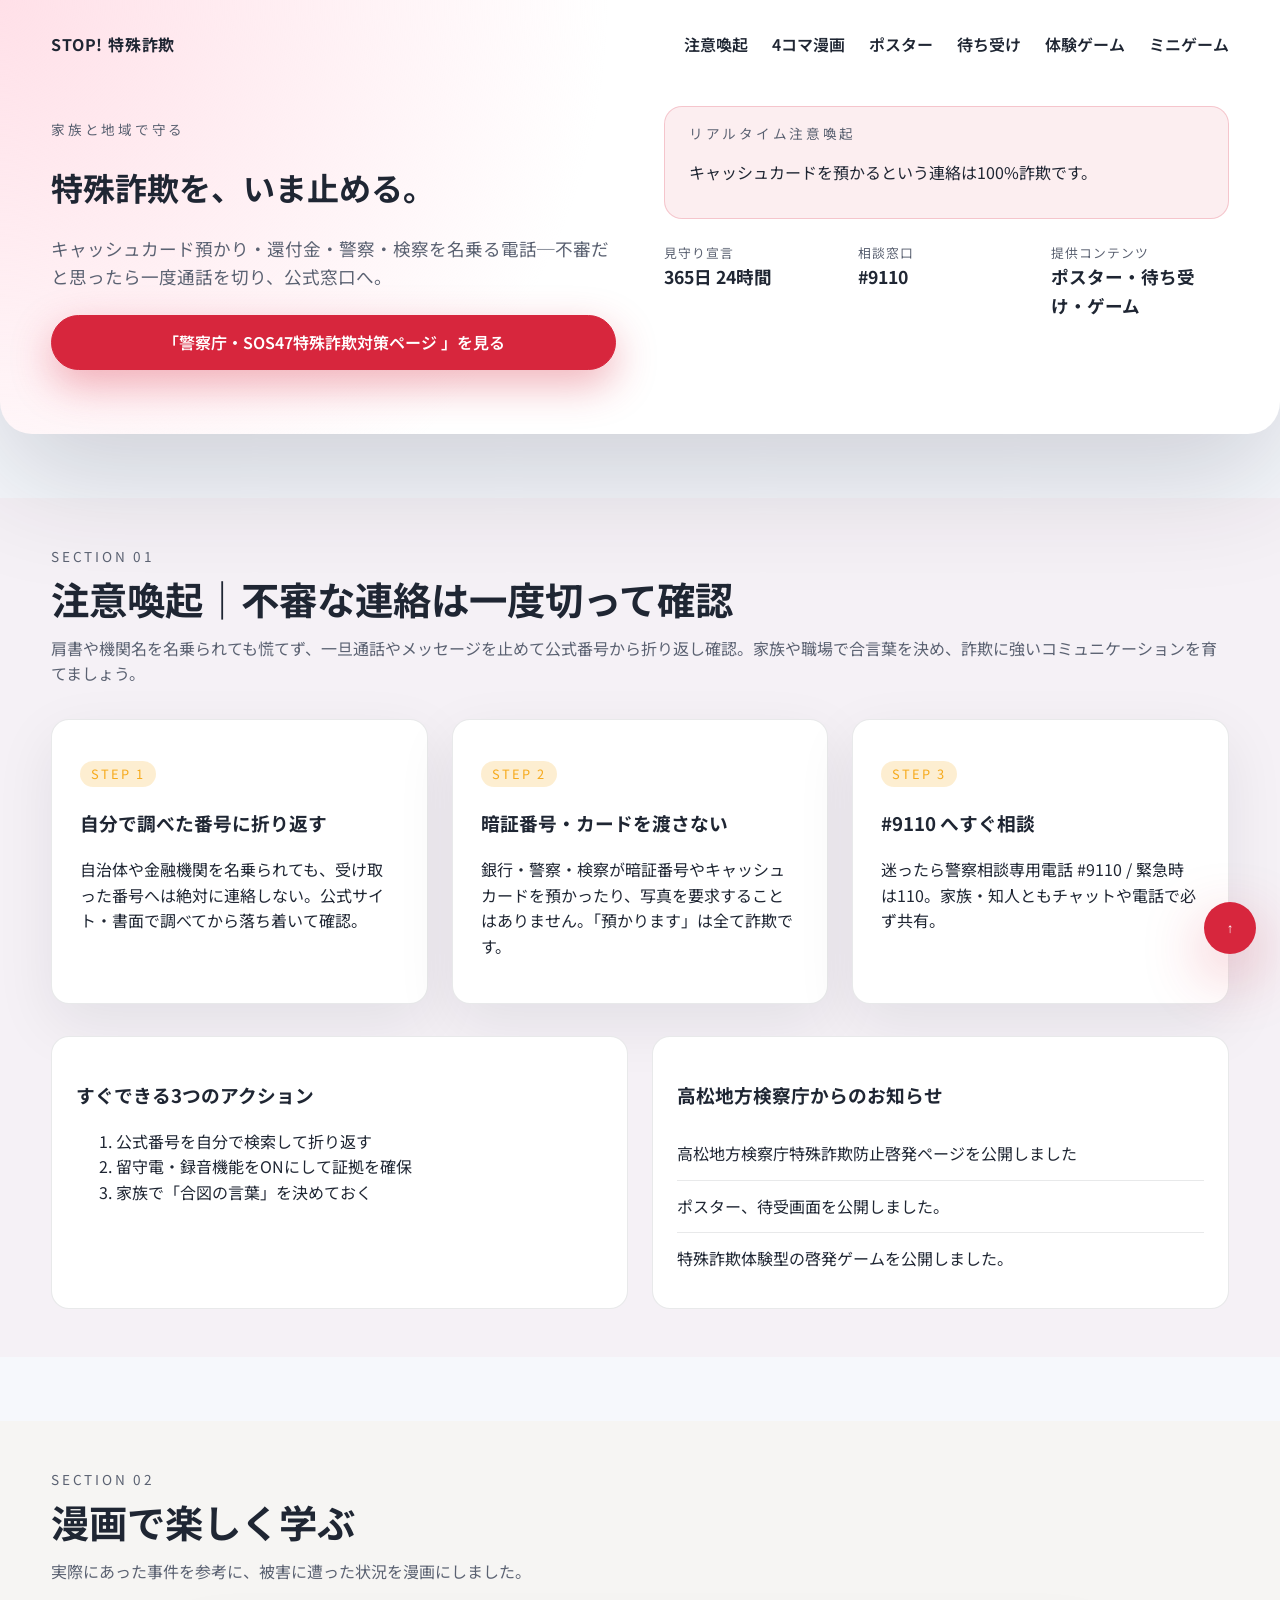
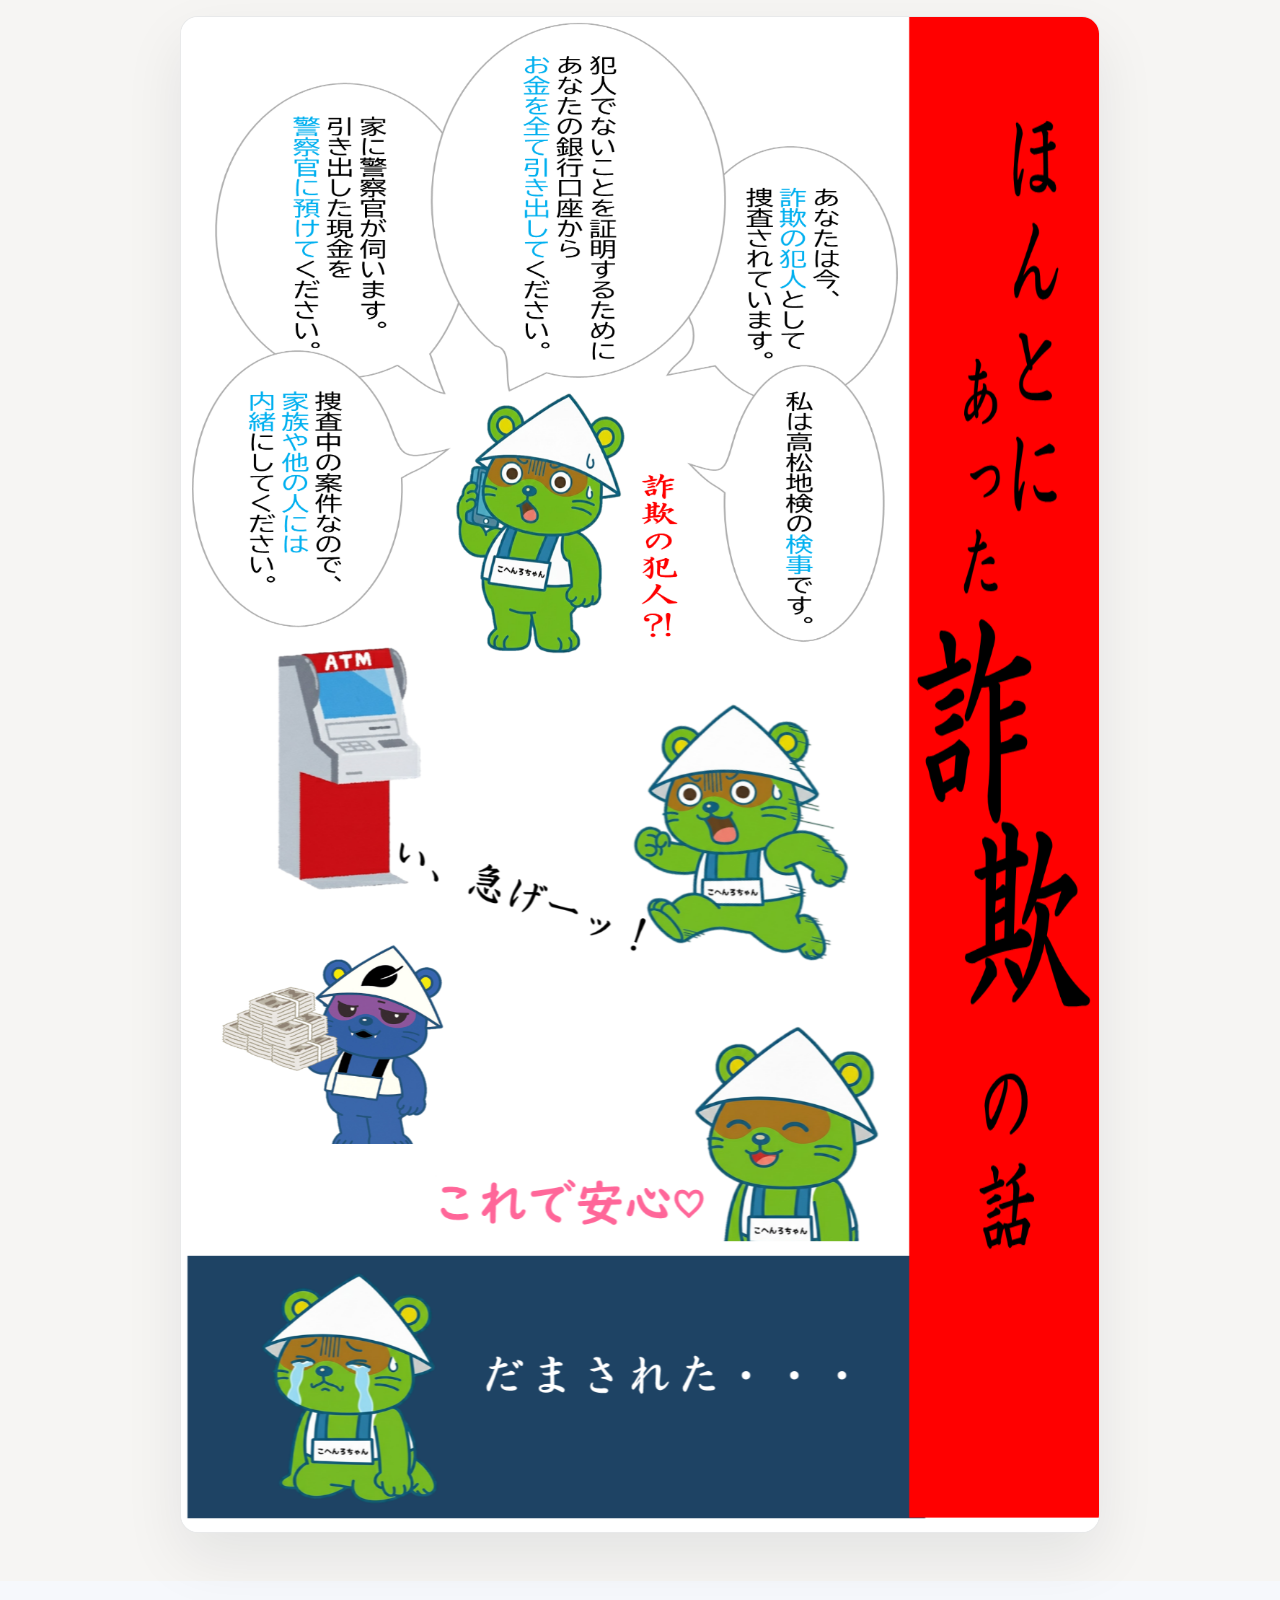
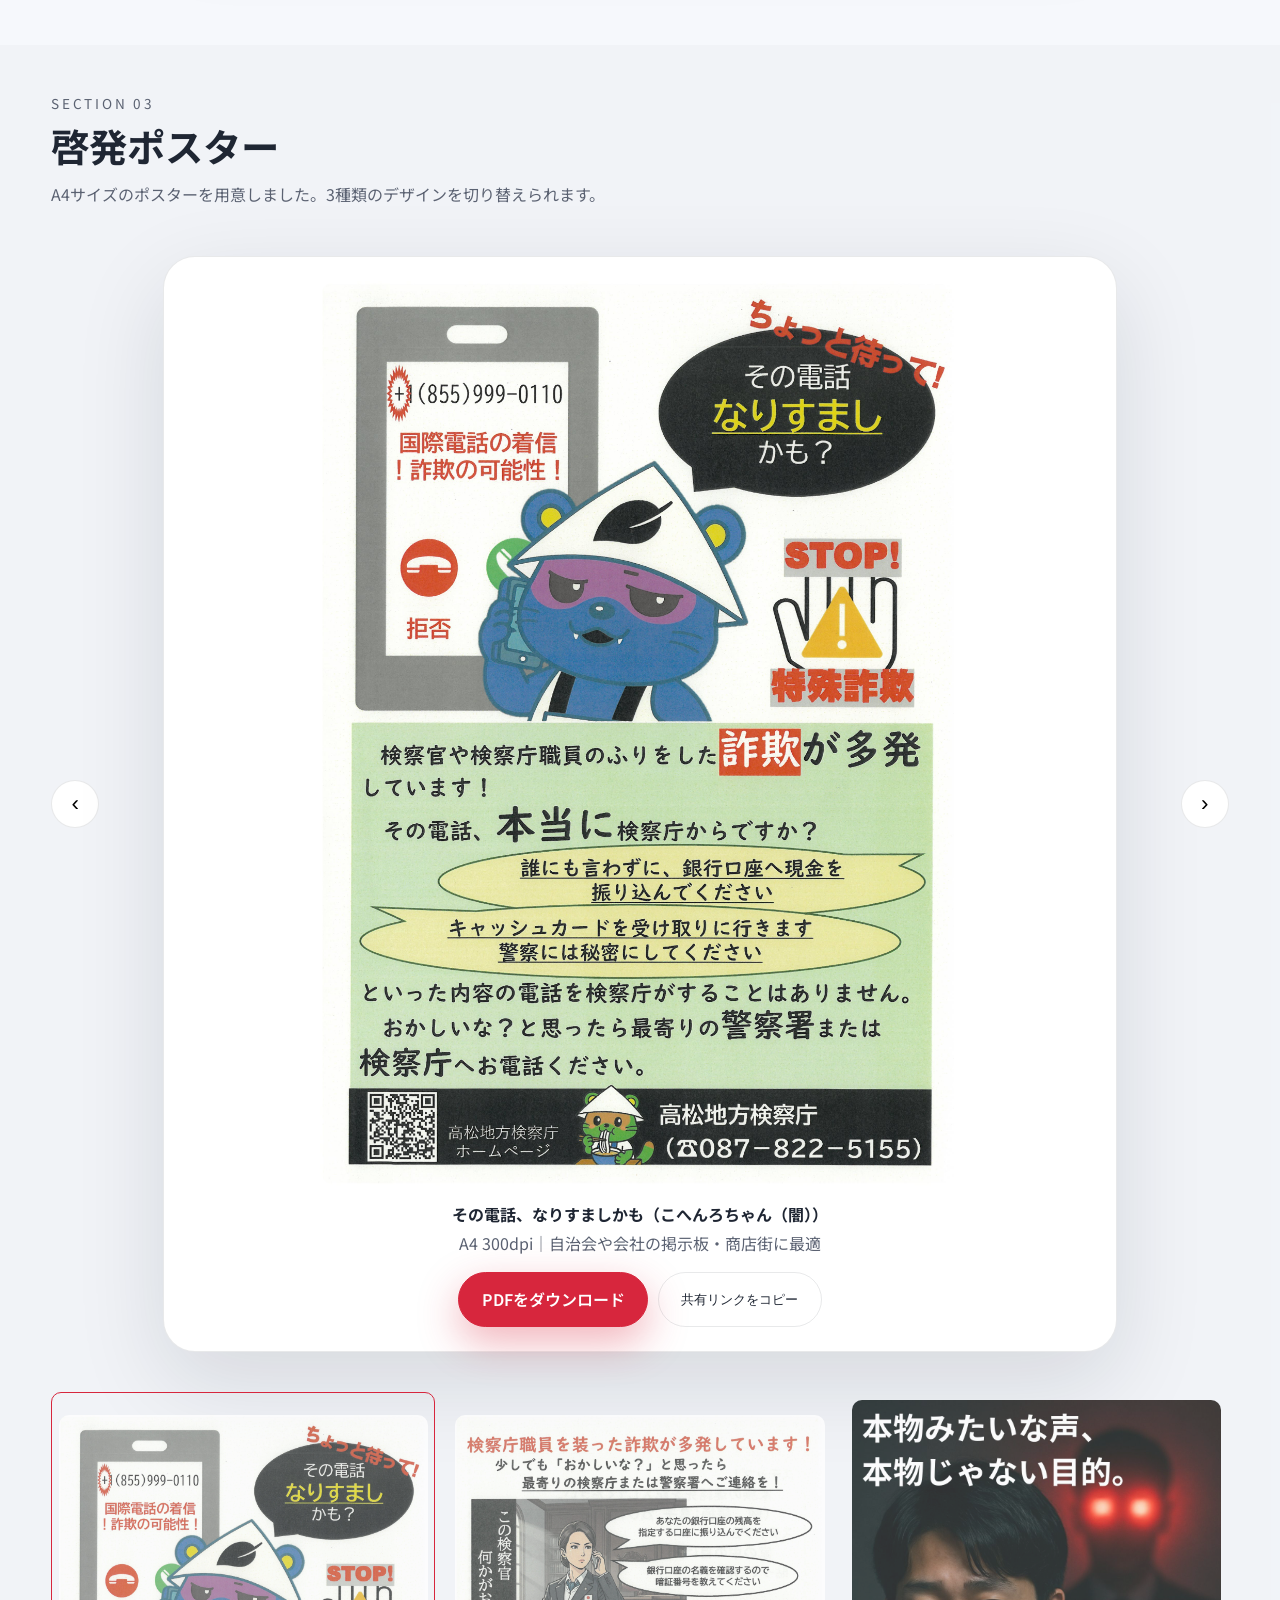
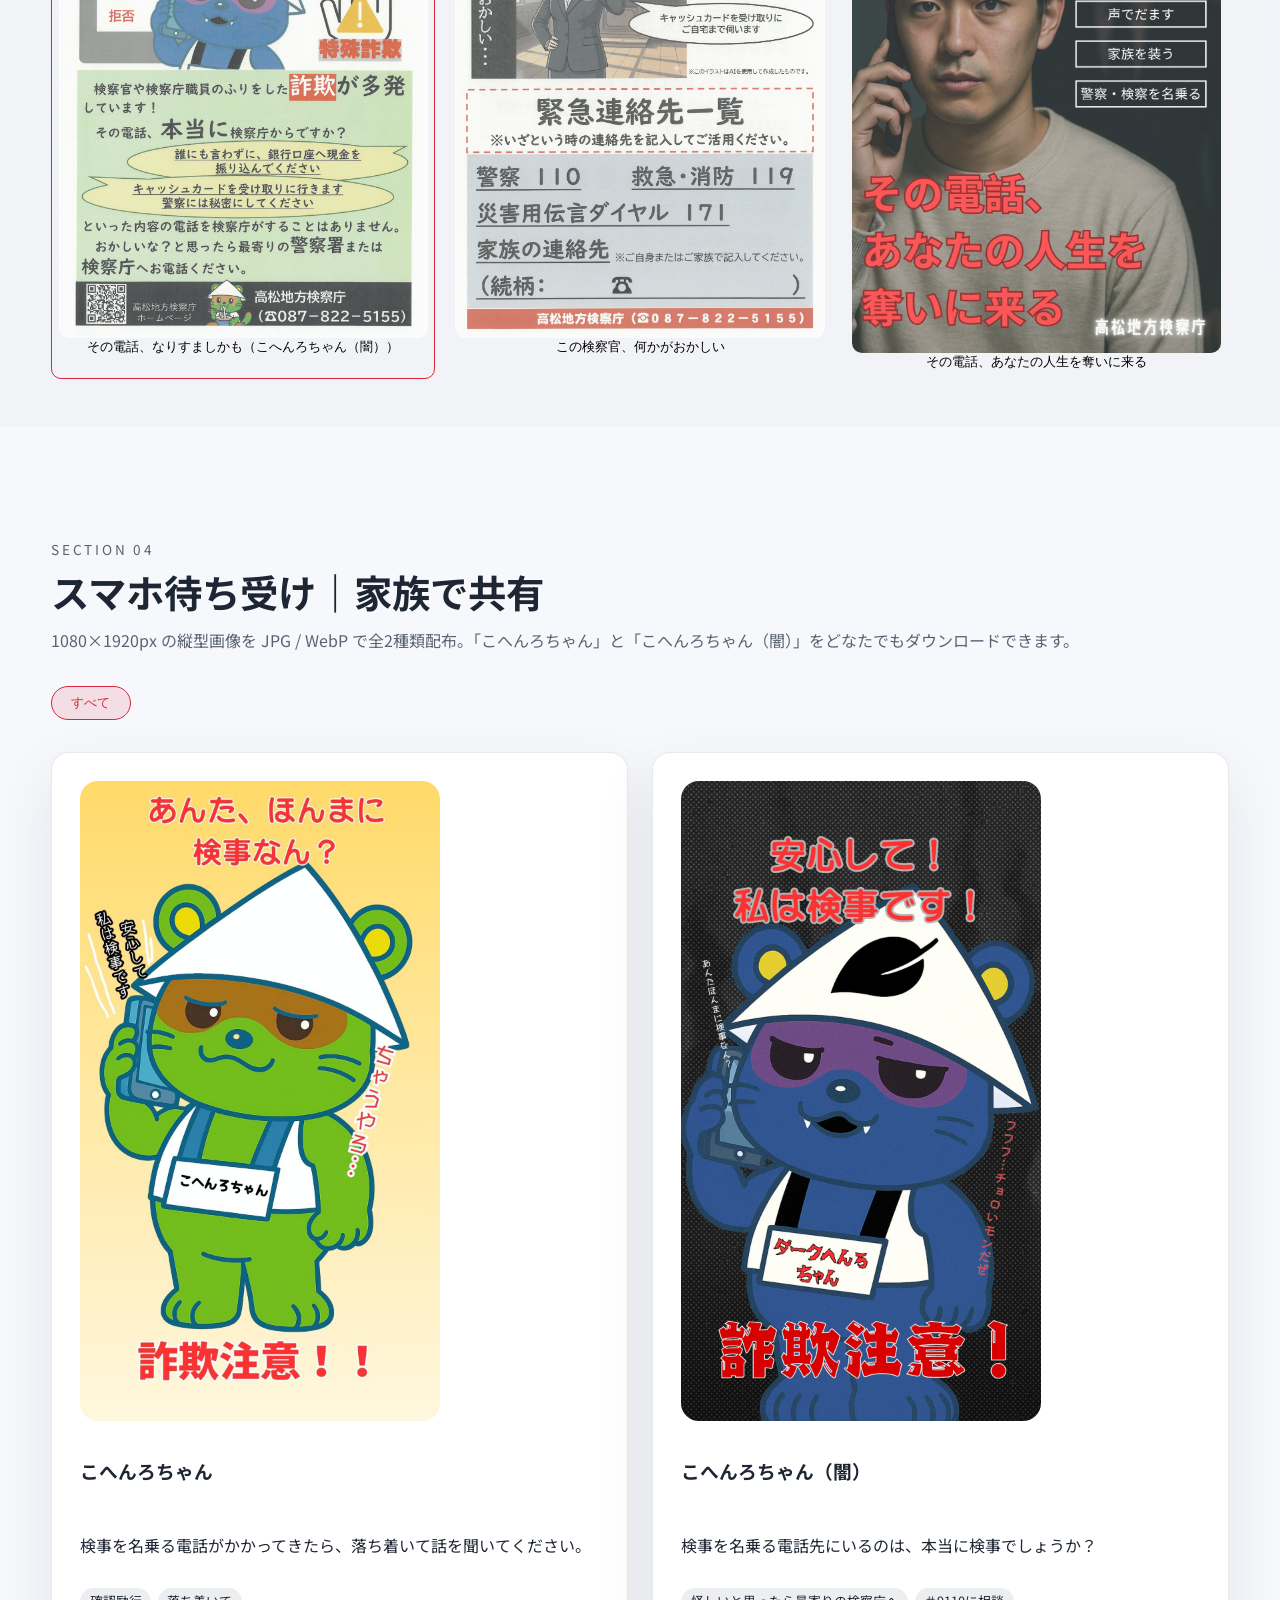
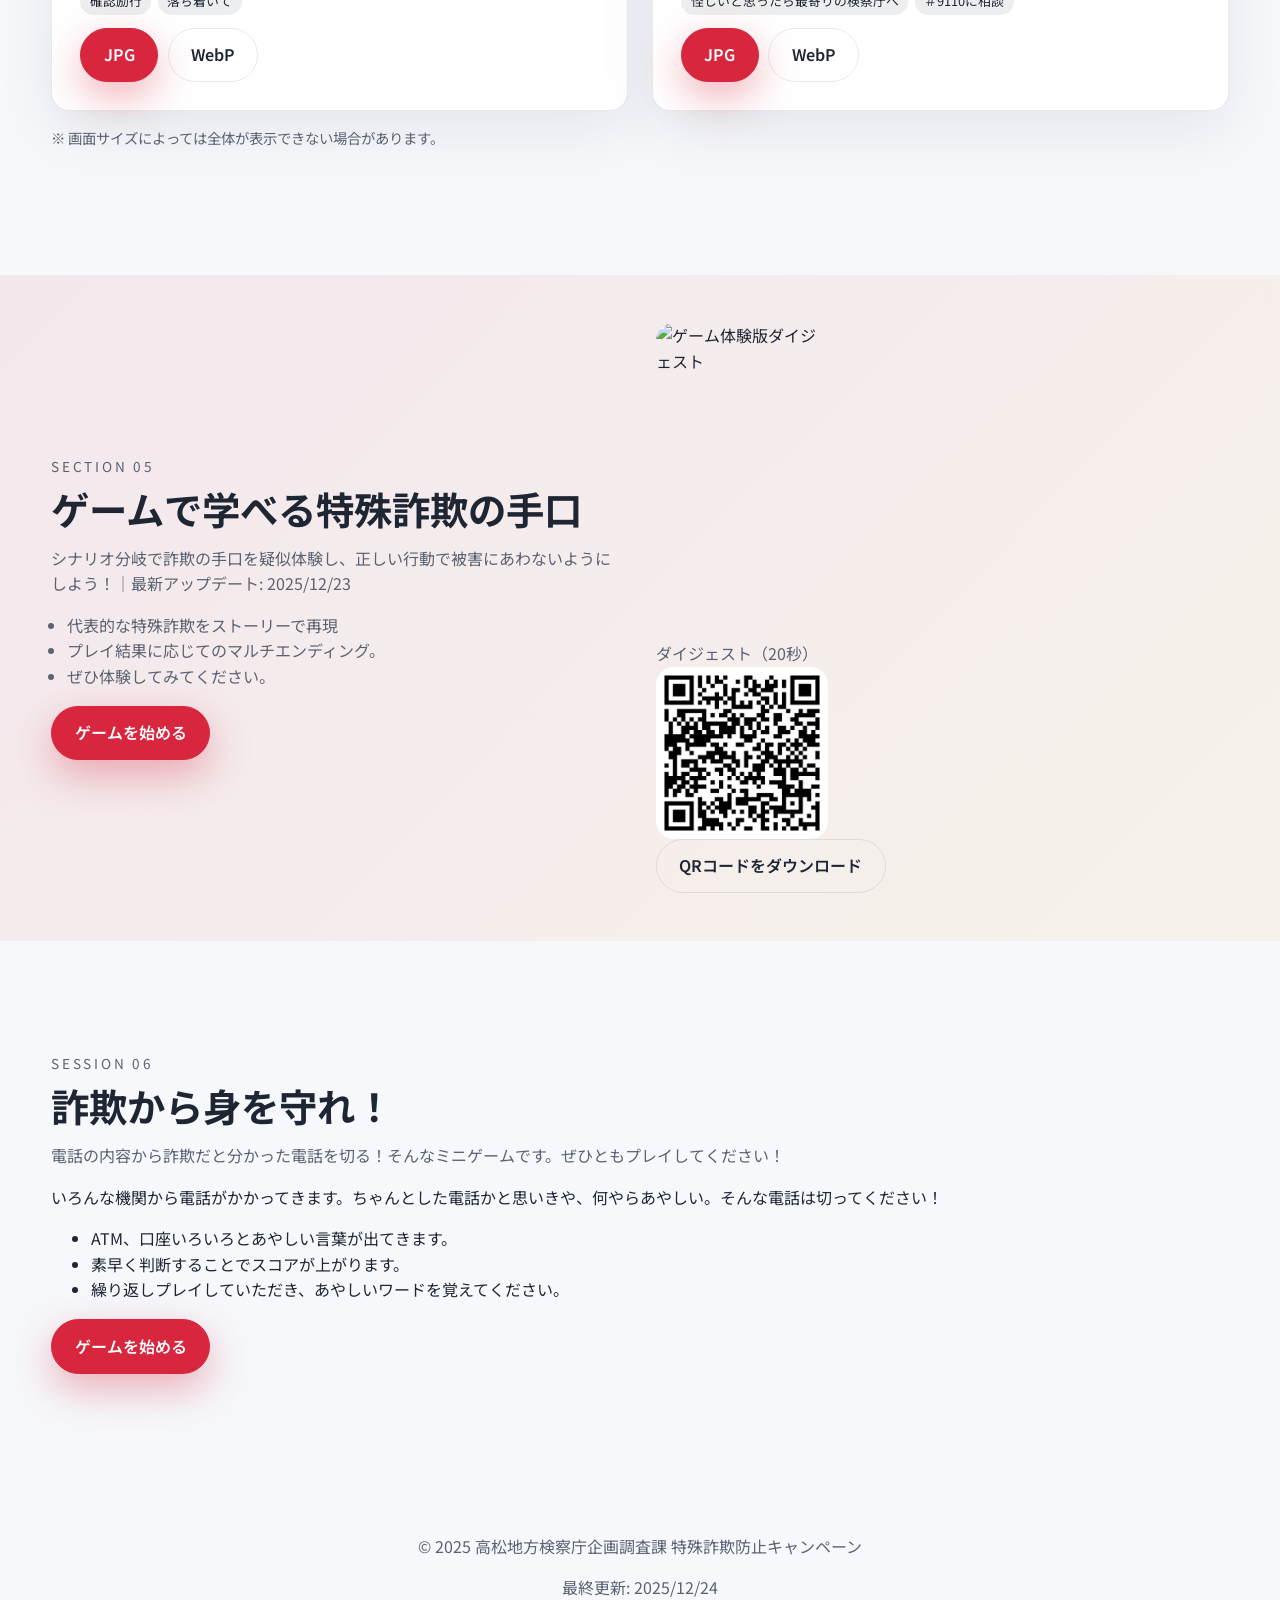
==== commit 45484fca: "fix: align repository with published page" ====
--- a/index.html
+++ b/index.html
@@ -1,6 +1,6 @@
 <!DOCTYPE html>
 <html lang="ja" class="no-js">
-=<head>
+<head>
   <meta charset="utf-8">
   <meta name="viewport" content="width=device-width, initial-scale=1">
   <title>STOP! 特殊詐欺 | 啓発ページ</title>
@@ -29,8 +29,8 @@
           <li><a data-nav-link href="#comic">4コマ漫画</a></li>
           <li><a data-nav-link href="#poster">ポスター</a></li>
           <li><a data-nav-link href="#wallpapers">待ち受け</a></li>
-          <li><a data-nav-link href="#game">ゲーム</a></li>
-          <li><a data-nav-link href="#session6">検察クイズ</a></li>
+          <li><a data-nav-link href="#game">体験ゲーム</a></li>
+          <li><a data-nav-link href="#session6">ミニゲーム</a></li>
         </ul>
       </nav>
     </div>
@@ -159,7 +159,7 @@
        <header class="block__header">
         <p class="eyebrow">Section 04</p>
         <h2 id="wallpaperTitle">スマホ待ち受け｜家族で共有</h2>
-        <p>1080×1920px の縦型画像を PNG / WebP で全2種類配布。「こへんろちゃん」と「ダークへんろちゃん」をどなたでもダウンロードできます。</p>
+        <p>1080×1920px の縦型画像を JPG / WebP で全2種類配布。「こへんろちゃん」と「こへんろちゃん（闇）」をどなたでもダウンロードできます。</p>
       </header>
 
       <div class="filter" role="group" aria-label="カテゴリ選択">
@@ -177,7 +177,7 @@
           <header class="block__header">
             <p class="eyebrow">Section 05</p>
             <h2 id="gameTitle">ゲームで学べる特殊詐欺の手口</h2>
-            <p>シナリオ分岐で詐欺の手口を疑似体験し、正しい行動で被害にあわないようにしよう！<span id="releaseLabel"></span></p>
+            <p>シナリオ分岐で詐欺の手口を疑似体験し、正しい行動で被害にあわないようにしよう！<span id="releaseLabel">｜最新アップデート: 2025/12/23</span></p>
           </header>
           <ul class="game__features">
             <li>代表的な特殊詐欺をストーリーで再現</li>
@@ -185,7 +185,7 @@
             <li>ぜひ体験してみてください。</li>
           </ul>
           <div class="game__cta">
-            <a class="btn btn--primary" href="https://www.kensatsu.go.jp/kakuchou/takamatsu/sagi_keihatsu/index.html" target="_blank" rel="noopener">ゲームを遊ぶ</a>
+            <a class="btn btn--primary" href="https://www.kensatsu.go.jp/kakuchou/takamatsu/sagi_keihatsu/index.html" target="_blank" rel="noopener">ゲームを始める</a>
           </div>
         </div>
         <div class="game__media">
@@ -231,7 +231,7 @@
   <footer class="site-footer">
     <div class="container">
       <p>© 2025 高松地方検察庁企画調査課 特殊詐欺防止キャンペーン</p>
-      <p id="updateLabel">最終更新: 2025/11/16</p>
+      <p id="updateLabel">最終更新: 2025/12/24</p>
     </div>
   </footer>
 
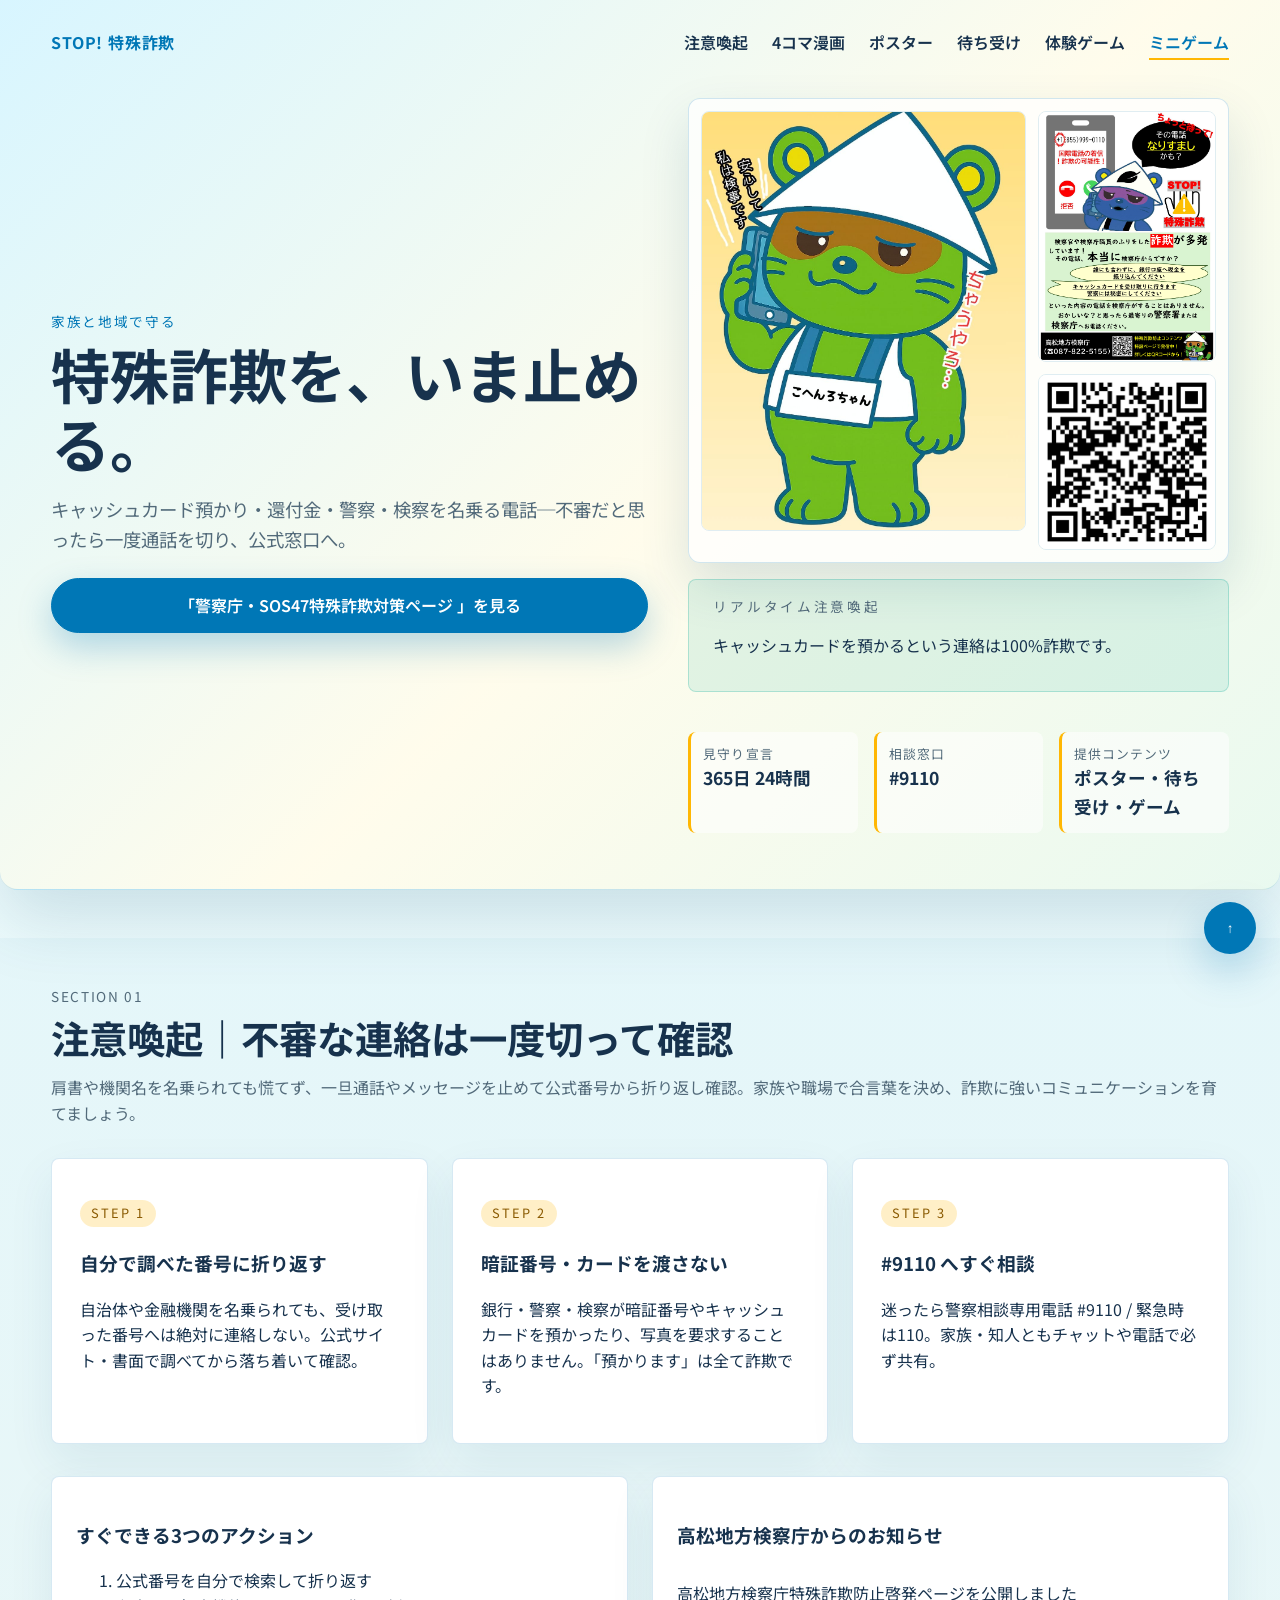
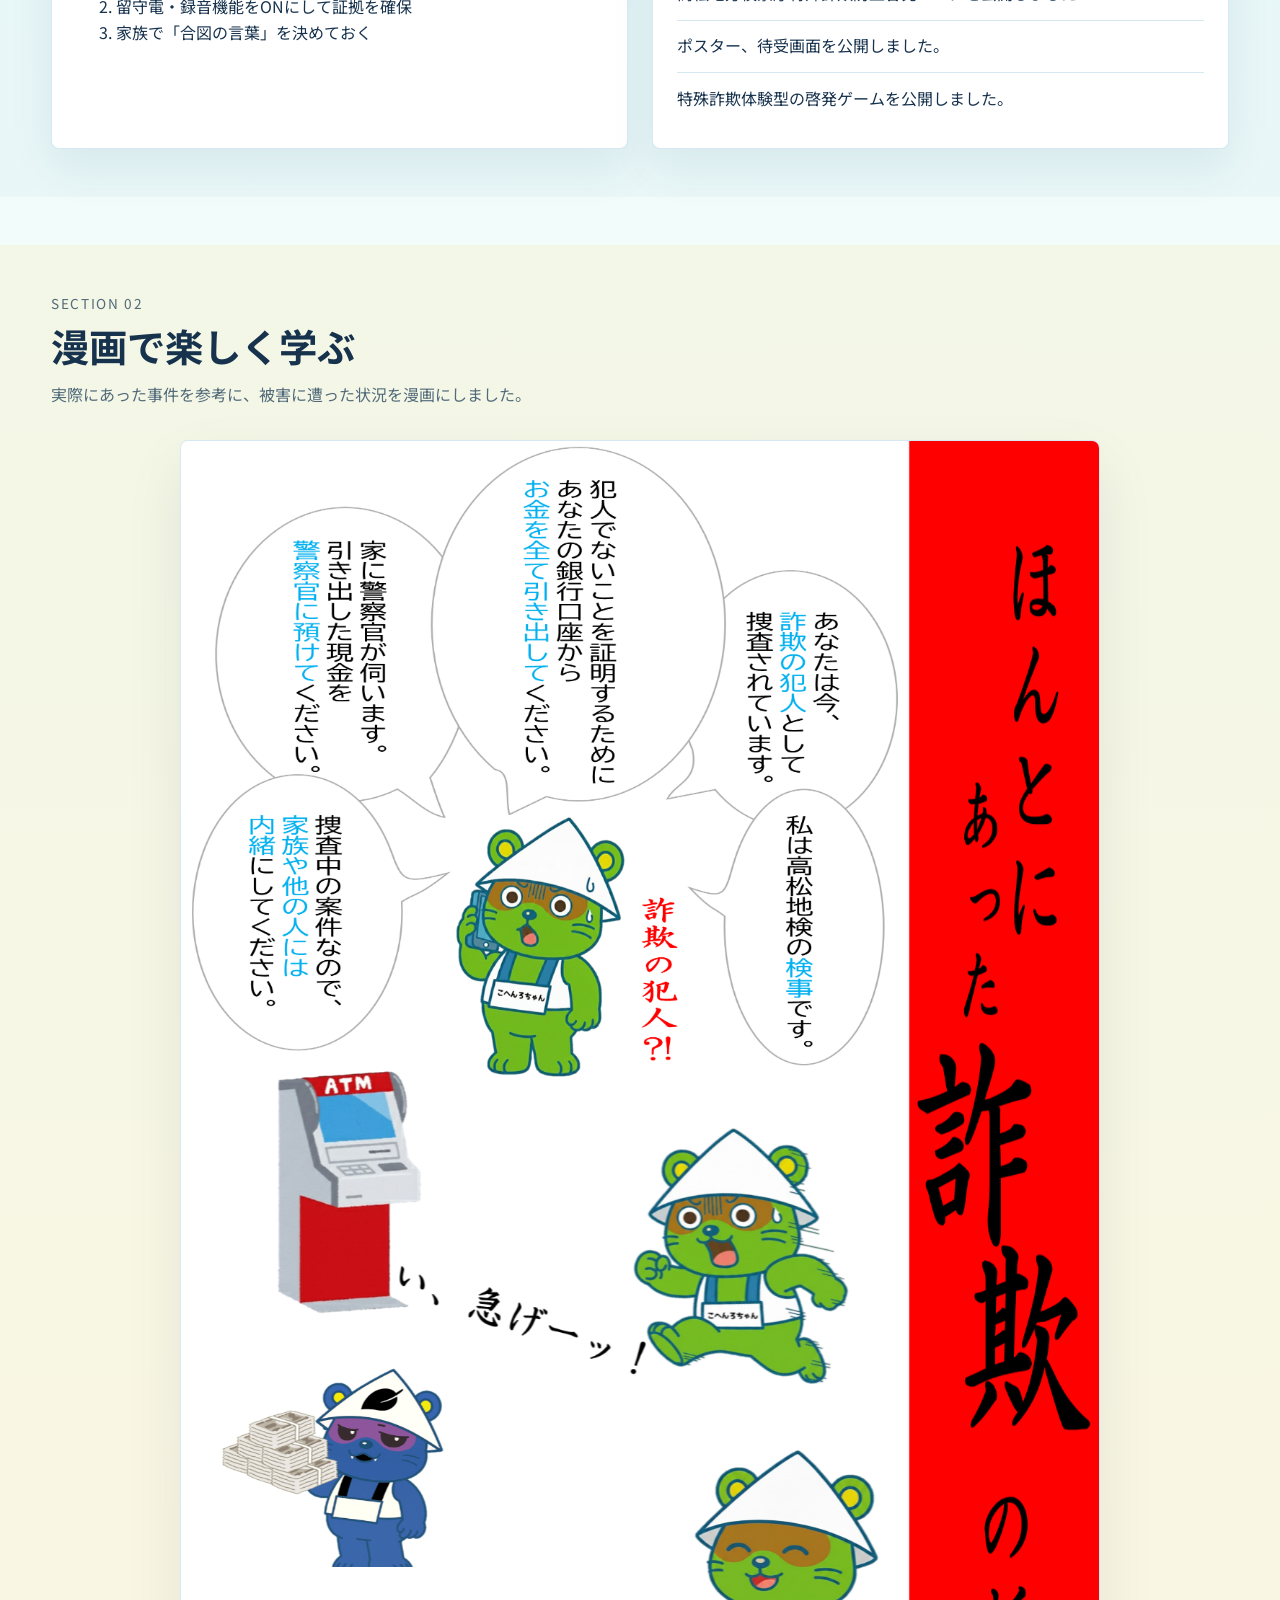
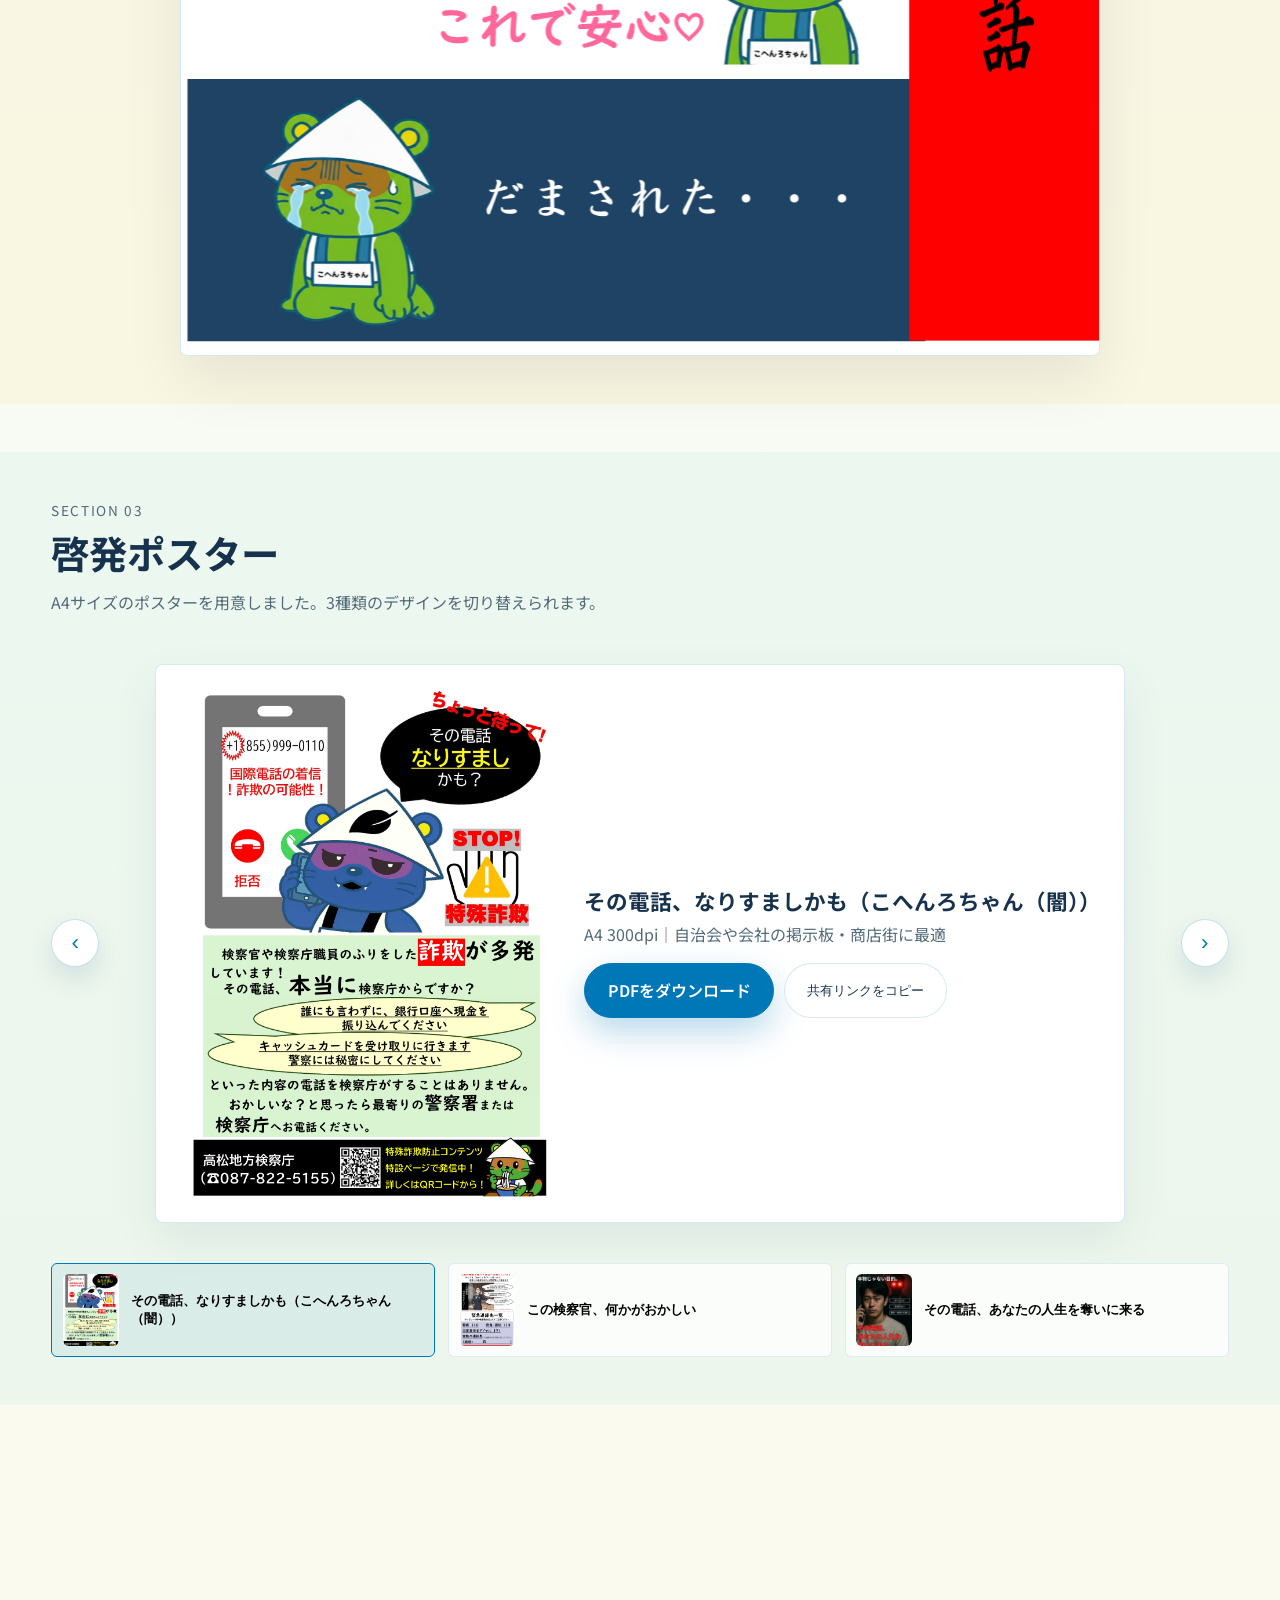
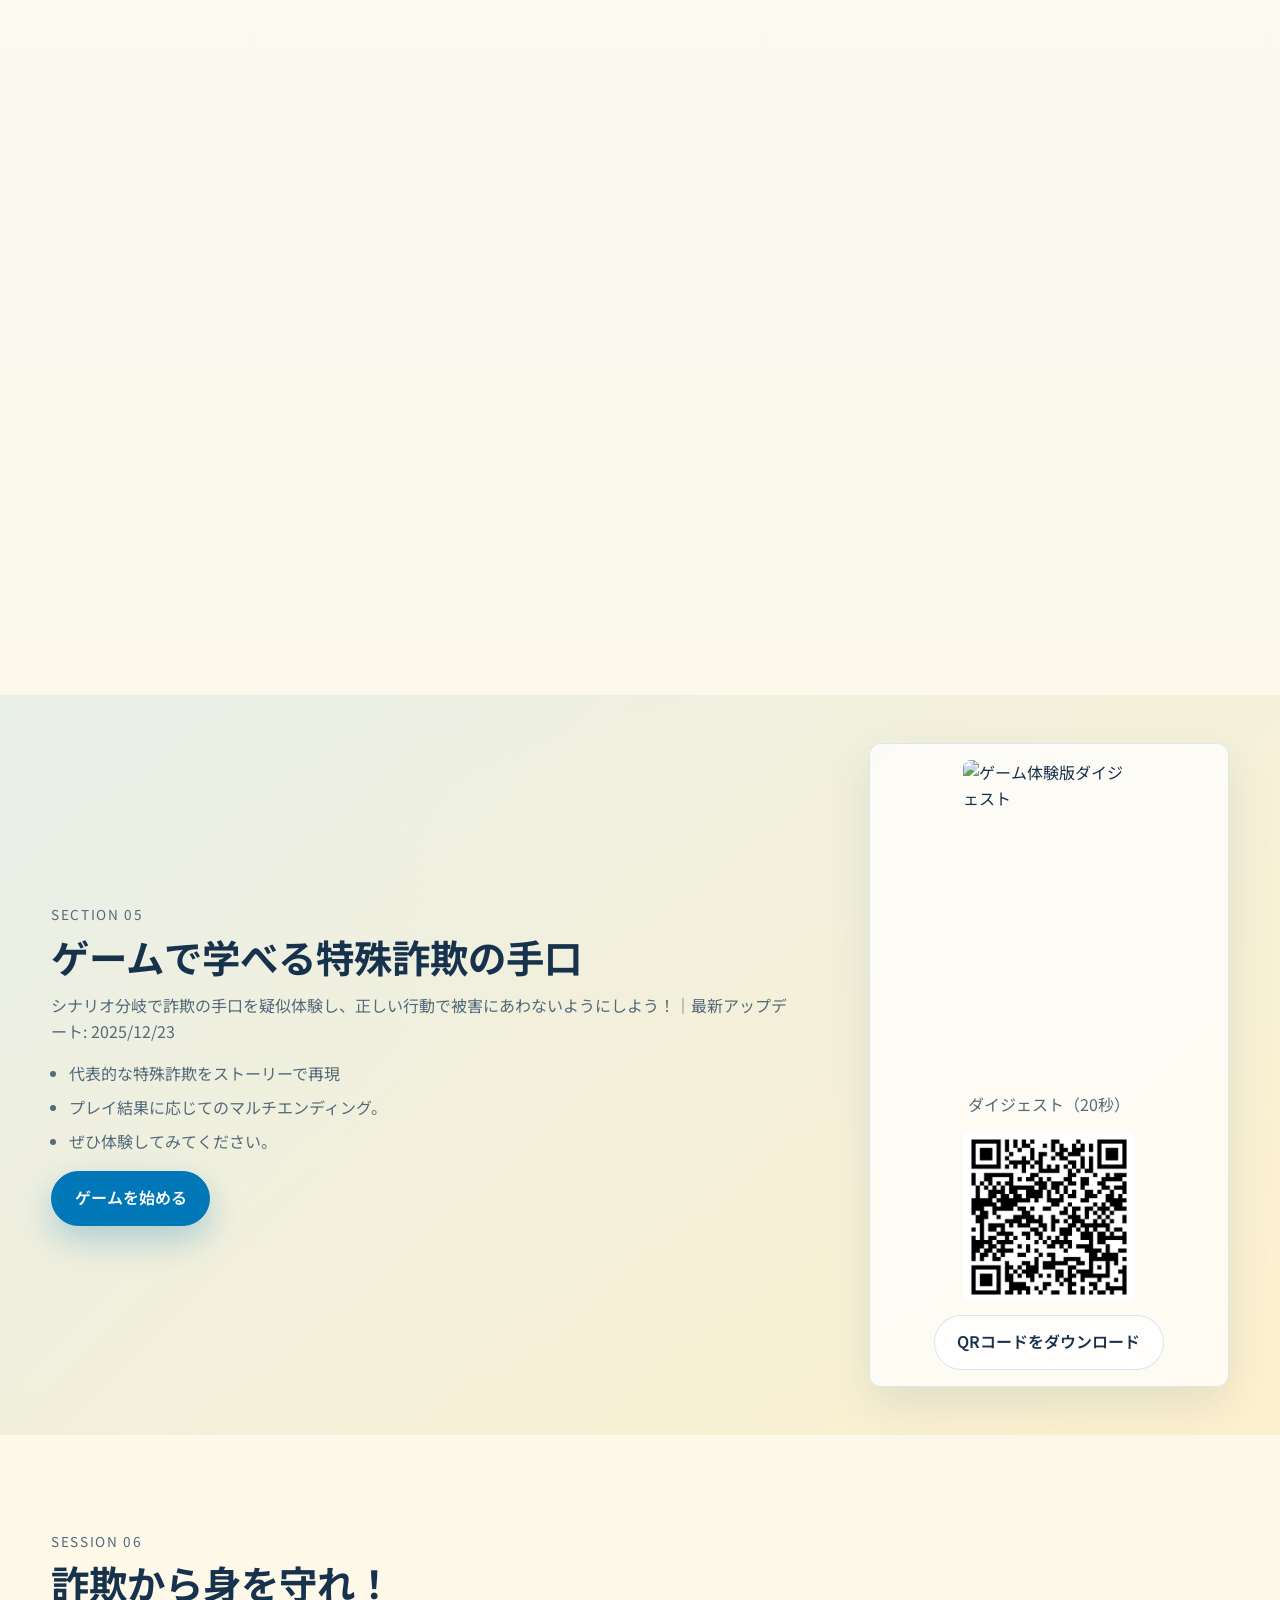
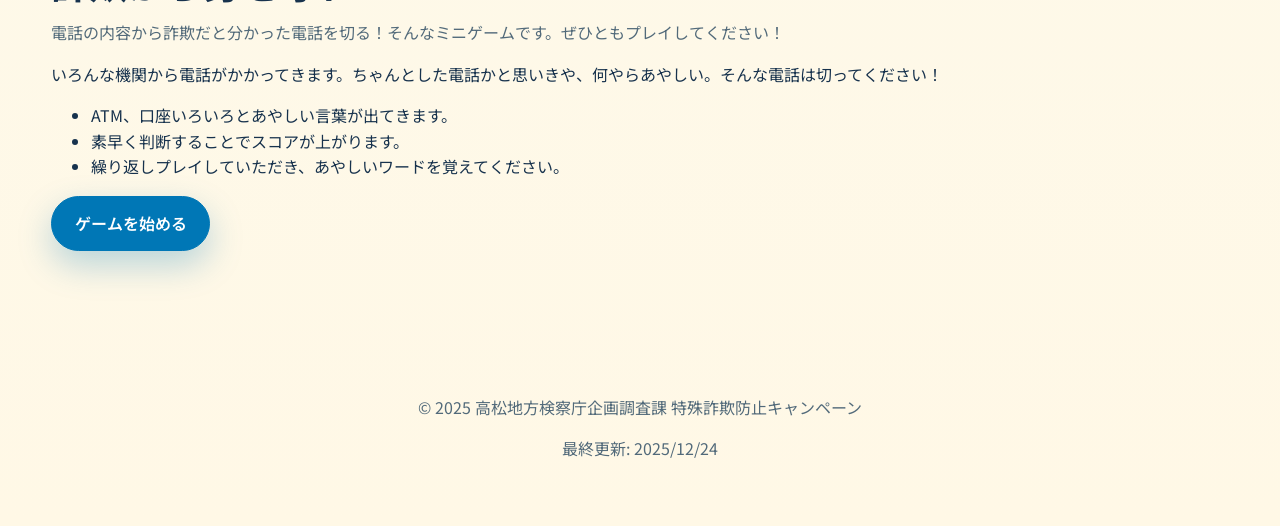
==== commit a1e90d76: "feat: refresh summer site design" ====
--- a/index.html
+++ b/index.html
@@ -45,6 +45,13 @@
         </div>
       </div>
       <div class="hero__info">
+        <div class="hero__preview" aria-label="配布コンテンツのプレビュー">
+          <img class="hero__preview-main" src="assets/wallpaper-kohenro-chan.jpg" alt="こへんろちゃん待ち受け画像のプレビュー" width="1080" height="1920">
+          <div class="hero__preview-stack">
+            <img src="assets/poster-warning-01.jpg" alt="特殊詐欺防止ポスターのプレビュー" width="2481" height="3508">
+            <img src="assets/game-qr.png" alt="ゲーム共有用QRコードのプレビュー" width="432" height="432">
+          </div>
+        </div>
         <div class="hero__ticker" aria-live="polite">
           <p class="ticker__label">リアルタイム注意喚起</p>
           <p id="tickerMessage">最新情報を取得中...</p>
--- a/styles.css
+++ b/styles.css
@@ -620,3 +620,438 @@
     justify-self: center;
   }
 }
+
+/* Summer design refresh */
+:root {
+  --color-primary: #0077b6;
+  --color-secondary: #ffb703;
+  --color-accent: #00a896;
+  --color-bg: #eef9fb;
+  --color-surface: #ffffff;
+  --color-text: #17324d;
+  --color-muted: #526a7a;
+  --color-line: rgba(0, 119, 182, 0.16);
+  --radius-lg: 18px;
+  --radius-md: 8px;
+  --radius-sm: 6px;
+  --shadow-soft: 0 28px 70px rgba(0, 72, 112, 0.16);
+}
+
+body {
+  background: linear-gradient(180deg, #e9fbff 0%, #f7fcf7 42%, #fff8e6 100%);
+}
+
+img,
+video,
+.card,
+.poster-figure,
+.alert-tools__list,
+.alert-tools__topics,
+.hero__ticker,
+.comic-board__single {
+  border-radius: var(--radius-md);
+}
+
+.hero {
+  overflow: hidden;
+  padding: 1.5rem 0 3.5rem;
+  background:
+    linear-gradient(135deg, rgba(214, 245, 255, 0.96) 0%, rgba(255, 252, 235, 0.96) 54%, rgba(232, 249, 239, 0.96) 100%),
+    var(--color-surface);
+  border-bottom: 1px solid var(--color-line);
+}
+
+.hero__nav {
+  padding: 0.4rem 0 1.2rem;
+}
+
+.brand {
+  color: var(--color-primary);
+}
+
+#navMenu a.is-active,
+#navMenu a:hover,
+#navMenu a:focus-visible {
+  color: var(--color-primary);
+  border-color: var(--color-secondary);
+}
+
+.hero__inner {
+  grid-template-columns: minmax(0, 1.05fr) minmax(340px, 0.95fr);
+  align-items: center;
+  gap: 2.5rem;
+  padding-top: 1.4rem;
+}
+
+.hero__copy h1 {
+  max-width: 11em;
+  margin: 0;
+  font-size: clamp(2rem, 4vw + 0.5rem, 4.2rem);
+  line-height: 1.16;
+}
+
+.hero__lead {
+  max-width: 42rem;
+  margin-top: 1.2rem;
+  font-size: 1.15rem;
+}
+
+.hero__info {
+  display: grid;
+  gap: 1rem;
+}
+
+.hero__preview {
+  display: grid;
+  grid-template-columns: minmax(0, 1fr) minmax(96px, 0.55fr);
+  gap: 0.75rem;
+  align-items: stretch;
+  padding: 0.75rem;
+  border: 1px solid rgba(0, 119, 182, 0.18);
+  border-radius: 12px;
+  background: rgba(255, 255, 255, 0.72);
+  box-shadow: 0 22px 50px rgba(0, 72, 112, 0.14);
+}
+
+.hero__preview img {
+  width: 100%;
+  height: 100%;
+  min-height: 0;
+  object-fit: cover;
+  border-radius: 8px;
+  border: 1px solid rgba(0, 119, 182, 0.12);
+}
+
+.hero__preview-main {
+  aspect-ratio: 9 / 14;
+  max-height: 420px;
+}
+
+.hero__preview-stack {
+  display: grid;
+  grid-template-rows: 1fr 0.7fr;
+  gap: 0.75rem;
+  min-height: 0;
+}
+
+.hero__ticker {
+  background: rgba(0, 168, 150, 0.1);
+  border-color: rgba(0, 168, 150, 0.24);
+}
+
+.hero__stats {
+  grid-template-columns: repeat(3, minmax(0, 1fr));
+}
+
+.hero__stats div {
+  min-width: 0;
+  padding: 0.75rem;
+  border-left: 3px solid var(--color-secondary);
+  background: rgba(255, 255, 255, 0.58);
+  border-radius: 8px;
+}
+
+.btn {
+  border-radius: 999px;
+  min-height: 48px;
+}
+
+.btn--primary {
+  background: var(--color-primary);
+  border-color: var(--color-primary);
+  box-shadow: 0 14px 34px rgba(0, 119, 182, 0.28);
+}
+
+.btn--primary:hover,
+.btn--primary:focus-visible {
+  background: #005f95;
+}
+
+.btn--ghost {
+  background: rgba(255, 255, 255, 0.72);
+}
+
+.block {
+  margin: 3rem 0;
+}
+
+.block--alert {
+  background: rgba(0, 119, 182, 0.04);
+}
+
+.block--comic {
+  background: rgba(255, 183, 3, 0.08);
+}
+
+.block--poster {
+  background: rgba(0, 168, 150, 0.05);
+}
+
+.block--game {
+  background: linear-gradient(135deg, rgba(0, 119, 182, 0.08), rgba(255, 183, 3, 0.12));
+}
+
+.eyebrow {
+  color: var(--color-primary);
+  letter-spacing: 0.12em;
+}
+
+.card,
+.alert-tools__list,
+.alert-tools__topics,
+.poster-figure {
+  box-shadow: 0 18px 46px rgba(0, 72, 112, 0.08);
+}
+
+.badge {
+  background: rgba(255, 183, 3, 0.22);
+  color: #8a5a00;
+}
+
+.poster-slider {
+  grid-template-columns: 48px minmax(0, 1fr) 48px;
+  gap: 1rem;
+}
+
+.poster-slider__control {
+  border-color: rgba(0, 119, 182, 0.22);
+  color: var(--color-primary);
+  box-shadow: 0 12px 26px rgba(0, 72, 112, 0.12);
+}
+
+.poster-figure {
+  display: grid;
+  grid-template-columns: minmax(220px, 380px) minmax(0, 1fr);
+  gap: 1.5rem;
+  align-items: center;
+  text-align: left;
+}
+
+.poster-figure img {
+  width: min(100%, 360px);
+  max-height: 520px;
+  object-fit: contain;
+  background: #fff;
+}
+
+.poster-figure figcaption {
+  min-width: 0;
+}
+
+.poster-figure__title {
+  font-size: 1.35rem;
+}
+
+.poster-figure__actions {
+  justify-content: flex-start;
+}
+
+.poster-thumbs {
+  grid-template-columns: repeat(auto-fit, minmax(180px, 1fr));
+}
+
+.poster-thumb {
+  display: grid;
+  grid-template-columns: 56px minmax(0, 1fr);
+  gap: 0.75rem;
+  align-items: center;
+  min-height: 84px;
+  padding: 0.65rem;
+  text-align: left;
+  background: rgba(255, 255, 255, 0.76);
+  border-color: rgba(0, 119, 182, 0.12);
+}
+
+.poster-thumb img {
+  width: 56px;
+  height: 72px;
+  object-fit: cover;
+  opacity: 1;
+}
+
+.poster-thumb span {
+  min-width: 0;
+  font-weight: 700;
+  line-height: 1.35;
+}
+
+.poster-thumb.is-active {
+  border-color: var(--color-primary);
+  background: rgba(0, 119, 182, 0.08);
+}
+
+.grid--cards {
+  grid-template-columns: repeat(auto-fit, minmax(280px, 1fr));
+}
+
+.card--wallpaper {
+  display: grid;
+  grid-template-columns: minmax(120px, 0.72fr) minmax(0, 1fr);
+  gap: 1rem;
+  align-items: center;
+}
+
+.card--wallpaper img {
+  margin: 0;
+  max-height: 520px;
+  object-fit: contain;
+  background: #f5fbff;
+}
+
+.tag-list li {
+  border-radius: 999px;
+  background: rgba(0, 168, 150, 0.12);
+  color: #145b54;
+}
+
+.download-row .btn {
+  flex: 1 1 96px;
+}
+
+.game {
+  grid-template-columns: minmax(0, 1fr) minmax(240px, 360px);
+}
+
+.game__content .block__header p {
+  max-width: 46rem;
+}
+
+.game__features {
+  display: grid;
+  gap: 0.55rem;
+  padding-left: 1.1rem;
+}
+
+.game__media {
+  display: grid;
+  justify-items: center;
+  gap: 0.85rem;
+  padding: 1rem;
+  border: 1px solid rgba(0, 119, 182, 0.14);
+  border-radius: 12px;
+  background: rgba(255, 255, 255, 0.72);
+  box-shadow: 0 18px 46px rgba(0, 72, 112, 0.1);
+}
+
+.game__media img:first-child {
+  max-height: 360px;
+  object-fit: contain;
+}
+
+.game__qr {
+  display: grid;
+  justify-items: center;
+  gap: 0.75rem;
+}
+
+.back-to-top {
+  background: var(--color-primary);
+  box-shadow: 0 16px 40px rgba(0, 119, 182, 0.28);
+}
+
+@media (max-width: 900px) {
+  .hero__inner,
+  .game,
+  .poster-figure,
+  .card--wallpaper {
+    grid-template-columns: 1fr;
+  }
+
+  .poster-figure,
+  .poster-figure__actions {
+    text-align: center;
+    justify-content: center;
+  }
+
+  .poster-figure img {
+    margin-inline: auto;
+  }
+}
+
+@media (max-width: 720px) {
+  .container {
+    width: min(100% - 2rem, 1200px);
+  }
+
+  .hero {
+    padding-top: 1rem;
+    padding-bottom: 2.25rem;
+  }
+
+  .hero__inner {
+    gap: 1.4rem;
+    padding-top: 1rem;
+  }
+
+  .hero__copy h1 {
+    max-width: 8em;
+    font-size: 2.3rem;
+  }
+
+  .hero__lead {
+    font-size: 1rem;
+  }
+
+  .hero__preview {
+    grid-template-columns: minmax(0, 0.85fr) minmax(86px, 0.55fr);
+    padding: 0.55rem;
+  }
+
+  .hero__preview-main {
+    max-height: 300px;
+  }
+
+  .hero__stats {
+    grid-template-columns: 1fr 1fr;
+  }
+
+  .hero__stats div:last-child {
+    grid-column: 1 / -1;
+  }
+
+  #navMenu {
+    right: 0;
+    width: min(76vw, 280px);
+    border-radius: 8px;
+  }
+
+  .block {
+    margin: 2rem 0;
+    padding: 2.25rem 0;
+  }
+
+  .alert-grid,
+  .alert-tools,
+  .grid--cards {
+    gap: 1rem;
+  }
+
+  .poster-slider {
+    grid-template-columns: 1fr 1fr;
+  }
+
+  .poster-figure {
+    grid-column: 1 / -1;
+    grid-row: 1;
+    padding: 1rem;
+  }
+
+  .poster-slider__control {
+    grid-row: 2;
+  }
+
+  .poster-thumbs {
+    grid-template-columns: 1fr;
+  }
+
+  .card--wallpaper img {
+    max-height: 460px;
+  }
+
+  .download-row .btn,
+  .poster-figure__actions .btn,
+  .game__cta .btn,
+  .game__qr .btn {
+    width: 100%;
+  }
+}
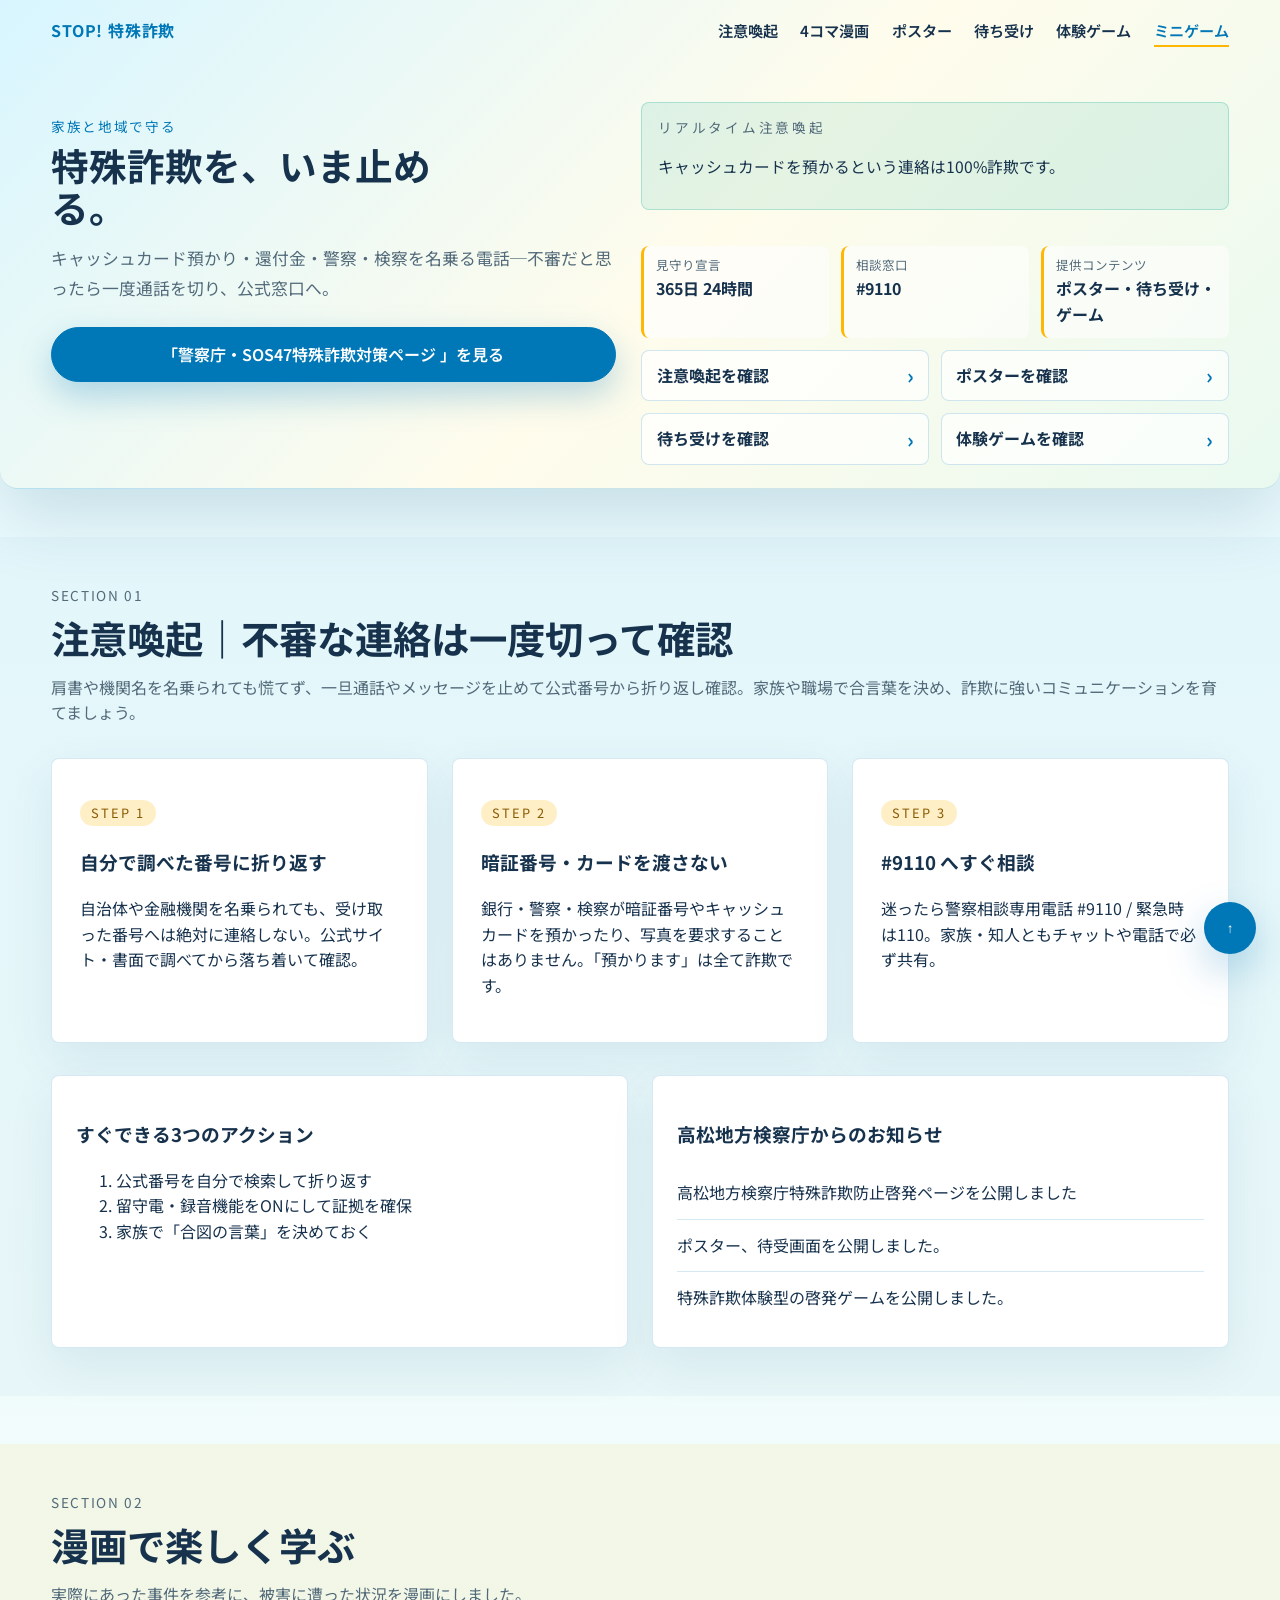
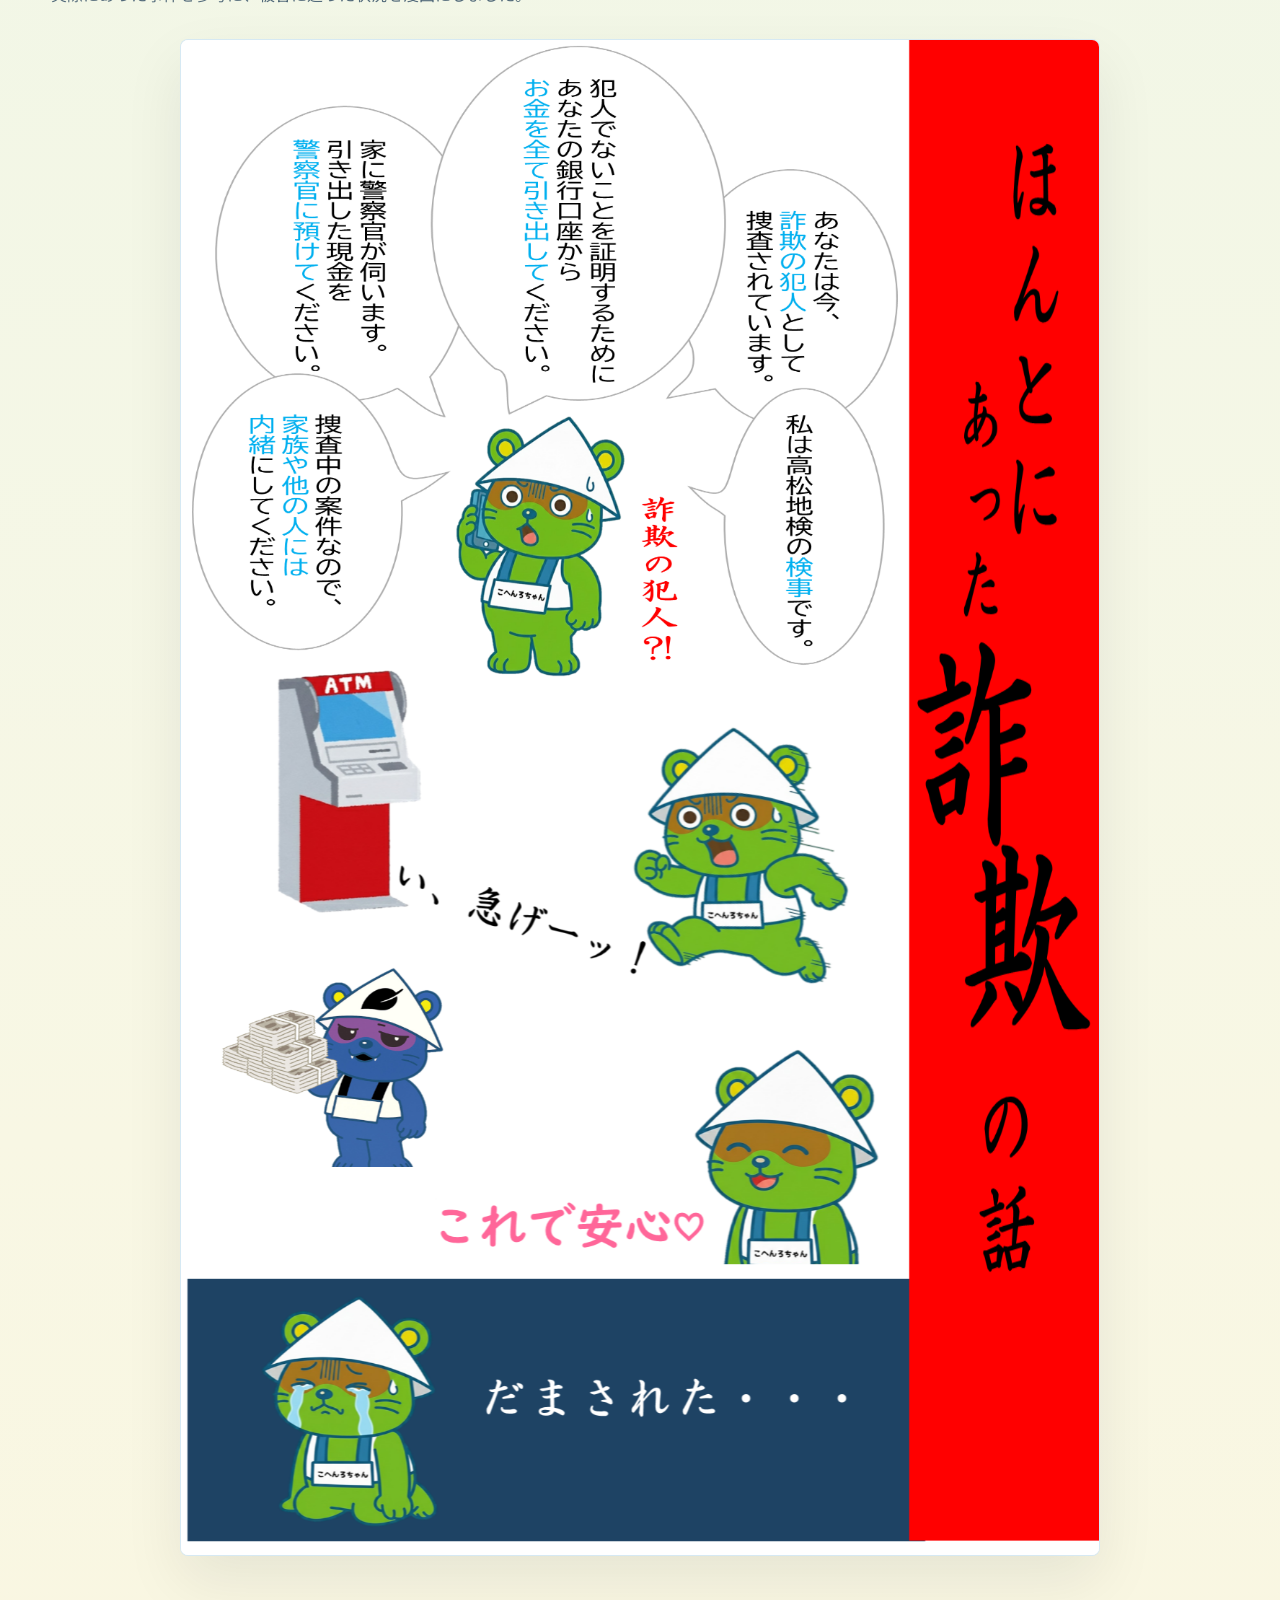
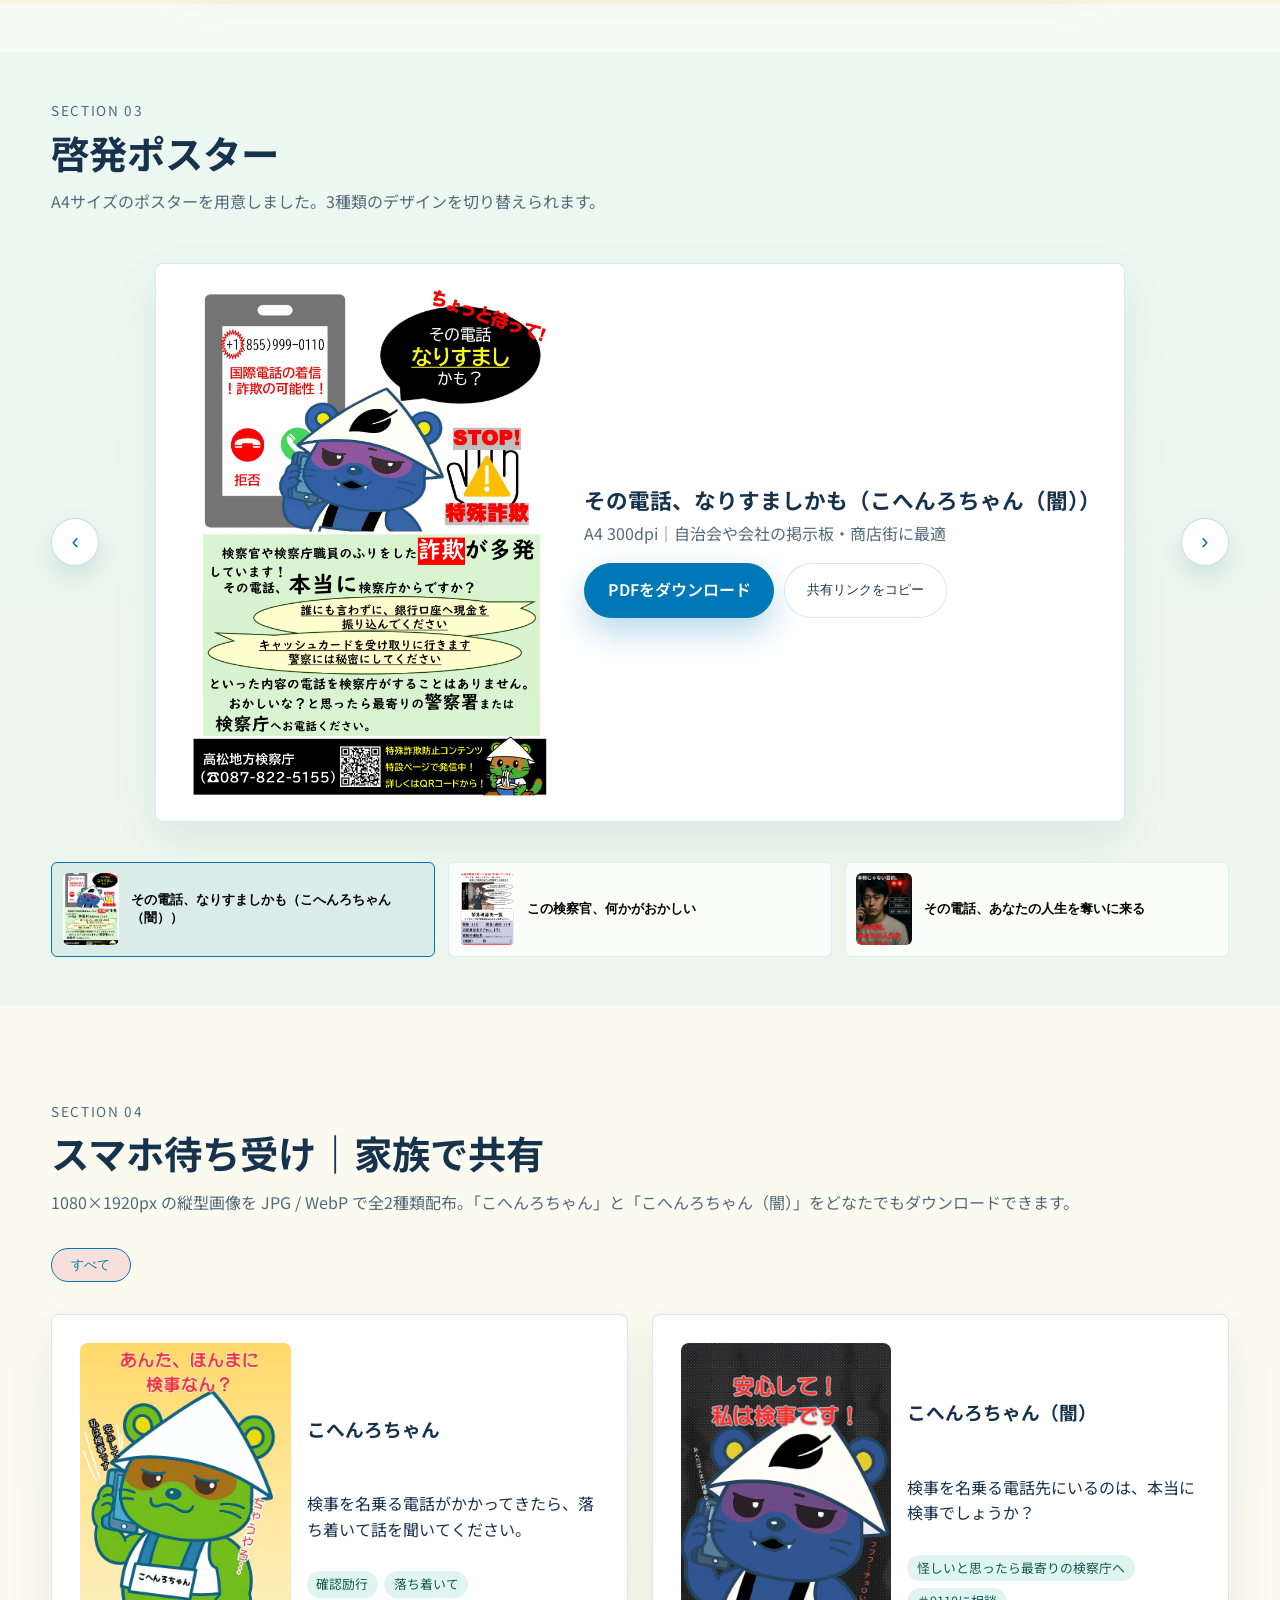
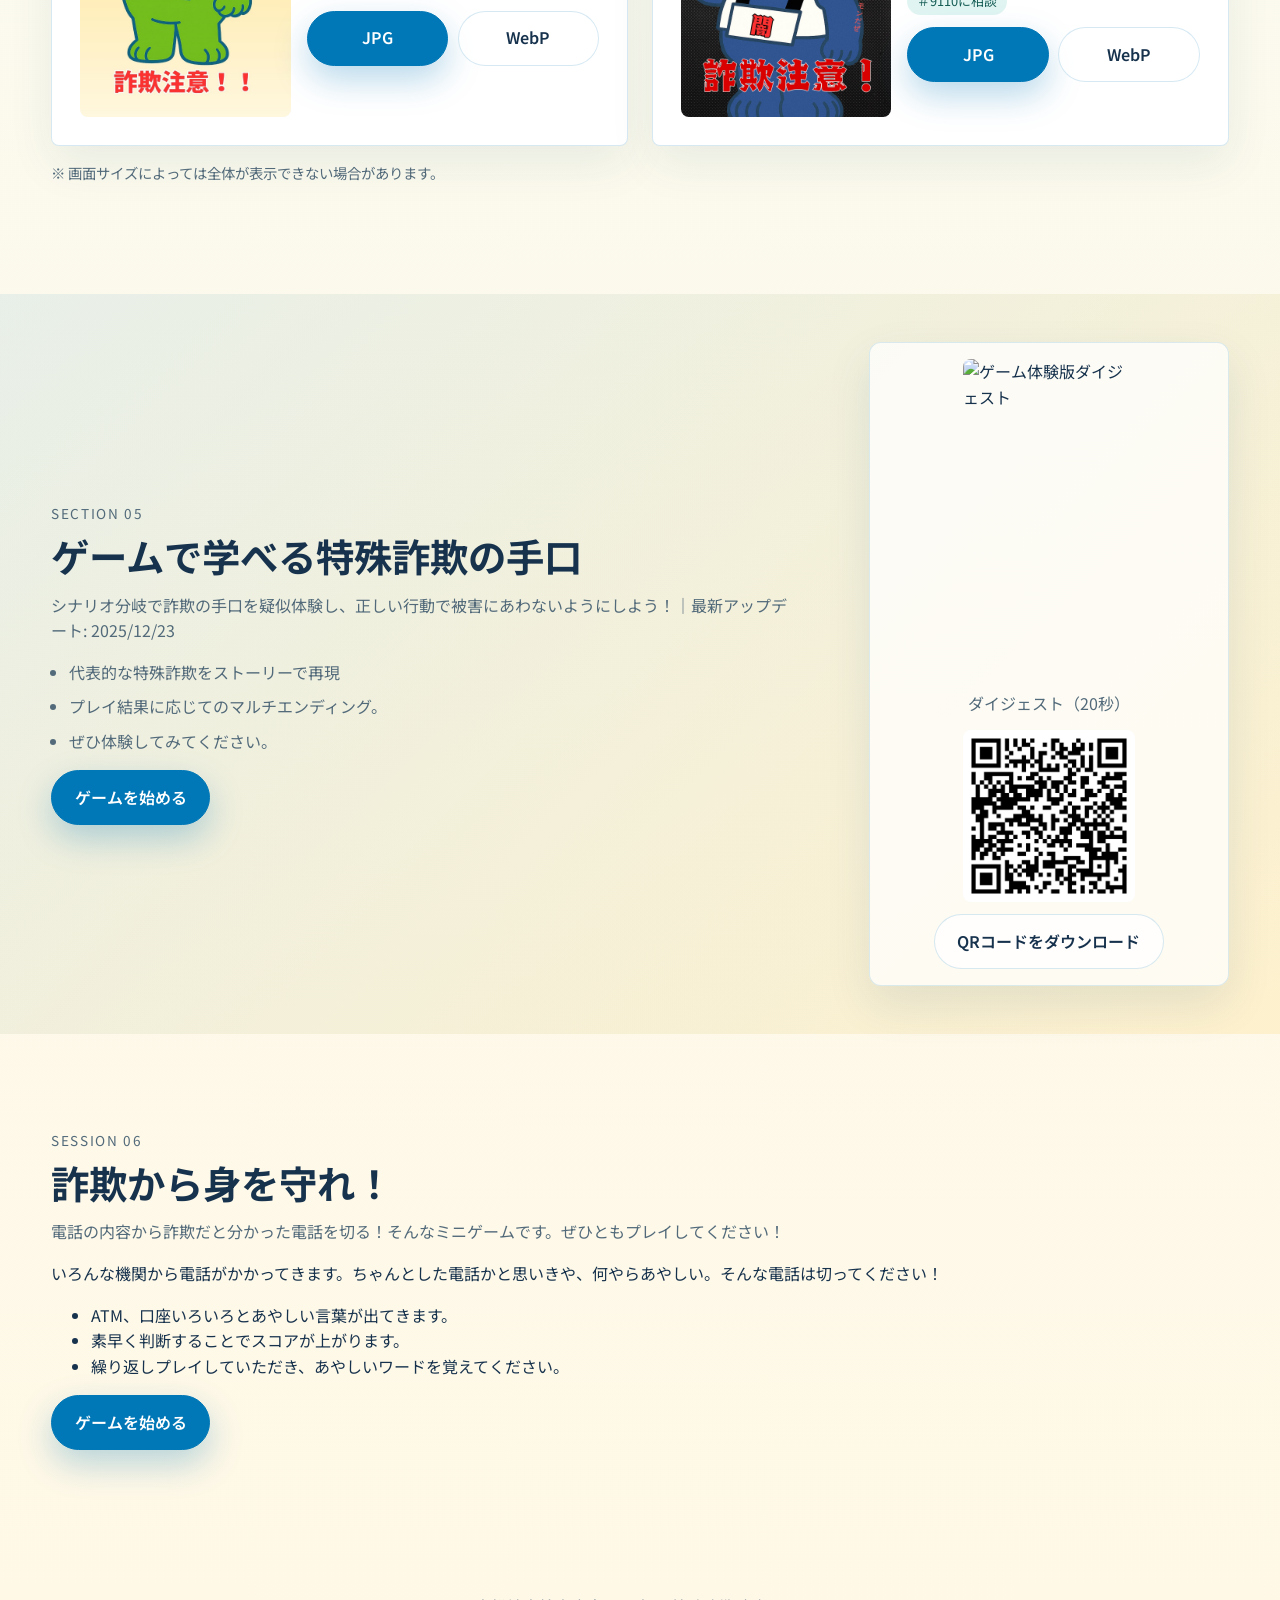
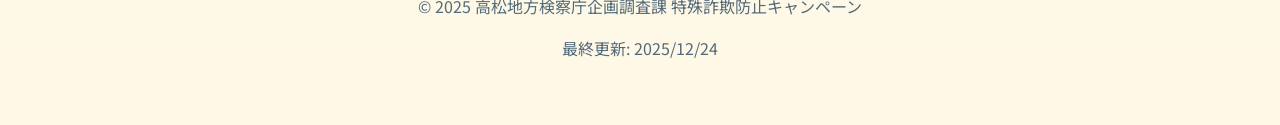
==== commit dcbbfdd2: "style: make hero guidance more practical" ====
--- a/index.html
+++ b/index.html
@@ -45,13 +45,6 @@
         </div>
       </div>
       <div class="hero__info">
-        <div class="hero__preview" aria-label="配布コンテンツのプレビュー">
-          <img class="hero__preview-main" src="assets/wallpaper-kohenro-chan.jpg" alt="こへんろちゃん待ち受け画像のプレビュー" width="1080" height="1920">
-          <div class="hero__preview-stack">
-            <img src="assets/poster-warning-01.jpg" alt="特殊詐欺防止ポスターのプレビュー" width="2481" height="3508">
-            <img src="assets/game-qr.png" alt="ゲーム共有用QRコードのプレビュー" width="432" height="432">
-          </div>
-        </div>
         <div class="hero__ticker" aria-live="polite">
           <p class="ticker__label">リアルタイム注意喚起</p>
           <p id="tickerMessage">最新情報を取得中...</p>
@@ -70,6 +63,12 @@
             <dd>ポスター・待ち受け・ゲーム</dd>
           </div>
         </dl>
+        <nav class="hero__links" aria-label="ページ内の主な案内">
+          <a href="#alert">注意喚起を確認</a>
+          <a href="#poster">ポスターを確認</a>
+          <a href="#wallpapers">待ち受けを確認</a>
+          <a href="#game">体験ゲームを確認</a>
+        </nav>
       </div>
     </div>
   </header>
--- a/styles.css
+++ b/styles.css
@@ -180,7 +180,7 @@
   text-align: center;
 }
 
-.hero__ticker {
+  .hero__ticker {
   padding: 1rem 1.5rem;
   border-radius: var(--radius-md);
   background: rgba(215, 38, 61, 0.08);
@@ -576,14 +576,13 @@
 }
 
 [data-animate] {
-  opacity: 0;
-  transform: translateY(45px);
-  transition: opacity 0.6s ease, transform 0.6s ease;
+  opacity: 1;
+  transform: none;
 }
 
 [data-animate].is-visible {
   opacity: 1;
-  transform: translateY(0);
+  transform: none;
 }
 
 @media (max-width: 720px) {
@@ -701,40 +700,8 @@
   gap: 1rem;
 }
 
-.hero__preview {
-  display: grid;
-  grid-template-columns: minmax(0, 1fr) minmax(96px, 0.55fr);
-  gap: 0.75rem;
-  align-items: stretch;
-  padding: 0.75rem;
-  border: 1px solid rgba(0, 119, 182, 0.18);
-  border-radius: 12px;
-  background: rgba(255, 255, 255, 0.72);
-  box-shadow: 0 22px 50px rgba(0, 72, 112, 0.14);
-}
-
-.hero__preview img {
-  width: 100%;
-  height: 100%;
-  min-height: 0;
-  object-fit: cover;
-  border-radius: 8px;
-  border: 1px solid rgba(0, 119, 182, 0.12);
-}
-
-.hero__preview-main {
-  aspect-ratio: 9 / 14;
-  max-height: 420px;
-}
-
-.hero__preview-stack {
-  display: grid;
-  grid-template-rows: 1fr 0.7fr;
-  gap: 0.75rem;
-  min-height: 0;
-}
-
-.hero__ticker {
+
+  .hero__ticker {
   background: rgba(0, 168, 150, 0.1);
   border-color: rgba(0, 168, 150, 0.24);
 }
@@ -749,6 +716,38 @@
   border-left: 3px solid var(--color-secondary);
   background: rgba(255, 255, 255, 0.58);
   border-radius: 8px;
+}
+
+.hero__links {
+  display: grid;
+  grid-template-columns: repeat(2, minmax(0, 1fr));
+  gap: 0.75rem;
+}
+
+.hero__links a {
+  display: flex;
+  align-items: center;
+  justify-content: space-between;
+  min-height: 3.1rem;
+  padding: 0.75rem 0.9rem;
+  border: 1px solid rgba(0, 119, 182, 0.18);
+  border-radius: 8px;
+  background: rgba(255, 255, 255, 0.72);
+  color: var(--color-text);
+  font-weight: 700;
+}
+
+.hero__links a::after {
+  content: "›";
+  color: var(--color-primary);
+  font-size: 1.3rem;
+  line-height: 1;
+}
+
+.hero__links a:hover,
+.hero__links a:focus-visible {
+  border-color: var(--color-primary);
+  background: rgba(0, 119, 182, 0.08);
 }
 
 .btn {
@@ -992,21 +991,16 @@
     font-size: 1rem;
   }
 
-  .hero__preview {
-    grid-template-columns: minmax(0, 0.85fr) minmax(86px, 0.55fr);
-    padding: 0.55rem;
-  }
-
-  .hero__preview-main {
-    max-height: 300px;
-  }
-
   .hero__stats {
     grid-template-columns: 1fr 1fr;
   }
 
   .hero__stats div:last-child {
     grid-column: 1 / -1;
+  }
+
+  .hero__links {
+    grid-template-columns: 1fr;
   }
 
   #navMenu {
@@ -1055,3 +1049,77 @@
     width: 100%;
   }
 }
+@media (min-width: 901px) {
+  .hero {
+    padding: 0.9rem 0 1.45rem;
+  }
+
+  .hero__nav {
+    padding: 0.2rem 0 0.8rem;
+  }
+
+  #navMenu {
+    gap: 1.4rem;
+  }
+
+  #navMenu a {
+    font-size: 0.95rem;
+  }
+
+  .hero__inner {
+    grid-template-columns: minmax(0, 0.98fr) minmax(420px, 1.02fr);
+    align-items: start;
+    gap: 1.6rem;
+    padding-top: 0.5rem;
+  }
+
+  .hero__copy {
+    padding-top: 2.4rem;
+  }
+
+  .hero__copy h1 {
+    max-width: 10.5em;
+    font-size: clamp(2.35rem, 2.8vw, 3.35rem);
+    line-height: 1.12;
+  }
+
+  .hero__lead {
+    max-width: 39rem;
+    margin-top: 0.9rem;
+    font-size: 1.05rem;
+    line-height: 1.8;
+  }
+
+  .hero__cta {
+    margin-top: 1.5rem;
+  }
+
+  .hero__info {
+    gap: 0.75rem;
+    padding-top: 2.4rem;
+  }
+  .hero__ticker {
+    min-height: 0;
+    padding: 0.85rem 1rem;
+  }
+
+  .hero__ticker p:last-child {
+    font-size: 0.98rem;
+  }
+
+  .hero__stats {
+    gap: 0.75rem;
+  }
+
+  .hero__stats div {
+    padding: 0.65rem 0.75rem;
+  }
+
+  .hero__stats dt {
+    font-size: 0.78rem;
+  }
+
+  .hero__stats dd {
+    font-size: 1rem;
+  }
+}
